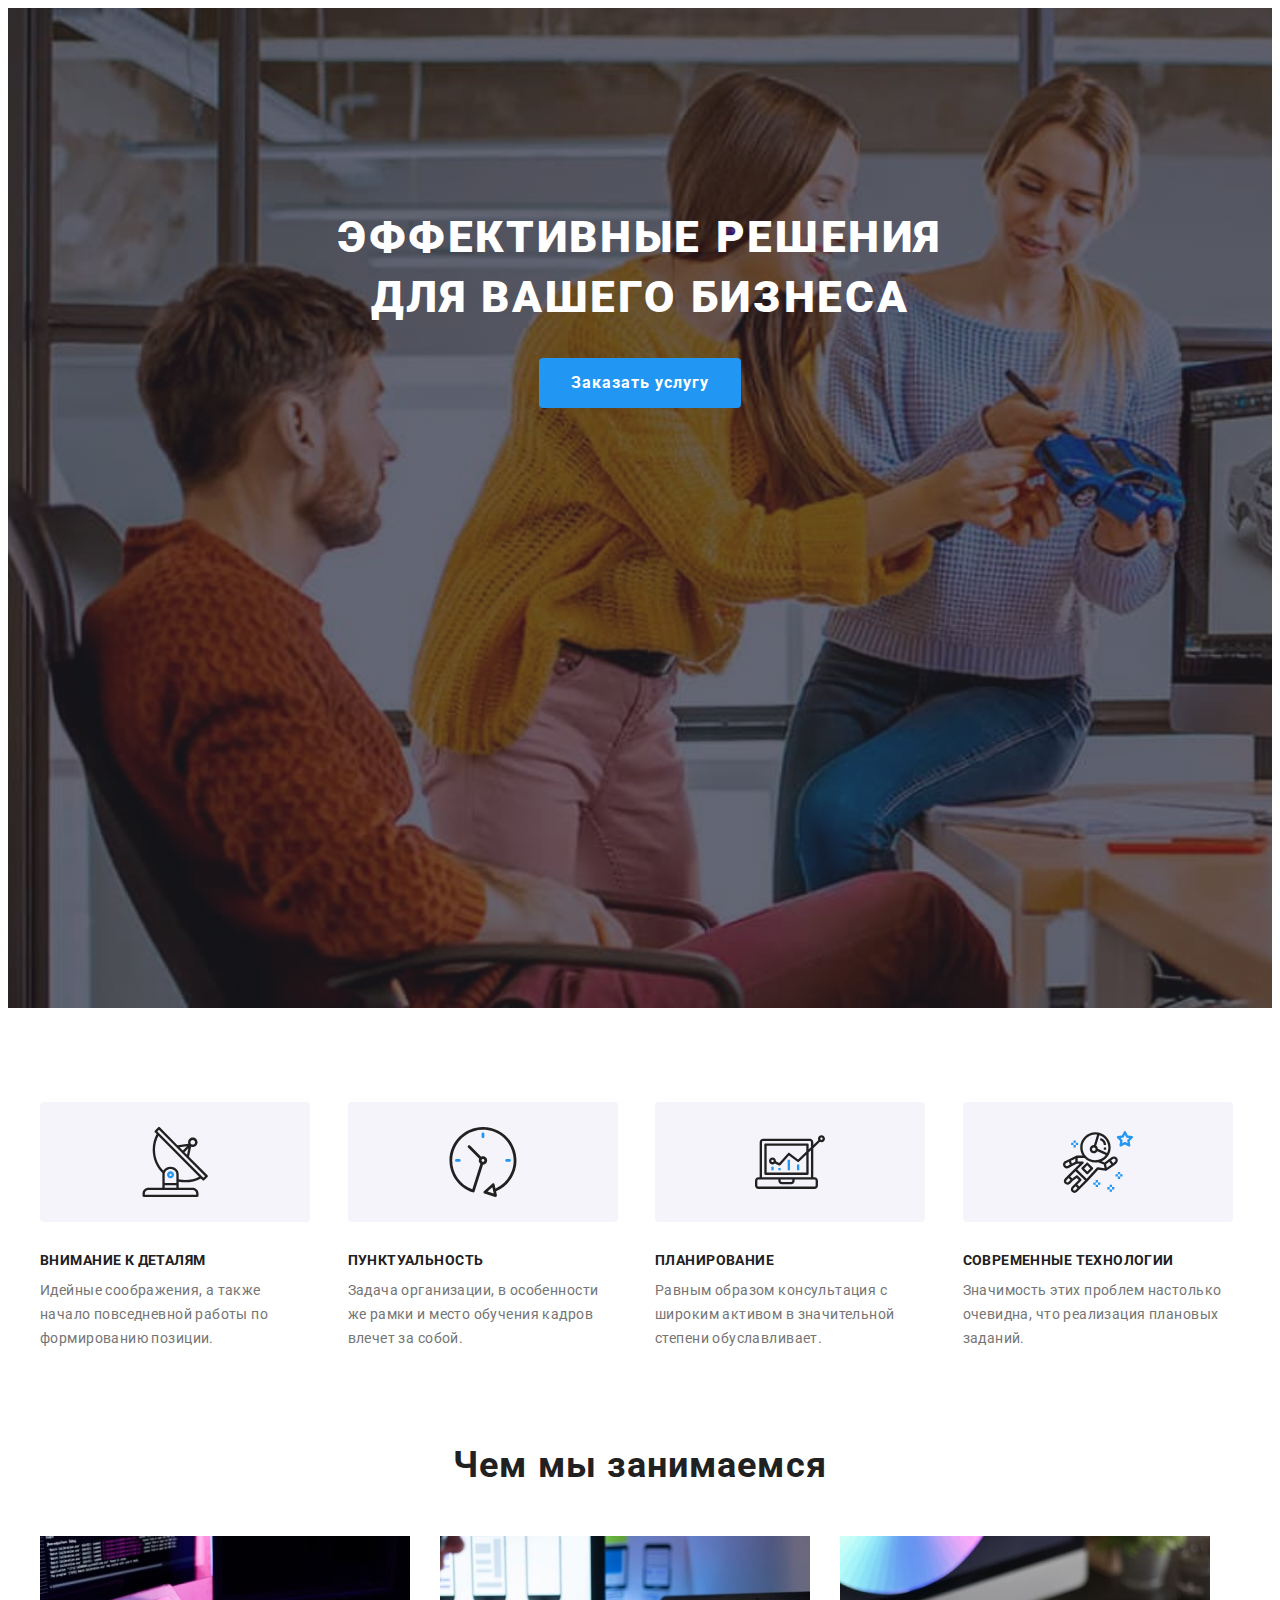
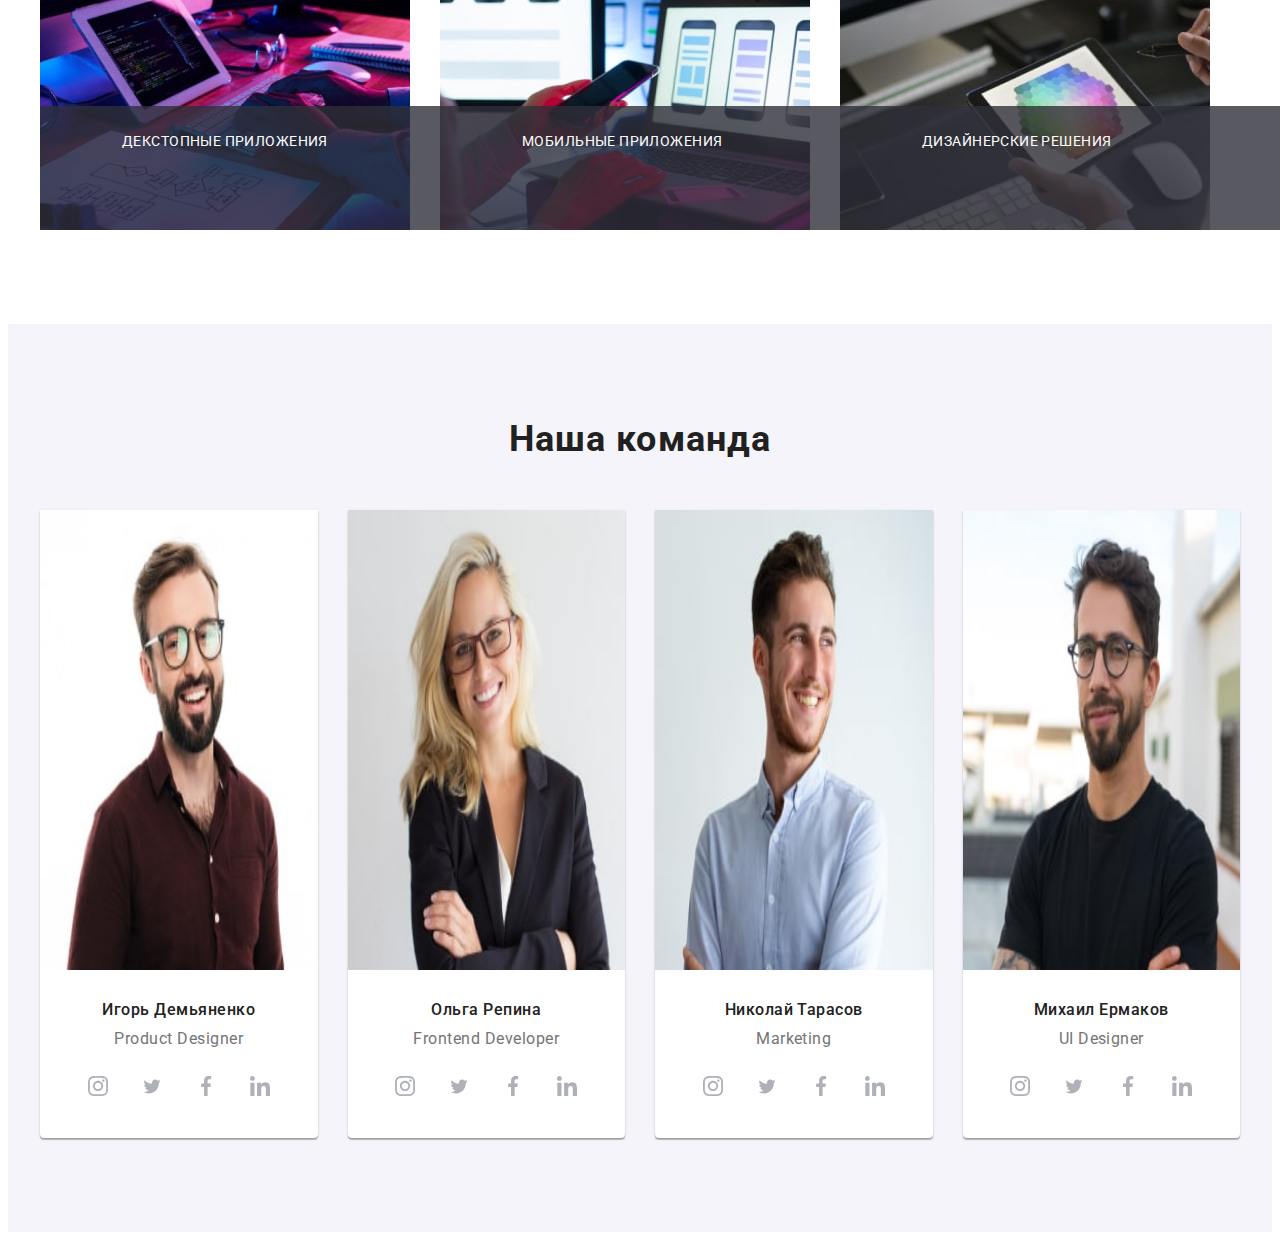
==== index.html @ 29d1fc97 "Адаптивная верстка hero, about, team" ====
<!DOCTYPE html>
<html lang="ru">
  <head>
    <meta charset="UTF-8" />
    <meta http-equiv="X-UA-Compatible" content="IE=edge" />
    <meta name="viewport" content="width=device-width, initial-scale=1.0" />
    <link rel="preconnect" href="https://fonts.googleapis.com" />
    <link rel="preconnect" href="https://fonts.gstatic.com" crossorigin />
    <link
      href="https://fonts.googleapis.com/css2?family=Raleway:wght@700&family=Roboto:wght@400;500;700;900&display=swap"
      rel="stylesheet"
    />
    <title>Студия</title>
    <link
      rel="stylesheet"
      href="https://cdnjs.cloudflare.com/ajax/libs/modern-normalize/1.1.0/modern-normalize.min.css"
      integrity="sha512-wpPYUAdjBVSE4KJnH1VR1HeZfpl1ub8YT/NKx4PuQ5NmX2tKuGu6U/JRp5y+Y8XG2tV+wKQpNHVUX03MfMFn9Q=="
      crossorigin="anonymous"
      referrerpolicy="no-referrer"
    />
    <link rel="stylesheet" href="./css/main.min.css" />
  </head>

  <body>
    <!-- Хедер -->
    <!-- <header class="header">
      <div class="container">
        <a href="" lang="en" class="logo link"
          ><span class="logo__accent">Web</span>Studio</a
        >
        <nav class="nav">
          <ul class="nav__list list">
            <li class="nav__item">
              <a href="./index.html" class="nav__link link current">Студия</a>
            </li>
            <li class="nav__item">
              <a href="./portfolio.html" class="nav__link link">Портфолио</a>
            </li>
            <li class="nav__item">
              <a href="" class="nav__link link">Контакты</a>
            </li>
          </ul>
        </nav>
        <div class="connect">
          <a href="mailto:info@devstudio.com" class="connect__mail link"
            ><svg class="connect__mail-icon" width="16" height="12">
              <use href="./images/icons.svg#icon-mail"></use>
            </svg>
            info@devstudio.com</a
          >

          <a href="tel:+380961111111" class="connect__tel link">
            <svg class="connect__tel-icon" width="10" height="16">
              <use href="./images/icons.svg#icon-tel"></use>
            </svg>
            +38 096 111 11 11
          </a>
        </div>
      </div>
    </header> -->

    <!--Мейн контент-->

    <main>
      <!--Герой-->
      <section class="hero">
        <div class="container">
          <h1 class="hero__text">Эффективные решения для вашего бизнеса</h1>
          <button type="button" class="hero__btn btn" data-modal-open>
            Заказать услугу
          </button>
        </div>
      </section>

      <!--Преимущества-->

      <section class="benefits section">
        <div class="container">
          <ul class="benefits__list list">
            <li class="benefits__item">
              <div class="benefits__icon">
                <svg class="" width="66" height="70">
                  <use href="./images/icons.svg#icon-benefits-1"></use>
                </svg>
              </div>
              <h3 class="benefits__top-text">Внимание к деталям</h3>
              <p class="benefits__title">
                Идейные соображения, а также начало повседневной работы по
                формированию позиции.
              </p>
            </li>
            <li class="benefits__item">
              <div class="benefits__icon">
                <svg class="" width="70" height="70">
                  <use href="./images/icons.svg#icon-benefits-2"></use>
                </svg>
              </div>
              <h3 class="benefits__top-text">Пунктуальность</h3>
              <p class="benefits__title">
                Задача организации, в особенности же рамки и место обучения
                кадров влечет за собой.
              </p>
            </li>
            <li class="benefits__item">
              <div class="benefits__icon">
                <svg class="" width="70" height="70">
                  <use href="./images/icons.svg#icon-benefits-3"></use>
                </svg>
              </div>
              <h3 class="benefits__top-text">Планирование</h3>
              <p class="benefits__title">
                Равным образом консультация с широким активом в значительной
                степени обуславливает.
              </p>
            </li>
            <li class="benefits__item">
              <div class="benefits__icon">
                <svg class="" width="70" height="70">
                  <use href="./images/icons.svg#icon-benefits-4"></use>
                </svg>
              </div>
              <h3 class="benefits__top-text">Современные технологии</h3>
              <p class="benefits__title">
                Значимость этих проблем настолько очевидна, что реализация
                плановых заданий.
              </p>
            </li>
          </ul>
        </div>
      </section>

      <!--Чем мы занимаемся-->

      <section class="about">
        <div class="container">
          <h2 class="about__text">Чем мы занимаемся</h2>
          <ul class="about__list list">
            <li class="about__item">
              <picture>
                <source
                  srcset="
                    ./images/what_wi_do_img01.jpg    1x,
                    ./images/what_wi_do_img01-2x.jpg 2x
                  "
                  media="(min-width: 1200px)"
                />
                <img
                  src="./images/what_wi_do_img01.jpg"
                  alt="процес создания веб сайтов"
                  width="370"
                  height="294"
                />
              </picture>

              <p class="about__item-overlay">ДЕКСТОПНЫЕ ПРИЛОЖЕНИЯ</p>
            </li>
            <li class="about__item">
              <picture>
                <source
                  srcset="
                    ./images/what_wi_do_img02.jpg    1x,
                    ./images/what_wi_do_img02-2x.jpg 2x
                  "
                  media="(min-width: 1200px)"
                />
                <img
                  src="./images/what_wi_do_img02.jpg"
                  alt="тест готовых решений для различных устройств"
                  width="370"
                  height="294"
                />
              </picture>
              <p class="about__item-overlay">МОБИЛЬНЫЕ ПРИЛОЖЕНИЯ</p>
            </li>
            <li class="about__item">
              <picture>
                <source
                  srcset="
                    ./images/what_wi_do_img03.jpg    1x,
                    ./images/what_wi_do_img03-2x.jpg 2x
                  "
                  media="(min-width: 1200px)"
                />
                <img
                  src="./images/what_wi_do_img03.jpg"
                  alt="цветовое решение для веб приложений"
                  width="370"
                  height="294"
                />
              </picture>

              <p class="about__item-overlay">ДИЗАЙНЕРСКИЕ РЕШЕНИЯ</p>
            </li>
          </ul>
        </div>
      </section>

      <!--Наша команда-->

      <section class="team section">
        <div class="container">
          <h2 class="team__text">Наша команда</h2>
          <ul class="team__list list">
            <li class="team__item">
              <picture>
                <source
                  srcset="
                    ./images/our_team_img01.jpg    1x,
                    ./images/our_team_img01-2x.jpg 2x
                  "
                  media="(min-width: 1200px)"
                />
                <source
                  srcset="
                    ./images/our_team_img01-tablet.jpg    1x,
                    ./images/our_team_img01-tablet-2x.jpg 2x
                  "
                  media="(min-width: 768px)"
                />

                <source
                  srcset="
                    ./images/our_team_img01-mobile.jpg    1x,
                    ./images/our_team_img01-mobile-2x.jpg 2x
                  "
                  media="(min-width: 320px)"
                />
                <img
                  src="./images/our_team_img01-mobile.jpg"
                  alt="дизайнер"
                  width="450"
                  height="460"
                />
              </picture>

              <div class="team__item-card-text">
                <h3 class="team__top-text">Игорь Демьяненко</h3>
                <p lang="en" class="team__bottom-text">Product Designer</p>

                <!-- Иконки соцсетей -->

                <ul class="soc-team__list list">
                  <li class="soc-team__item">
                    <a href="" class="soc-team__link link"
                      ><svg class="soc-team__icon" width="20" height="20">
                        <use href="./images/icons.svg#icon-instagram"></use>
                      </svg>
                    </a>
                  </li>
                  <li class="soc-team__item">
                    <a href="" class="soc-team__link link"
                      ><svg class="soc-team__icon" width="20" height="17">
                        <use href="./images/icons.svg#icon-twitter"></use>
                      </svg>
                    </a>
                  </li>
                  <li class="soc-team__item">
                    <a href="" class="soc-team__link link"
                      ><svg class="soc-team__icon" width="20" height="20">
                        <use href="./images/icons.svg#icon-facebook"></use>
                      </svg>
                    </a>
                  </li>
                  <li class="soc-team__item">
                    <a href="" class="soc-team__link link"
                      ><svg class="soc-team__icon" width="20" height="20">
                        <use href="./images/icons.svg#icon-linkedin"></use>
                      </svg>
                    </a>
                  </li>
                </ul>
              </div>
            </li>
            <li class="team__item">
              <picture>
                <source
                  srcset="
                    ./images/our_team_img02.jpg    1x,
                    ./images/our_team_img02-2x.jpg 2x
                  "
                  media="(min-width: 1200px)"
                />

                <source
                  srcset="
                    ./images/our_team_img02-tablet.jpg    1x,
                    ./images/our_team_img02-tablet-2x.jpg 2x
                  "
                  media="(min-width: 768px)"
                />

                <source
                  srcset="
                    ./images/our_team_img02-mobile.jpg    1x,
                    ./images/our_team_img02-mobile-2x.jpg 2x
                  "
                  media="(min-width: 320px)"
                />
                <img
                  src="./images/our_team_img02-mobile.jpg"
                  alt="разработчик"
                  width="450"
                  height="460"
                />
              </picture>

              <div class="team__item-card-text">
                <h3 class="team__top-text">Ольга Репина</h3>
                <p lang="en" class="team__bottom-text">Frontend Developer</p>

                <!-- Иконки соцсетей -->

                <ul class="soc-team__list list">
                  <li class="soc-team__item">
                    <a href="" class="soc-team__link link"
                      ><svg class="soc-team__icon" width="20" height="20">
                        <use href="./images/icons.svg#icon-instagram"></use>
                      </svg>
                    </a>
                  </li>
                  <li class="soc-team__item">
                    <a href="" class="soc-team__link link"
                      ><svg class="soc-team__icon" width="20" height="17">
                        <use href="./images/icons.svg#icon-twitter"></use>
                      </svg>
                    </a>
                  </li>
                  <li class="soc-team__item">
                    <a href="" class="soc-team__link link"
                      ><svg class="soc-team__icon" width="20" height="20">
                        <use href="./images/icons.svg#icon-facebook"></use>
                      </svg>
                    </a>
                  </li>
                  <li class="soc-team__item">
                    <a href="" class="soc-team__link link"
                      ><svg class="soc-team__icon" width="20" height="20">
                        <use href="./images/icons.svg#icon-linkedin"></use>
                      </svg>
                    </a>
                  </li>
                </ul>
              </div>
            </li>
            <li class="team__item">
              <picture>
                <source
                  srcset="
                    ./images/our_team_img03.jpg    1x,
                    ./images/our_team_img03-2x.jpg 2x
                  "
                  media="(min-width: 1200px)"
                />

                <source
                  srcset="
                    ./images/our_team_img03-tablet.jpg    1x,
                    ./images/our_team_img03-tablet-2x.jpg 2x
                  "
                  media="(min-width: 768px)"
                />

                <source
                  srcset="
                    ./images/our_team_img03-mobile.jpg    1x,
                    ./images/our_team_img03-mobile-2x.jpg 2x
                  "
                  media="(min-width: 320px)"
                />
                <img
                  src="./images/our_team_img03-mobile.jpg"
                  alt="маркетолог"
                  width="450"
                  height="460"
                />
              </picture>

              <div class="team__item-card-text">
                <h3 class="team__top-text">Николай Тарасов</h3>
                <p lang="en" class="team__bottom-text">Marketing</p>

                <!-- Иконки соцсетей -->

                <ul class="soc-team__list list">
                  <li class="soc-team__item">
                    <a href="" class="soc-team__link link"
                      ><svg class="soc-team__icon" width="20" height="20">
                        <use href="./images/icons.svg#icon-instagram"></use>
                      </svg>
                    </a>
                  </li>
                  <li class="soc-team__item">
                    <a href="" class="soc-team__link link"
                      ><svg class="soc-team__icon" width="20" height="17">
                        <use href="./images/icons.svg#icon-twitter"></use>
                      </svg>
                    </a>
                  </li>
                  <li class="soc-team__item">
                    <a href="" class="soc-team__link link"
                      ><svg class="soc-team__icon" width="20" height="20">
                        <use href="./images/icons.svg#icon-facebook"></use>
                      </svg>
                    </a>
                  </li>
                  <li class="soc-team__item">
                    <a href="" class="soc-team__link link"
                      ><svg class="soc-team__icon" width="20" height="20">
                        <use href="./images/icons.svg#icon-linkedin"></use>
                      </svg>
                    </a>
                  </li>
                </ul>
              </div>
            </li>
            <li class="team__item">
              <picture>
                <source
                  srcset="
                    ./images/our_team_img04.jpg    1x,
                    ./images/our_team_img04-2x.jpg 2x
                  "
                  media="(min-width: 1200px)"
                />

                <source
                  srcset="
                    ./images/our_team_img04-tablet.jpg    1x,
                    ./images/our_team_img04-tablet-2x.jpg 2x
                  "
                  media="(min-width: 768px)"
                />

                <source
                  srcset="
                    ./images/our_team_img04-mobile.jpg    1x,
                    ./images/our_team_img04-mobile-2x.jpg 2x
                  "
                  media="(min-width: 320px)"
                />
                <img
                  src="./images/our_team_img04-mobile.jpg"
                  alt="креативный специалист"
                  width="450"
                  height="460"
                />
              </picture>

              <div class="team__item-card-text">
                <h3 class="team__top-text">Михаил Ермаков</h3>
                <p lang="en" class="team__bottom-text">UI Designer</p>

                <!-- Иконки соцсетей -->

                <ul class="soc-team__list list">
                  <li class="soc-team__item">
                    <a href="" class="soc-team__link link"
                      ><svg class="soc-team__icon" width="20" height="20">
                        <use href="./images/icons.svg#icon-instagram"></use>
                      </svg>
                    </a>
                  </li>
                  <li class="soc-team__item">
                    <a href="" class="soc-team__link link"
                      ><svg class="soc-team__icon" width="20" height="17">
                        <use href="./images/icons.svg#icon-twitter"></use>
                      </svg>
                    </a>
                  </li>
                  <li class="soc-team__item">
                    <a href="" class="soc-team__link link"
                      ><svg class="soc-team__icon" width="20" height="20">
                        <use href="./images/icons.svg#icon-facebook"></use>
                      </svg>
                    </a>
                  </li>
                  <li class="soc-team__item">
                    <a href="" class="soc-team__link link"
                      ><svg class="soc-team__icon" width="20" height="20">
                        <use href="./images/icons.svg#icon-linkedin"></use>
                      </svg>
                    </a>
                  </li>
                </ul>
              </div>
            </li>
          </ul>
        </div>
      </section>

      <!--Постоянные клиенты-->

      <!-- <section class="regular-customers section">
        <div class="container">
          <h2 class="regular-customers__text">Постоянные клиенты</h2>
          <ul class="regular-customers__list list">
            <li class="regular-customers__item">
              <a href="" class="regular-customers__link link">
                <svg class="regular-customers__icon" width="41" height="47">
                  <use href="./images/icons.svg#icon-company-1"></use>
                </svg>
              </a>
            </li>
            <li class="regular-customers__item">
              <a href="" class="regular-customers__link link">
                <svg class="regular-customers__icon" width="40" height="52">
                  <use href="./images/icons.svg#icon-company-2"></use>
                </svg>
              </a>
            </li>
            <li class="regular-customers__item">
              <a href="" class="regular-customers__link link">
                <svg class="regular-customers__icon" width="44" height="42">
                  <use href="./images/icons.svg#icon-company-3"></use>
                </svg>
              </a>
            </li>
            <li class="regular-customers__item">
              <a href="" class="regular-customers__link link">
                <svg class="regular-customers__icon" width="85" height="41">
                  <use href="./images/icons.svg#icon-company-4"></use>
                </svg>
              </a>
            </li>
            <li class="regular-customers__item">
              <a href="" class="regular-customers__link link">
                <svg class="regular-customers__icon" width="63" height="46">
                  <use href="./images/icons.svg#icon-company-5"></use>
                </svg>
              </a>
            </li>
            <li class="regular-customers__item">
              <a href="" class="regular-customers__link link">
                <svg class="regular-customers__icon" width="94" height="44">
                  <use href="./images/icons.svg#icon-company-6"></use>
                </svg>
              </a>
            </li>
          </ul>
        </div>
      </section> -->
    </main>

    <!--Футер-->

    <!-- <footer class="footer">
      <div class="container">
        <div class="contact">
          <a href="" lang="en" class="footer__logo link"
            ><span class="logo__accent">Web</span>Studio</a
          >
          <address class="contact__addres">
            <ul class="contact__addres-list list">
              <li class="contact__addres-item">
                <a
                  href="https://goo.gl/maps/uhnhzUBweCyb7eqA9"
                  target="_blank"
                  rel="noopener nofollow noreferrer"
                  class="contact__addres-link link"
                  >г. Киев, пр-т Леси Украинки, 26</a
                >
              </li>
              <li class="contact__item">
                <a
                  href="mailto:info@devstudio.com"
                  class="contact__addres-mail link"
                  >info@devstudio.com</a
                >
              </li>
              <li class="contact__item">
                <a href="tel:+380961111111" class="contact__addres-tel link"
                  >+38 096 111 11 11</a
                >
              </li>
            </ul>
          </address>
        </div>

        Иконки соцсетей

        <div class="soc">
          <h3 class="soc__text">ПРИСОЕДИНЯЙТЕСЬ</h3>
          <ul class="soc__list list">
            <li class="soc__item">
              <a href="" class="soc__link link"
                ><svg class="soc__icon" width="20" height="20">
                  <use href="./images/icons.svg#icon-instagram"></use>
                </svg>
              </a>
            </li>
            <li class="soc__item">
              <a href="" class="soc__link link"
                ><svg class="soc__icon" width="20" height="17">
                  <use href="./images/icons.svg#icon-twitter"></use>
                </svg>
              </a>
            </li>
            <li class="soc__item">
              <a href="" class="soc__link link"
                ><svg class="soc__icon" width="20" height="20">
                  <use href="./images/icons.svg#icon-facebook"></use>
                </svg>
              </a>
            </li>
            <li class="soc__item">
              <a href="" class="soc__link link"
                ><svg class="soc__icon" width="20" height="20">
                  <use href="./images/icons.svg#icon-linkedin"></use>
                </svg>
              </a>
            </li>
          </ul>
        </div>

        Форма подпишись

        <div class="subscribe">
          <h3 class="subscribe__title">ПОДПИШИТЕСЬ НА РАССЫЛКУ</h3>
          <form>
            <div class="subscribe__wrap">
              <input
                type="email"
                class="subscribe__input"
                name="subscribe-email"
                placeholder="E-mail"
                required
              />
              <button type="submit" class="subscribe__btn">
                Подписаться<svg class="subscribe__icon" width="24" height="24">
                  <use href="./images/icons.svg#icon-send"></use>
                </svg>
              </button>
            </div>
          </form>
        </div>
      </div>
    </footer> -->

    <!--Модальное окно-->

    <div class="backdrop is-hidden" data-modal>
      <div class="modal">
        <button type="button" class="modal-close-btn" data-modal-close>
          <svg class="modal-close-icon" width="18" height="18">
            <use href="./images/icons.svg#icon-close-black"></use>
          </svg>
        </button>

        <p class="modal-title">Оставьте свои данные, мы вам перезвоним</p>
        <form>
          <div class="modal-field">
            <label for="user-name" class="modal-label">Имя</label>
            <div class="input-wrap">
              <input
                type="text"
                class="modal-input"
                name="user-name"
                id="user-name"
                required
              />
              <svg class="user-icon" width="18" height="18">
                <use href="./images/icons.svg#icon-user"></use>
              </svg>
            </div>
          </div>

          <div class="modal-field">
            <label for="user-tel" class="modal-label">Телефон</label>
            <div class="input-wrap">
              <input
                type="tel"
                class="modal-input"
                name="user-tel"
                id="user-tel"
                required
              />
              <svg class="user-icon" width="18" height="18">
                <use href="./images/icons.svg#icon-phone"></use>
              </svg>
            </div>
          </div>

          <div class="modal-field">
            <label for="user-email" class="modal-label">Почта</label>
            <div class="input-wrap">
              <input
                type="email"
                class="modal-input"
                name="user-email"
                id="user-email"
                required
              />
              <svg class="user-icon" width="18" height="18">
                <use href="./images/icons.svg#icon-email"></use>
              </svg>
            </div>
          </div>

          <div class="modal-field">
            <label for="user-text" class="modal-label">Комментарий</label>
            <textarea
              name="user-text"
              id="user-text"
              class="modal-text"
              placeholder="Введите текст"
            ></textarea>
          </div>

          <div class="check-field">
            <input
              type="checkbox"
              name="privacy"
              id="privacy"
              value="true"
              class="modal-check visually-hidden"
            />
            <label for="privacy" class="check-text"
              >Соглашаюсь с рассылкой и принимаю<a href="" class="check-link"
                >Условия договора</a
              ></label
            >
          </div>

          <button type="submit" class="submit-btn">Отправить</button>
        </form>
      </div>
    </div>

    <script src="./js/modal.js"></script>
    <script src="./js/menu.js"></script>
  </body>
</html>
---- css/main.min.css ----
:root{--main-btn-color: #2196f3;--second-btn-color: #ffffff;--main-title-color: #ffffff;--second-title-color: #2f303a;--accent-blu-color: #2196f3;--accent-white-color: #ffffff}.visually-hidden{position:absolute;white-space:nowrap;width:1px;height:1px;overflow:hidden;border:0;padding:0;clip:rect(0 0 0 0);clip-path:inset(50%);margin:-1px}.container{width:100%;margin:0 auto;padding-left:15px;padding-right:15px}@media screen and (min-width: 480px){.container{width:480px}}@media screen and (min-width: 768px){.container{width:768px}}@media screen and (min-width: 1200px){.container{width:1200px;max-width:1600px}}.btn{font-family:inherit;background-color:var(--main-btn-color);border:none;cursor:pointer;border-radius:4px}.section{padding-top:94px;padding-bottom:94px}.backdrop{width:100%;height:100%;background-color:rgba(0,0,0,.2);position:fixed;top:0;transition:opacity 250ms,visibility 250ms}.is-hidden{visibility:hidden;opacity:0;pointer-events:none}.no-scroll{overflow:hidden}.modal{width:528px;height:581px;background-color:#fff;box-shadow:0px 1px 3px rgba(0,0,0,.12),0px 1px 1px rgba(0,0,0,.14),0px 2px 1px rgba(0,0,0,.2);border-radius:4px;position:absolute;top:50%;left:50%;transform:translate(-50%, -50%) scale(1) rotate(0);transition:transform 250ms cubic-bezier(0.4, 0, 0.2, 1);padding:40px}.backdrop.is-hidden .modal{transform:translate(-50%, -50%) scale(0) rotate(90deg)}.modal-close-btn{display:flex;justify-content:center;align-items:center;width:30px;height:30px;border:1px solid rgba(0,0,0,.1);border-radius:50%;background:rgba(0,0,0,0);position:absolute;top:8px;right:8px}.modal-close-icon{transition:transform 250ms cubic-bezier(0.4, 0, 0.2, 1)}.modal-close-icon:focus,.modal-close-icon:hover{fill:var(--accent-blu-color)}.modal-title{font-family:"Roboto";font-style:normal;font-weight:700;font-size:20px;line-height:1.15;text-align:center;letter-spacing:.03em;color:#212121;margin-bottom:12px}.modal-field:not(:first-child){margin-top:10px}.input-wrap{position:relative}.user-icon{position:absolute;left:15px;top:50%;transform:translateY(-50%);transition:transform 250ms cubic-bezier(0.4, 0, 0.2, 1)}.modal-label{font-family:"Roboto";font-style:normal;font-weight:400;font-size:12px;line-height:1.1666666667;letter-spacing:.01em;color:#757575;margin-left:auto;margin-bottom:4px;display:block}.modal-input{width:100%;height:40px;border:1px solid rgba(33,33,33,.2);border-radius:4px;outline:none;padding-left:42px;transition:transform 250ms cubic-bezier(0.4, 0, 0.2, 1)}.modal-input:focus{border-color:var(--accent-blu-color)}.modal-input:focus+.user-icon{fill:var(--accent-blu-color)}.modal-text{width:100%;height:120px;font-size:14px;border:1px solid rgba(33,33,33,.2);border-radius:4px;resize:none;outline:none;padding:12px 16px;transition:transform 250ms cubic-bezier(0.4, 0, 0.2, 1)}.modal-text::placeholder{font-family:"Roboto";font-style:normal;font-weight:400;font-size:14px;line-height:1.1428571429;letter-spacing:.01em;color:rgba(117,117,117,.5)}.modal-text:focus{border-color:var(--accent-blu-color)}.check-field{margin-top:20px}.check-text{font-family:"Roboto";font-style:normal;font-weight:400;font-size:14px;line-height:1.7142857143;letter-spacing:.03em;color:#757575;display:flex;align-items:center}.check-text::before{content:"";width:16px;height:15px;border:2px solid #212121;border-radius:2px;margin-right:9px;margin-left:12px;transition:transform 250ms cubic-bezier(0.4, 0, 0.2, 1)}.modal-check:checked+.check-text::before{background-color:var(--accent-blu-color);background-image:url(../images/check.svg);border:none;background-repeat:no-repeat;background-position:center}.modal-check:focus+.check-text::before{border-color:var(--accent-blu-color)}.check-link{font-family:"Roboto";font-style:normal;font-weight:400;font-size:14px;line-height:1.7142857143;letter-spacing:.03em;color:var(--accent-blu-color);align-items:center;display:flex;margin-left:4px}.submit-btn{display:flex;margin:0 auto;padding:10px 55px;width:200px;height:50px;align-items:center;text-align:center;margin-top:30px;background:var(--main-btn-color);box-shadow:0px 4px 4px rgba(0,0,0,.15);border-radius:4px;border:1px solid var(--main-btn-color);font-family:"Roboto";font-style:normal;font-weight:700;font-size:16px;line-height:1.875;letter-spacing:.06em;color:var(--second-btn-color);outline:none}.submit-btn:focus{background-color:#188ce8;box-shadow:0px 4px 4px rgba(0,0,0,.15);transition:transform 250ms cubic-bezier(0.4, 0, 0.2, 1)}.logo{font-family:"Raleway";font-weight:700;font-size:26px;line-height:1.1923076923;letter-spacing:.03em;color:#212121}.logo__accent{font-family:"Raleway";font-weight:700;font-size:26px;line-height:1.1923076923;letter-spacing:.03em;color:var(--accent-blu-color)}p,h1,h2,h3,h4,h5,h6{margin:0}ol,ul{margin:0;padding-left:0}img{display:block;max-width:100%;width:auto}button{cursor:pointer}body{font-family:"Roboto","Open Sans",sans-serif;color:#212121}.list{list-style-type:none}.link{text-decoration:none}.header{background-color:#fff;padding-top:24px;padding-bottom:25px;border-bottom:1px solid #ececec}.header .container{display:flex;align-items:center}.nav__list{display:flex;align-items:center;margin-left:93px}.nav__item:not(:last-child){margin-right:50px}.nav__link{position:relative;font-weight:500;font-size:14px;line-height:1.1428571429;letter-spacing:.02em;color:#212121;transition:color 250ms cubic-bezier(0.4, 0, 0.2, 1)}.nav__link.current::after{content:"";position:absolute;width:100%;height:4px;border-radius:2px;background-color:var(--accent-blu-color);left:0;bottom:-33px;transition:color 250ms cubic-bezier(0.4, 0, 0.2, 1)}.nav__link:hover,.nav__link:focus{color:var(--accent-blu-color)}.connect{display:flex;align-items:center;margin-left:auto}.connect__mail{display:flex;align-items:center;font-weight:500;font-size:14px;line-height:1.1428571429;letter-spacing:.02em;color:#757575;margin-right:50px;transition:color 250ms cubic-bezier(0.4, 0, 0.2, 1)}.connect__mail:hover,.connect__mail:focus{color:var(--accent-blu-color)}.connect__mail-icon{fill:currentColor;margin-right:10px;align-self:center}.connect__tel{display:flex;align-items:center;font-weight:500;font-size:14px;line-height:1.1428571429;letter-spacing:.02em;color:#757575;transition:color 250ms cubic-bezier(0.4, 0, 0.2, 1)}.connect__tel:hover,.connect__tel:focus{color:var(--accent-blu-color)}.connect__tel-icon{fill:currentColor;margin-right:10px;align-self:center}.hero{background-color:#c4c4c4;background-image:linear-gradient(rgba(47, 48, 58, 0.4), rgba(47, 48, 58, 0.4)),url(../images/hero-bg-mobile.jpg);background-repeat:no-repeat;background-size:calc(100% - 30px);max-width:480px;flex-grow:1;background-size:cover;margin:0 auto;padding-top:118px;padding-bottom:118px}@media(min-device-pixel-ratio: 2),(min-resolution: 192dpi),(min-resolution: 2dppx){.hero{background-image:linear-gradient(rgba(47, 48, 58, 0.4), rgba(47, 48, 58, 0.4)),url(../images/hero-bg-mobile-2x.jpg)}}@media screen and (min-width: 768px){.hero{background-image:linear-gradient(rgba(47, 48, 58, 0.4), rgba(47, 48, 58, 0.4)),url(../images/hero-bg-tablet.jpg);height:400px;max-width:768px}}@media screen and (min-width: 768px)and (min-device-pixel-ratio: 2),screen and (min-width: 768px)and (min-resolution: 192dpi),screen and (min-width: 768px)and (min-resolution: 2dppx){.hero{background-image:linear-gradient(rgba(47, 48, 58, 0.4), rgba(47, 48, 58, 0.4)),url(../images/hero-bg-tablet-2x.jpg)}}@media screen and (min-width: 1200px){.hero{background-image:linear-gradient(rgba(47, 48, 58, 0.4), rgba(47, 48, 58, 0.4)),url(../images/hero-bg.jpg);height:600px;max-width:1600px;padding-top:200px;padding-bottom:200px}}@media screen and (min-width: 1200px)and (min-device-pixel-ratio: 2),screen and (min-width: 1200px)and (min-resolution: 192dpi),screen and (min-width: 1200px)and (min-resolution: 2dppx){.hero{background-image:linear-gradient(rgba(47, 48, 58, 0.4), rgba(47, 48, 58, 0.4)),url(../images/hero-bg-2x.jpg)}}.hero .container{width:100%;padding:0;padding-left:15px;padding-right:15px}@media screen and (min-width: 768px){.hero .container{width:768px}}@media screen and (min-width: 1200px){.hero .container{width:1200px}}.hero__text{font-weight:900;font-size:26px;line-height:1.62;text-align:center;letter-spacing:.06em;text-transform:uppercase;color:var(--accent-white-color);max-width:360px;margin:0 auto;margin-bottom:30px}@media screen and (min-width: 1200px){.hero__text{font-size:44px;line-height:1.36;max-width:696px}}.hero__btn{font-weight:700;font-size:16px;line-height:1.88;display:flex;align-items:center;text-align:center;letter-spacing:.06em;color:var(--second-btn-color);margin:0 auto;padding:10px 32px 10px 32px}.benefits{background-color:#fff}.benefits__list{width:100%;display:flex;flex-wrap:wrap;gap:30px}.benefits__item{width:100%}@media screen and (min-width: 768px){.benefits__item{width:calc((100% - 30px)/2)}}@media screen and (min-width: 1200px){.benefits__item{width:calc((100% - 90px)/4)}}.benefits__icon{display:flex;max-width:450px;height:120px;margin-bottom:30px;background-color:#f5f4fa;border-radius:4px;justify-content:center;align-items:center}@media screen and (min-width: 768px){.benefits__icon{max-width:354px}}@media screen and (min-width: 1200px){.benefits__icon{max-width:270px}}.benefits__top-text{font-weight:700;font-size:14px;line-height:1.1428571429;letter-spacing:.03em;text-transform:uppercase;color:#212121;margin-bottom:10px}@media screen and (min-width: 480px){.benefits__top-text{text-align:center}}@media screen and (min-width: 768px){.benefits__top-text{text-align:start}}@media screen and (min-width: 1200px){.benefits__top-text{text-align:start}}.benefits__title{font-size:14px;line-height:1.7142857143;letter-spacing:.03em;color:#757575;max-width:450px}@media screen and (min-width: 768px){.benefits__title{max-width:354px}}@media screen and (min-width: 1200px){.benefits__title{max-width:270px}}@media screen and (min-width: 480px){.about{display:none}}@media screen and (min-width: 768px){.about{display:none}}@media screen and (min-width: 1200px){.about{display:block;background-color:#fff;padding-bottom:94px}}.about__text{font-weight:700;font-size:36px;line-height:1.1666666667;text-align:center;letter-spacing:.03em;color:#212121;margin-bottom:50px}.about__list{display:flex;flex-direction:row}.about__item{position:relative;overflow:visible}.about__item:not(:last-child){margin-right:30px}.about__item-overlay{position:absolute;display:flex;flex-wrap:wrap;bottom:0;width:100%;height:70px;padding:27px 82px;font-size:14px;line-height:1.1428571429;text-align:center;letter-spacing:.03em;text-transform:uppercase;color:#fff;background-color:rgba(47,48,58,.8)}.team{width:100%;background-color:#f5f4fa}.team__text{font-weight:700;font-size:36px;line-height:1.1666666667;text-align:center;letter-spacing:.03em;color:#212121;margin-bottom:30px}@media screen and (min-width: 1200px){.team__text{margin-bottom:50px}}.team__list{width:100%;display:flex;flex-wrap:wrap;gap:30px}.team__item{background-color:#fff;box-shadow:0px 1px 3px rgba(0,0,0,.12),0px 1px 1px rgba(0,0,0,.14),0px 2px 1px rgba(0,0,0,.2);border-radius:0px 0px 4px 4px;width:100%}@media screen and (min-width: 768px){.team__item{width:calc((100% - 30px)/2)}}@media screen and (min-width: 1200px){.team__item{width:calc((100% - 90px)/4)}}.team__item-card-text{padding-top:30px;padding-bottom:24px}@media screen and (min-width: 1200px){.team__item-card-text{padding-bottom:30px}}.team__top-text{font-weight:500;font-size:16px;line-height:1.1875;text-align:center;letter-spacing:.03em;color:#212121;margin-bottom:10px}.team__bottom-text{font-size:16px;line-height:1.1875;text-align:center;letter-spacing:.03em;color:#757575}.soc-team__list{display:flex;justify-content:center;margin-top:16px;margin-left:0 auto}.soc-team__item{width:44px;height:44px}.soc-team__item:not(:last-child){margin-right:10px}.soc-team__link{width:100%;height:100%;border-radius:50%;background-color:#fff;display:flex;justify-content:center;align-items:center;transition:background-color 250ms cubic-bezier(0.4, 0, 0.2, 1)}.soc-team__link:hover,.soc-team__link:focus{background-color:var(--accent-blu-color)}.soc-team__icon{fill:#afb1b8;transition:fill 250ms cubic-bezier(0.4, 0, 0.2, 1)}.soc-team__link:hover .soc-team__icon,.soc-team__link:focus .soc-team__icon{fill:#fff}.regular-customers{background-color:#fff;padding-bottom:94px;padding-top:94px}.regular-customers__text{font-weight:700;font-size:36px;line-height:1.1666666667;text-align:center;letter-spacing:.03em;color:#212121;margin-bottom:50px}.regular-customers__list{display:flex;flex-direction:row;margin-left:0 auto}.regular-customers__item{width:170px;height:92px;background-color:#fff}.regular-customers__item:not(:last-child){margin-right:30px}.regular-customers__link{width:100%;height:100%;background-color:#fff;border:1px solid #afb1b8;border-radius:4px;display:flex;justify-content:center;align-items:center;transition:border 250ms cubic-bezier(0.4, 0, 0.2, 1)}.regular-customers__link:hover,.regular-customers__link:focus{border:1px solid var(--accent-blu-color)}.regular-customers__icon{fill:#afb1b8;transition:fill 250ms cubic-bezier(0.4, 0, 0.2, 1)}.regular-customers__link:hover .regular-customers__icon,.regular-customers__link:focus .regular-customers__icon{fill:var(--accent-blu-color)}.footer{background-color:#2f303a;padding-top:60px;padding-bottom:60px}.footer .container{display:flex;align-items:baseline}.footer__logo{font-family:"Raleway";font-weight:700;font-size:26px;line-height:1.1923076923;letter-spacing:.03em;color:var(--accent-white-color)}.contact__addres-item{margin-top:20px;margin-bottom:9px}.contact__addres-link{font-style:normal;font-weight:400;font-size:14px;line-height:1.7142857143;letter-spacing:.03em;color:#fff;transition:color 250ms cubic-bezier(0.4, 0, 0.2, 1)}.contact__addres-link:hover,.contact__addres-link:focus{color:var(--accent-blu-color)}.contact__addres-mail{font-style:normal;font-size:14px;line-height:1.7142857143;letter-spacing:.03em;color:rgba(255,255,255,.6);transition:color 250ms cubic-bezier(0.4, 0, 0.2, 1)}.contact__addres-mail:hover,.contact__addres-mail:focus{color:var(--accent-blu-color)}.contact__addres-tel{font-style:normal;font-size:14px;line-height:1.7142857143;letter-spacing:.03em;color:rgba(255,255,255,.6);display:block;margin-top:9px;transition:color 250ms cubic-bezier(0.4, 0, 0.2, 1)}.contact__addres-tel:hover,.contact__addres-tel:focus{color:var(--accent-blu-color)}.soc{margin-left:70px}.soc__text{font-family:"Roboto";font-style:normal;font-weight:700;font-size:14px;line-height:1.1428571429;letter-spacing:.03em;text-transform:uppercase;color:#fff;justify-content:center}.soc__list{display:flex;margin-top:20px}.soc__item{width:44px;height:44px}.soc__item:not(:last-child){margin-right:10px}.soc__link{width:100%;height:100%;border-radius:50%;background-color:rgba(255,255,255,.1);display:flex;justify-content:center;align-items:center;transition:background-color 250ms cubic-bezier(0.4, 0, 0.2, 1)}.soc__link:hover,.soc__link:focus{background-color:var(--accent-blu-color)}.soc__icon{fill:#fff}.subscribe{margin-left:93px}.subscribe__wrap{display:flex}.subscribe__title{font-family:"Roboto";font-style:normal;font-weight:700;font-size:14px;line-height:1.1428571429;letter-spacing:.03em;text-transform:uppercase;color:#fff;justify-content:center;margin-bottom:20px}.subscribe__input{width:358px;height:50px;border:1px solid rgba(255,255,255,.3);filter:drop-shadow(0px 4px 4px rgba(0, 0, 0, 0.15));border-radius:4px;outline:none;background-color:rgba(0,0,0,0);padding-left:16px;align-items:center;color:rgba(255,255,255,.6);margin-right:12px}.subscribe__input::placeholder{font-family:"Roboto";font-style:normal;font-weight:400;font-size:16px;line-height:1.25;display:flex;align-items:center;letter-spacing:.03em;color:rgba(255,255,255,.6)}.subscribe__btn{display:flex;align-items:center;position:relative;padding:10px 62px 10px 29px;width:200px;height:50px;background:var(--main-btn-color);box-shadow:0px 4px 4px rgba(0,0,0,.15);border-radius:4px;border:1px solid var(--main-btn-color);font-family:"Roboto";font-style:normal;font-weight:700;font-size:16px;line-height:1.875;letter-spacing:.06em;color:var(--second-btn-color);outline:none}.subscribe__icon{fill:#fff;position:absolute;right:28px;top:13px}.button__list{margin-bottom:50px;display:flex;flex-direction:row;justify-content:center}.button__item:not(:last-child){margin-right:8px}.button__btn{font-family:inherit;font-weight:500;font-size:16px;line-height:1.625;text-align:center;letter-spacing:.03em;color:#212121;border:none;border-radius:4px;padding:6px 22px 6px 22px;transition:background-color 250ms cubic-bezier(0.4, 0, 0.2, 1),color 250ms cubic-bezier(0.4, 0, 0.2, 1),box-shadow 250ms cubic-bezier(0.4, 0, 0.2, 1)}.button__btn:hover,.button__btn:focus{background-color:var(--accent-blu-color);color:var(--accent-white-color);box-shadow:0px 3px 1px rgba(0,0,0,.1),0px 1px 2px rgba(0,0,0,.08),0px 2px 2px rgba(0,0,0,.12);border-radius:4px}.card-set__list{display:flex;flex-wrap:wrap;flex-basis:calc(33.3333333333% - 30px);margin-bottom:-30px;margin-right:-30px}.card-set__list:nth-child(3n){margin-right:0}.card-set__item{min-width:370px;margin-bottom:30px;margin-right:30px;transition:box-shadow 250ms cubic-bezier(0.4, 0, 0.2, 1)}.card-set__item:hover,.card-set__item:focus{box-shadow:0px 1px 1px rgba(0,0,0,.12),0px 4px 4px rgba(0,0,0,.06),1px 4px 6px rgba(0,0,0,.16)}.card-set__item:nth-child(3n){margin-right:0}.card-set__item-wrap{position:relative;overflow:hidden}.card-set__item-text{position:absolute;top:0;height:100%;padding:63px 24px;color:var(--main-title-color);background:rgba(33,150,243,.9);font-size:18px;line-height:1.5555555556;letter-spacing:.03em;transform:translateY(100%);transition:transform 250ms cubic-bezier(0.4, 0, 0.2, 1)}.card-set__item:hover .card-set__item-text{transform:translateY(0%)}.card-set__item-description{padding-top:20px;padding-bottom:20px;border-left:1px solid #eee;border-right:1px solid #eee;border-bottom:1px solid #eee}.card-set__top-text{font-weight:700;font-size:18px;line-height:2;letter-spacing:.06em;color:#212121;padding-left:24px;padding-right:24px}.card-set__title{font-size:16px;line-height:1.875;letter-spacing:.03em;color:#757575;margin-top:4px;padding-left:24px;padding-right:24px}/*# sourceMappingURL=main.min.css.map */
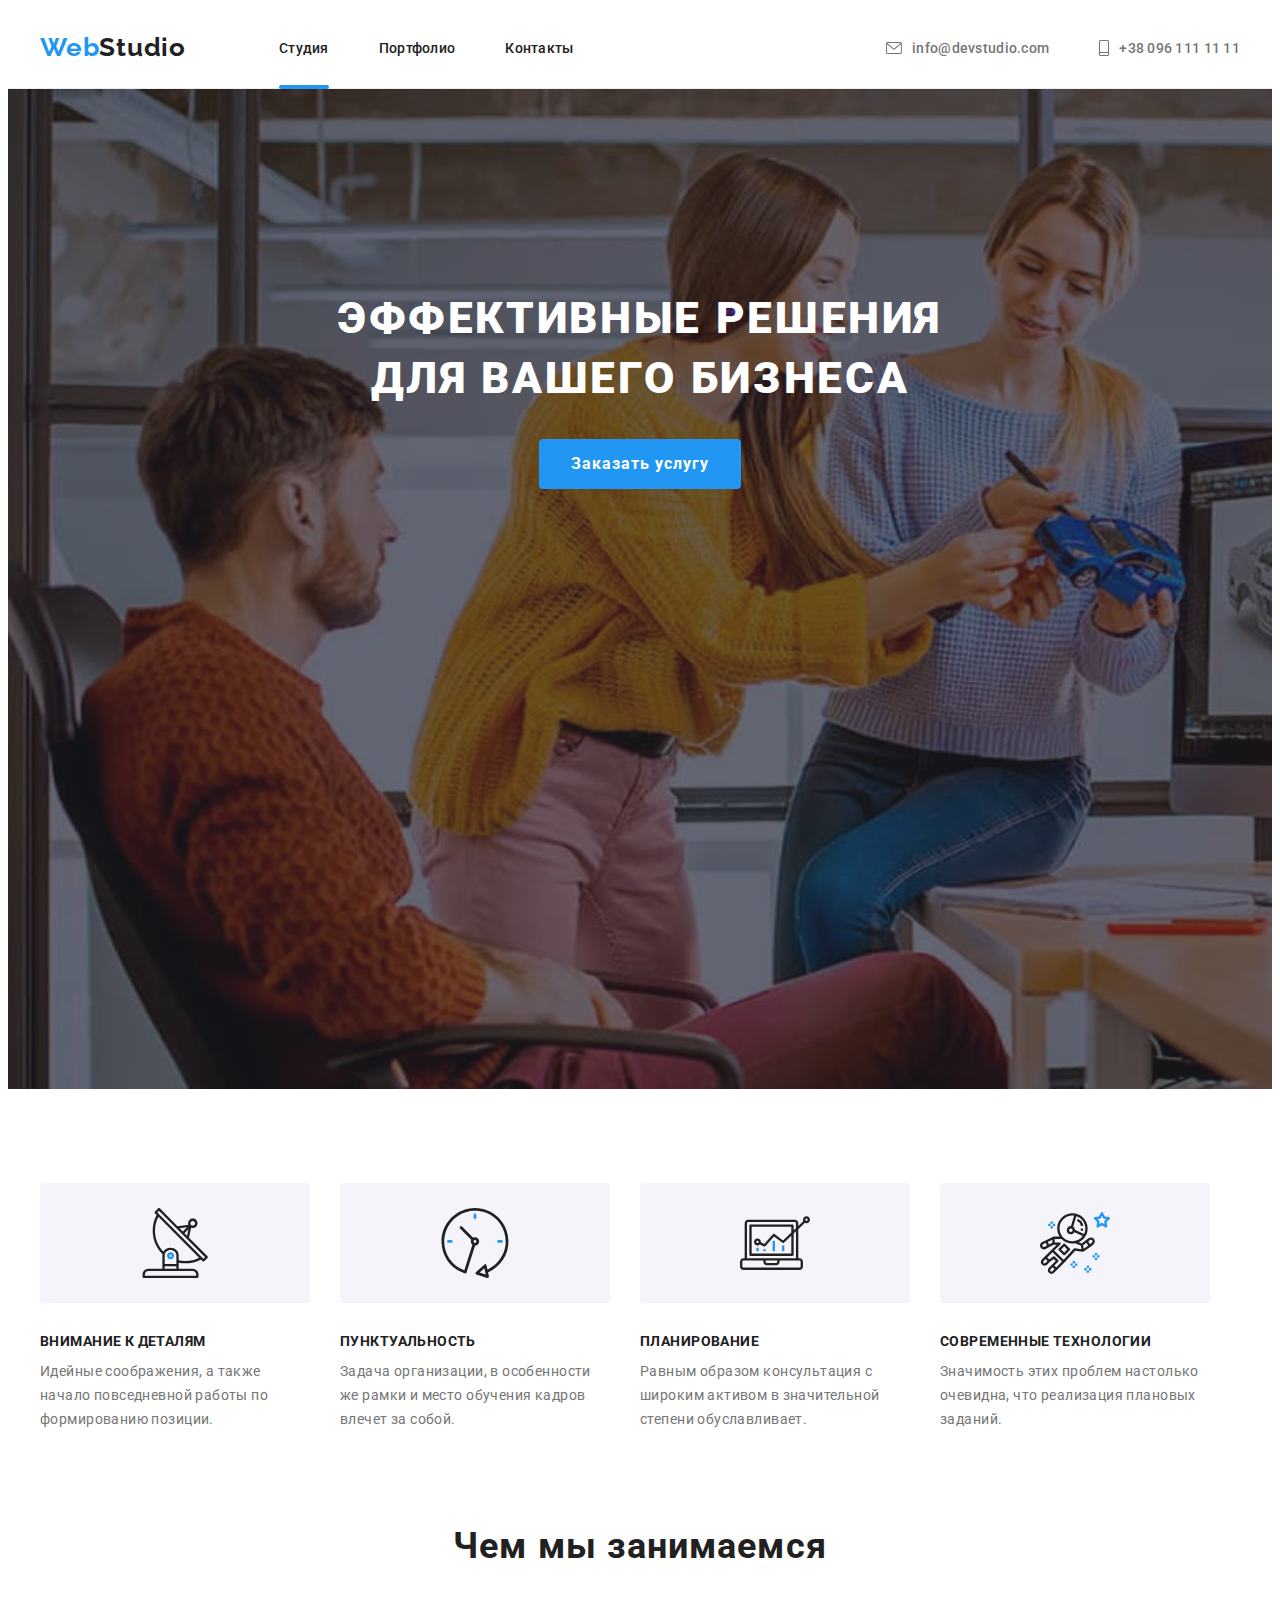
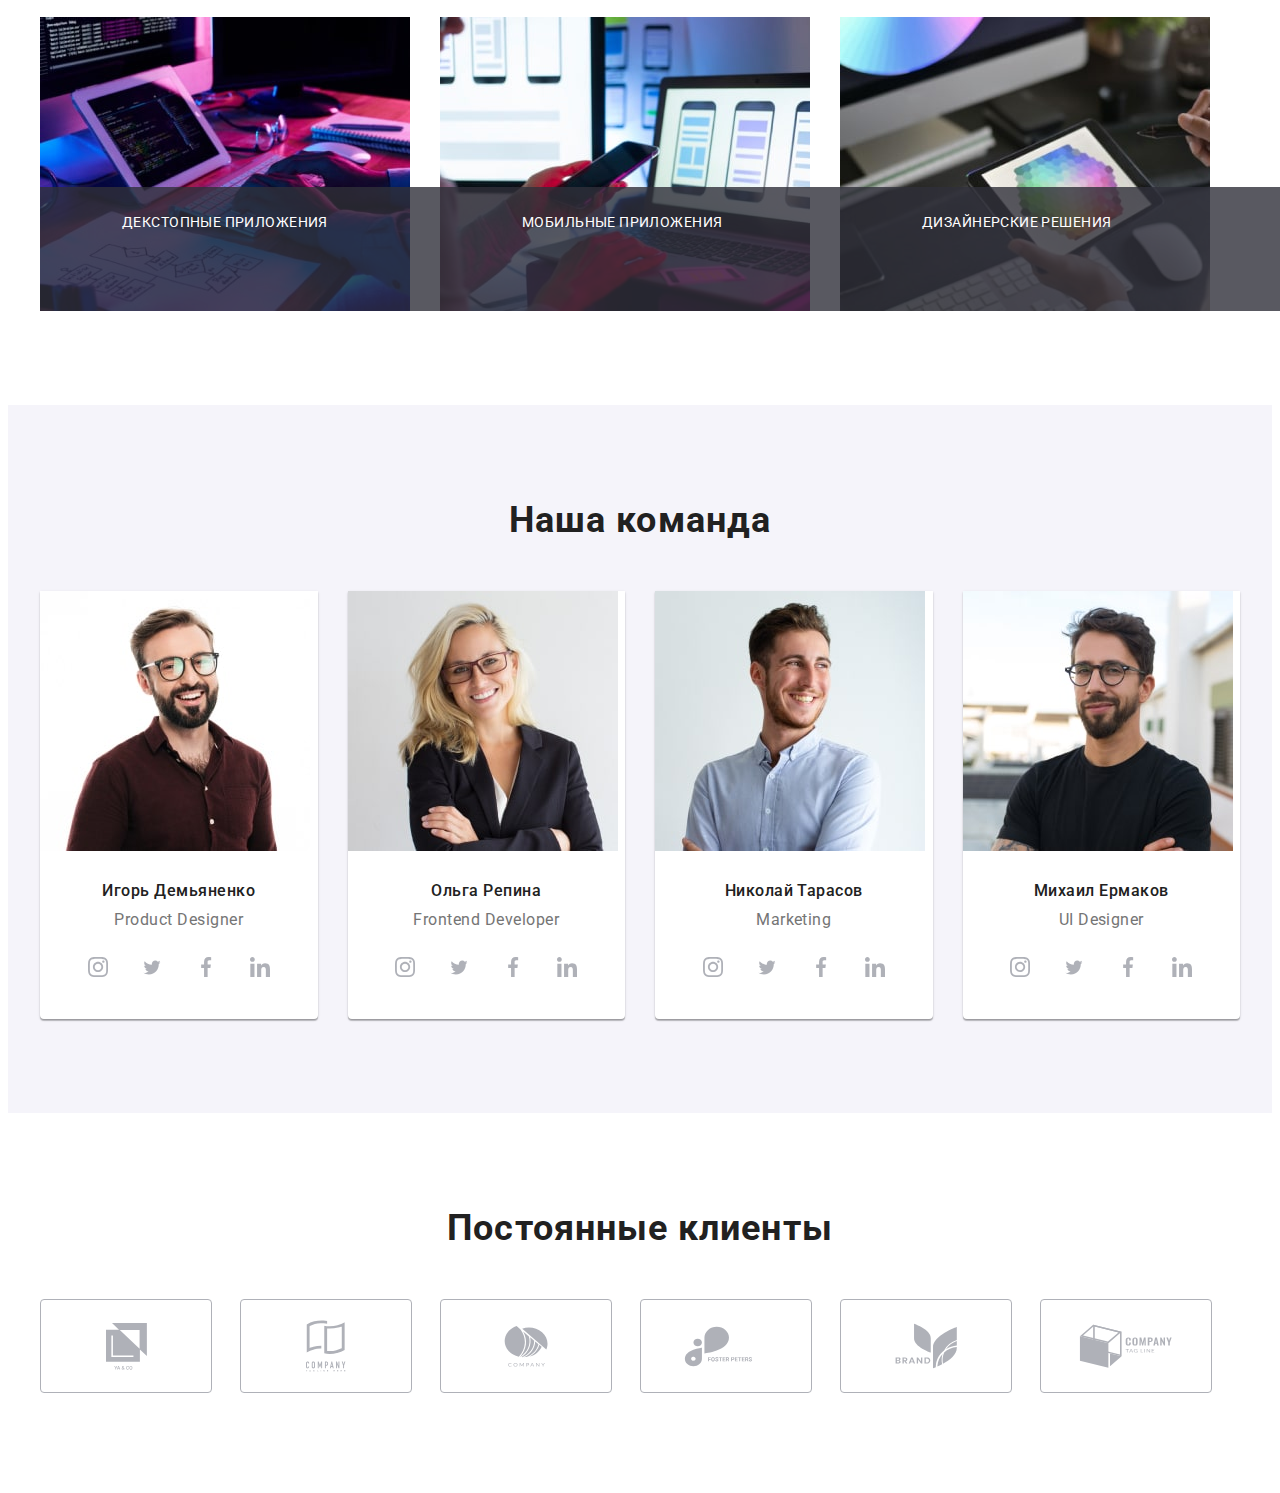
==== commit d443ad05: "Адаптив для regular-customers, portfolio" ====
--- a/index.html
+++ b/index.html
@@ -23,7 +23,7 @@
 
   <body>
     <!-- Хедер -->
-    <!-- <header class="header">
+    <header class="header">
       <div class="container">
         <a href="" lang="en" class="logo link"
           ><span class="logo__accent">Web</span>Studio</a
@@ -57,7 +57,7 @@
           </a>
         </div>
       </div>
-    </header> -->
+    </header>
 
     <!--Мейн контент-->
 
@@ -490,7 +490,7 @@
 
       <!--Постоянные клиенты-->
 
-      <!-- <section class="regular-customers section">
+      <section class="regular-customers section">
         <div class="container">
           <h2 class="regular-customers__text">Постоянные клиенты</h2>
           <ul class="regular-customers__list list">
@@ -538,7 +538,7 @@
             </li>
           </ul>
         </div>
-      </section> -->
+      </section>
     </main>
 
     <!--Футер-->
--- a/css/main.min.css
+++ b/css/main.min.css
@@ -1 +1 @@
-:root{--main-btn-color: #2196f3;--second-btn-color: #ffffff;--main-title-color: #ffffff;--second-title-color: #2f303a;--accent-blu-color: #2196f3;--accent-white-color: #ffffff}.visually-hidden{position:absolute;white-space:nowrap;width:1px;height:1px;overflow:hidden;border:0;padding:0;clip:rect(0 0 0 0);clip-path:inset(50%);margin:-1px}.container{width:100%;margin:0 auto;padding-left:15px;padding-right:15px}@media screen and (min-width: 480px){.container{width:480px}}@media screen and (min-width: 768px){.container{width:768px}}@media screen and (min-width: 1200px){.container{width:1200px;max-width:1600px}}.btn{font-family:inherit;background-color:var(--main-btn-color);border:none;cursor:pointer;border-radius:4px}.section{padding-top:94px;padding-bottom:94px}.backdrop{width:100%;height:100%;background-color:rgba(0,0,0,.2);position:fixed;top:0;transition:opacity 250ms,visibility 250ms}.is-hidden{visibility:hidden;opacity:0;pointer-events:none}.no-scroll{overflow:hidden}.modal{width:528px;height:581px;background-color:#fff;box-shadow:0px 1px 3px rgba(0,0,0,.12),0px 1px 1px rgba(0,0,0,.14),0px 2px 1px rgba(0,0,0,.2);border-radius:4px;position:absolute;top:50%;left:50%;transform:translate(-50%, -50%) scale(1) rotate(0);transition:transform 250ms cubic-bezier(0.4, 0, 0.2, 1);padding:40px}.backdrop.is-hidden .modal{transform:translate(-50%, -50%) scale(0) rotate(90deg)}.modal-close-btn{display:flex;justify-content:center;align-items:center;width:30px;height:30px;border:1px solid rgba(0,0,0,.1);border-radius:50%;background:rgba(0,0,0,0);position:absolute;top:8px;right:8px}.modal-close-icon{transition:transform 250ms cubic-bezier(0.4, 0, 0.2, 1)}.modal-close-icon:focus,.modal-close-icon:hover{fill:var(--accent-blu-color)}.modal-title{font-family:"Roboto";font-style:normal;font-weight:700;font-size:20px;line-height:1.15;text-align:center;letter-spacing:.03em;color:#212121;margin-bottom:12px}.modal-field:not(:first-child){margin-top:10px}.input-wrap{position:relative}.user-icon{position:absolute;left:15px;top:50%;transform:translateY(-50%);transition:transform 250ms cubic-bezier(0.4, 0, 0.2, 1)}.modal-label{font-family:"Roboto";font-style:normal;font-weight:400;font-size:12px;line-height:1.1666666667;letter-spacing:.01em;color:#757575;margin-left:auto;margin-bottom:4px;display:block}.modal-input{width:100%;height:40px;border:1px solid rgba(33,33,33,.2);border-radius:4px;outline:none;padding-left:42px;transition:transform 250ms cubic-bezier(0.4, 0, 0.2, 1)}.modal-input:focus{border-color:var(--accent-blu-color)}.modal-input:focus+.user-icon{fill:var(--accent-blu-color)}.modal-text{width:100%;height:120px;font-size:14px;border:1px solid rgba(33,33,33,.2);border-radius:4px;resize:none;outline:none;padding:12px 16px;transition:transform 250ms cubic-bezier(0.4, 0, 0.2, 1)}.modal-text::placeholder{font-family:"Roboto";font-style:normal;font-weight:400;font-size:14px;line-height:1.1428571429;letter-spacing:.01em;color:rgba(117,117,117,.5)}.modal-text:focus{border-color:var(--accent-blu-color)}.check-field{margin-top:20px}.check-text{font-family:"Roboto";font-style:normal;font-weight:400;font-size:14px;line-height:1.7142857143;letter-spacing:.03em;color:#757575;display:flex;align-items:center}.check-text::before{content:"";width:16px;height:15px;border:2px solid #212121;border-radius:2px;margin-right:9px;margin-left:12px;transition:transform 250ms cubic-bezier(0.4, 0, 0.2, 1)}.modal-check:checked+.check-text::before{background-color:var(--accent-blu-color);background-image:url(../images/check.svg);border:none;background-repeat:no-repeat;background-position:center}.modal-check:focus+.check-text::before{border-color:var(--accent-blu-color)}.check-link{font-family:"Roboto";font-style:normal;font-weight:400;font-size:14px;line-height:1.7142857143;letter-spacing:.03em;color:var(--accent-blu-color);align-items:center;display:flex;margin-left:4px}.submit-btn{display:flex;margin:0 auto;padding:10px 55px;width:200px;height:50px;align-items:center;text-align:center;margin-top:30px;background:var(--main-btn-color);box-shadow:0px 4px 4px rgba(0,0,0,.15);border-radius:4px;border:1px solid var(--main-btn-color);font-family:"Roboto";font-style:normal;font-weight:700;font-size:16px;line-height:1.875;letter-spacing:.06em;color:var(--second-btn-color);outline:none}.submit-btn:focus{background-color:#188ce8;box-shadow:0px 4px 4px rgba(0,0,0,.15);transition:transform 250ms cubic-bezier(0.4, 0, 0.2, 1)}.logo{font-family:"Raleway";font-weight:700;font-size:26px;line-height:1.1923076923;letter-spacing:.03em;color:#212121}.logo__accent{font-family:"Raleway";font-weight:700;font-size:26px;line-height:1.1923076923;letter-spacing:.03em;color:var(--accent-blu-color)}p,h1,h2,h3,h4,h5,h6{margin:0}ol,ul{margin:0;padding-left:0}img{display:block;max-width:100%;width:auto}button{cursor:pointer}body{font-family:"Roboto","Open Sans",sans-serif;color:#212121}.list{list-style-type:none}.link{text-decoration:none}.header{background-color:#fff;padding-top:24px;padding-bottom:25px;border-bottom:1px solid #ececec}.header .container{display:flex;align-items:center}.nav__list{display:flex;align-items:center;margin-left:93px}.nav__item:not(:last-child){margin-right:50px}.nav__link{position:relative;font-weight:500;font-size:14px;line-height:1.1428571429;letter-spacing:.02em;color:#212121;transition:color 250ms cubic-bezier(0.4, 0, 0.2, 1)}.nav__link.current::after{content:"";position:absolute;width:100%;height:4px;border-radius:2px;background-color:var(--accent-blu-color);left:0;bottom:-33px;transition:color 250ms cubic-bezier(0.4, 0, 0.2, 1)}.nav__link:hover,.nav__link:focus{color:var(--accent-blu-color)}.connect{display:flex;align-items:center;margin-left:auto}.connect__mail{display:flex;align-items:center;font-weight:500;font-size:14px;line-height:1.1428571429;letter-spacing:.02em;color:#757575;margin-right:50px;transition:color 250ms cubic-bezier(0.4, 0, 0.2, 1)}.connect__mail:hover,.connect__mail:focus{color:var(--accent-blu-color)}.connect__mail-icon{fill:currentColor;margin-right:10px;align-self:center}.connect__tel{display:flex;align-items:center;font-weight:500;font-size:14px;line-height:1.1428571429;letter-spacing:.02em;color:#757575;transition:color 250ms cubic-bezier(0.4, 0, 0.2, 1)}.connect__tel:hover,.connect__tel:focus{color:var(--accent-blu-color)}.connect__tel-icon{fill:currentColor;margin-right:10px;align-self:center}.hero{background-color:#c4c4c4;background-image:linear-gradient(rgba(47, 48, 58, 0.4), rgba(47, 48, 58, 0.4)),url(../images/hero-bg-mobile.jpg);background-repeat:no-repeat;background-size:calc(100% - 30px);max-width:480px;flex-grow:1;background-size:cover;margin:0 auto;padding-top:118px;padding-bottom:118px}@media(min-device-pixel-ratio: 2),(min-resolution: 192dpi),(min-resolution: 2dppx){.hero{background-image:linear-gradient(rgba(47, 48, 58, 0.4), rgba(47, 48, 58, 0.4)),url(../images/hero-bg-mobile-2x.jpg)}}@media screen and (min-width: 768px){.hero{background-image:linear-gradient(rgba(47, 48, 58, 0.4), rgba(47, 48, 58, 0.4)),url(../images/hero-bg-tablet.jpg);height:400px;max-width:768px}}@media screen and (min-width: 768px)and (min-device-pixel-ratio: 2),screen and (min-width: 768px)and (min-resolution: 192dpi),screen and (min-width: 768px)and (min-resolution: 2dppx){.hero{background-image:linear-gradient(rgba(47, 48, 58, 0.4), rgba(47, 48, 58, 0.4)),url(../images/hero-bg-tablet-2x.jpg)}}@media screen and (min-width: 1200px){.hero{background-image:linear-gradient(rgba(47, 48, 58, 0.4), rgba(47, 48, 58, 0.4)),url(../images/hero-bg.jpg);height:600px;max-width:1600px;padding-top:200px;padding-bottom:200px}}@media screen and (min-width: 1200px)and (min-device-pixel-ratio: 2),screen and (min-width: 1200px)and (min-resolution: 192dpi),screen and (min-width: 1200px)and (min-resolution: 2dppx){.hero{background-image:linear-gradient(rgba(47, 48, 58, 0.4), rgba(47, 48, 58, 0.4)),url(../images/hero-bg-2x.jpg)}}.hero .container{width:100%;padding:0;padding-left:15px;padding-right:15px}@media screen and (min-width: 768px){.hero .container{width:768px}}@media screen and (min-width: 1200px){.hero .container{width:1200px}}.hero__text{font-weight:900;font-size:26px;line-height:1.62;text-align:center;letter-spacing:.06em;text-transform:uppercase;color:var(--accent-white-color);max-width:360px;margin:0 auto;margin-bottom:30px}@media screen and (min-width: 1200px){.hero__text{font-size:44px;line-height:1.36;max-width:696px}}.hero__btn{font-weight:700;font-size:16px;line-height:1.88;display:flex;align-items:center;text-align:center;letter-spacing:.06em;color:var(--second-btn-color);margin:0 auto;padding:10px 32px 10px 32px}.benefits{background-color:#fff}.benefits__list{width:100%;display:flex;flex-wrap:wrap;gap:30px}.benefits__item{width:100%}@media screen and (min-width: 768px){.benefits__item{width:calc((100% - 30px)/2)}}@media screen and (min-width: 1200px){.benefits__item{width:calc((100% - 90px)/4)}}.benefits__icon{display:flex;max-width:450px;height:120px;margin-bottom:30px;background-color:#f5f4fa;border-radius:4px;justify-content:center;align-items:center}@media screen and (min-width: 768px){.benefits__icon{max-width:354px}}@media screen and (min-width: 1200px){.benefits__icon{max-width:270px}}.benefits__top-text{font-weight:700;font-size:14px;line-height:1.1428571429;letter-spacing:.03em;text-transform:uppercase;color:#212121;margin-bottom:10px}@media screen and (min-width: 480px){.benefits__top-text{text-align:center}}@media screen and (min-width: 768px){.benefits__top-text{text-align:start}}@media screen and (min-width: 1200px){.benefits__top-text{text-align:start}}.benefits__title{font-size:14px;line-height:1.7142857143;letter-spacing:.03em;color:#757575;max-width:450px}@media screen and (min-width: 768px){.benefits__title{max-width:354px}}@media screen and (min-width: 1200px){.benefits__title{max-width:270px}}@media screen and (min-width: 480px){.about{display:none}}@media screen and (min-width: 768px){.about{display:none}}@media screen and (min-width: 1200px){.about{display:block;background-color:#fff;padding-bottom:94px}}.about__text{font-weight:700;font-size:36px;line-height:1.1666666667;text-align:center;letter-spacing:.03em;color:#212121;margin-bottom:50px}.about__list{display:flex;flex-direction:row}.about__item{position:relative;overflow:visible}.about__item:not(:last-child){margin-right:30px}.about__item-overlay{position:absolute;display:flex;flex-wrap:wrap;bottom:0;width:100%;height:70px;padding:27px 82px;font-size:14px;line-height:1.1428571429;text-align:center;letter-spacing:.03em;text-transform:uppercase;color:#fff;background-color:rgba(47,48,58,.8)}.team{width:100%;background-color:#f5f4fa}.team__text{font-weight:700;font-size:36px;line-height:1.1666666667;text-align:center;letter-spacing:.03em;color:#212121;margin-bottom:30px}@media screen and (min-width: 1200px){.team__text{margin-bottom:50px}}.team__list{width:100%;display:flex;flex-wrap:wrap;gap:30px}.team__item{background-color:#fff;box-shadow:0px 1px 3px rgba(0,0,0,.12),0px 1px 1px rgba(0,0,0,.14),0px 2px 1px rgba(0,0,0,.2);border-radius:0px 0px 4px 4px;width:100%}@media screen and (min-width: 768px){.team__item{width:calc((100% - 30px)/2)}}@media screen and (min-width: 1200px){.team__item{width:calc((100% - 90px)/4)}}.team__item-card-text{padding-top:30px;padding-bottom:24px}@media screen and (min-width: 1200px){.team__item-card-text{padding-bottom:30px}}.team__top-text{font-weight:500;font-size:16px;line-height:1.1875;text-align:center;letter-spacing:.03em;color:#212121;margin-bottom:10px}.team__bottom-text{font-size:16px;line-height:1.1875;text-align:center;letter-spacing:.03em;color:#757575}.soc-team__list{display:flex;justify-content:center;margin-top:16px;margin-left:0 auto}.soc-team__item{width:44px;height:44px}.soc-team__item:not(:last-child){margin-right:10px}.soc-team__link{width:100%;height:100%;border-radius:50%;background-color:#fff;display:flex;justify-content:center;align-items:center;transition:background-color 250ms cubic-bezier(0.4, 0, 0.2, 1)}.soc-team__link:hover,.soc-team__link:focus{background-color:var(--accent-blu-color)}.soc-team__icon{fill:#afb1b8;transition:fill 250ms cubic-bezier(0.4, 0, 0.2, 1)}.soc-team__link:hover .soc-team__icon,.soc-team__link:focus .soc-team__icon{fill:#fff}.regular-customers{background-color:#fff;padding-bottom:94px;padding-top:94px}.regular-customers__text{font-weight:700;font-size:36px;line-height:1.1666666667;text-align:center;letter-spacing:.03em;color:#212121;margin-bottom:50px}.regular-customers__list{display:flex;flex-direction:row;margin-left:0 auto}.regular-customers__item{width:170px;height:92px;background-color:#fff}.regular-customers__item:not(:last-child){margin-right:30px}.regular-customers__link{width:100%;height:100%;background-color:#fff;border:1px solid #afb1b8;border-radius:4px;display:flex;justify-content:center;align-items:center;transition:border 250ms cubic-bezier(0.4, 0, 0.2, 1)}.regular-customers__link:hover,.regular-customers__link:focus{border:1px solid var(--accent-blu-color)}.regular-customers__icon{fill:#afb1b8;transition:fill 250ms cubic-bezier(0.4, 0, 0.2, 1)}.regular-customers__link:hover .regular-customers__icon,.regular-customers__link:focus .regular-customers__icon{fill:var(--accent-blu-color)}.footer{background-color:#2f303a;padding-top:60px;padding-bottom:60px}.footer .container{display:flex;align-items:baseline}.footer__logo{font-family:"Raleway";font-weight:700;font-size:26px;line-height:1.1923076923;letter-spacing:.03em;color:var(--accent-white-color)}.contact__addres-item{margin-top:20px;margin-bottom:9px}.contact__addres-link{font-style:normal;font-weight:400;font-size:14px;line-height:1.7142857143;letter-spacing:.03em;color:#fff;transition:color 250ms cubic-bezier(0.4, 0, 0.2, 1)}.contact__addres-link:hover,.contact__addres-link:focus{color:var(--accent-blu-color)}.contact__addres-mail{font-style:normal;font-size:14px;line-height:1.7142857143;letter-spacing:.03em;color:rgba(255,255,255,.6);transition:color 250ms cubic-bezier(0.4, 0, 0.2, 1)}.contact__addres-mail:hover,.contact__addres-mail:focus{color:var(--accent-blu-color)}.contact__addres-tel{font-style:normal;font-size:14px;line-height:1.7142857143;letter-spacing:.03em;color:rgba(255,255,255,.6);display:block;margin-top:9px;transition:color 250ms cubic-bezier(0.4, 0, 0.2, 1)}.contact__addres-tel:hover,.contact__addres-tel:focus{color:var(--accent-blu-color)}.soc{margin-left:70px}.soc__text{font-family:"Roboto";font-style:normal;font-weight:700;font-size:14px;line-height:1.1428571429;letter-spacing:.03em;text-transform:uppercase;color:#fff;justify-content:center}.soc__list{display:flex;margin-top:20px}.soc__item{width:44px;height:44px}.soc__item:not(:last-child){margin-right:10px}.soc__link{width:100%;height:100%;border-radius:50%;background-color:rgba(255,255,255,.1);display:flex;justify-content:center;align-items:center;transition:background-color 250ms cubic-bezier(0.4, 0, 0.2, 1)}.soc__link:hover,.soc__link:focus{background-color:var(--accent-blu-color)}.soc__icon{fill:#fff}.subscribe{margin-left:93px}.subscribe__wrap{display:flex}.subscribe__title{font-family:"Roboto";font-style:normal;font-weight:700;font-size:14px;line-height:1.1428571429;letter-spacing:.03em;text-transform:uppercase;color:#fff;justify-content:center;margin-bottom:20px}.subscribe__input{width:358px;height:50px;border:1px solid rgba(255,255,255,.3);filter:drop-shadow(0px 4px 4px rgba(0, 0, 0, 0.15));border-radius:4px;outline:none;background-color:rgba(0,0,0,0);padding-left:16px;align-items:center;color:rgba(255,255,255,.6);margin-right:12px}.subscribe__input::placeholder{font-family:"Roboto";font-style:normal;font-weight:400;font-size:16px;line-height:1.25;display:flex;align-items:center;letter-spacing:.03em;color:rgba(255,255,255,.6)}.subscribe__btn{display:flex;align-items:center;position:relative;padding:10px 62px 10px 29px;width:200px;height:50px;background:var(--main-btn-color);box-shadow:0px 4px 4px rgba(0,0,0,.15);border-radius:4px;border:1px solid var(--main-btn-color);font-family:"Roboto";font-style:normal;font-weight:700;font-size:16px;line-height:1.875;letter-spacing:.06em;color:var(--second-btn-color);outline:none}.subscribe__icon{fill:#fff;position:absolute;right:28px;top:13px}.button__list{margin-bottom:50px;display:flex;flex-direction:row;justify-content:center}.button__item:not(:last-child){margin-right:8px}.button__btn{font-family:inherit;font-weight:500;font-size:16px;line-height:1.625;text-align:center;letter-spacing:.03em;color:#212121;border:none;border-radius:4px;padding:6px 22px 6px 22px;transition:background-color 250ms cubic-bezier(0.4, 0, 0.2, 1),color 250ms cubic-bezier(0.4, 0, 0.2, 1),box-shadow 250ms cubic-bezier(0.4, 0, 0.2, 1)}.button__btn:hover,.button__btn:focus{background-color:var(--accent-blu-color);color:var(--accent-white-color);box-shadow:0px 3px 1px rgba(0,0,0,.1),0px 1px 2px rgba(0,0,0,.08),0px 2px 2px rgba(0,0,0,.12);border-radius:4px}.card-set__list{display:flex;flex-wrap:wrap;flex-basis:calc(33.3333333333% - 30px);margin-bottom:-30px;margin-right:-30px}.card-set__list:nth-child(3n){margin-right:0}.card-set__item{min-width:370px;margin-bottom:30px;margin-right:30px;transition:box-shadow 250ms cubic-bezier(0.4, 0, 0.2, 1)}.card-set__item:hover,.card-set__item:focus{box-shadow:0px 1px 1px rgba(0,0,0,.12),0px 4px 4px rgba(0,0,0,.06),1px 4px 6px rgba(0,0,0,.16)}.card-set__item:nth-child(3n){margin-right:0}.card-set__item-wrap{position:relative;overflow:hidden}.card-set__item-text{position:absolute;top:0;height:100%;padding:63px 24px;color:var(--main-title-color);background:rgba(33,150,243,.9);font-size:18px;line-height:1.5555555556;letter-spacing:.03em;transform:translateY(100%);transition:transform 250ms cubic-bezier(0.4, 0, 0.2, 1)}.card-set__item:hover .card-set__item-text{transform:translateY(0%)}.card-set__item-description{padding-top:20px;padding-bottom:20px;border-left:1px solid #eee;border-right:1px solid #eee;border-bottom:1px solid #eee}.card-set__top-text{font-weight:700;font-size:18px;line-height:2;letter-spacing:.06em;color:#212121;padding-left:24px;padding-right:24px}.card-set__title{font-size:16px;line-height:1.875;letter-spacing:.03em;color:#757575;margin-top:4px;padding-left:24px;padding-right:24px}/*# sourceMappingURL=main.min.css.map */+:root{--main-btn-color: #2196f3;--second-btn-color: #ffffff;--main-title-color: #ffffff;--second-title-color: #2f303a;--accent-blu-color: #2196f3;--accent-white-color: #ffffff}.visually-hidden{position:absolute;white-space:nowrap;width:1px;height:1px;overflow:hidden;border:0;padding:0;clip:rect(0 0 0 0);clip-path:inset(50%);margin:-1px}.container{width:100%;margin:0 auto;padding-left:15px;padding-right:15px}@media screen and (min-width: 480px){.container{width:480px}}@media screen and (min-width: 768px){.container{width:768px}}@media screen and (min-width: 1200px){.container{width:1200px;max-width:1600px}}.btn{font-family:inherit;background-color:var(--main-btn-color);border:none;cursor:pointer;border-radius:4px}.section{padding-top:60px;padding-bottom:60px}@media screen and (min-width: 1200px){.section{padding-top:94px;padding-bottom:94px}}.backdrop{width:100%;height:100%;background-color:rgba(0,0,0,.2);position:fixed;top:0;transition:opacity 250ms,visibility 250ms}.is-hidden{visibility:hidden;opacity:0;pointer-events:none}.no-scroll{overflow:hidden}.modal{width:528px;height:581px;background-color:#fff;box-shadow:0px 1px 3px rgba(0,0,0,.12),0px 1px 1px rgba(0,0,0,.14),0px 2px 1px rgba(0,0,0,.2);border-radius:4px;position:absolute;top:50%;left:50%;transform:translate(-50%, -50%) scale(1) rotate(0);transition:transform 250ms cubic-bezier(0.4, 0, 0.2, 1);padding:40px}.backdrop.is-hidden .modal{transform:translate(-50%, -50%) scale(0) rotate(90deg)}.modal-close-btn{display:flex;justify-content:center;align-items:center;width:30px;height:30px;border:1px solid rgba(0,0,0,.1);border-radius:50%;background:rgba(0,0,0,0);position:absolute;top:8px;right:8px}.modal-close-icon{transition:transform 250ms cubic-bezier(0.4, 0, 0.2, 1)}.modal-close-icon:focus,.modal-close-icon:hover{fill:var(--accent-blu-color)}.modal-title{font-family:"Roboto";font-style:normal;font-weight:700;font-size:20px;line-height:1.15;text-align:center;letter-spacing:.03em;color:#212121;margin-bottom:12px}.modal-field:not(:first-child){margin-top:10px}.input-wrap{position:relative}.user-icon{position:absolute;left:15px;top:50%;transform:translateY(-50%);transition:transform 250ms cubic-bezier(0.4, 0, 0.2, 1)}.modal-label{font-family:"Roboto";font-style:normal;font-weight:400;font-size:12px;line-height:1.1666666667;letter-spacing:.01em;color:#757575;margin-left:auto;margin-bottom:4px;display:block}.modal-input{width:100%;height:40px;border:1px solid rgba(33,33,33,.2);border-radius:4px;outline:none;padding-left:42px;transition:transform 250ms cubic-bezier(0.4, 0, 0.2, 1)}.modal-input:focus{border-color:var(--accent-blu-color)}.modal-input:focus+.user-icon{fill:var(--accent-blu-color)}.modal-text{width:100%;height:120px;font-size:14px;border:1px solid rgba(33,33,33,.2);border-radius:4px;resize:none;outline:none;padding:12px 16px;transition:transform 250ms cubic-bezier(0.4, 0, 0.2, 1)}.modal-text::placeholder{font-family:"Roboto";font-style:normal;font-weight:400;font-size:14px;line-height:1.1428571429;letter-spacing:.01em;color:rgba(117,117,117,.5)}.modal-text:focus{border-color:var(--accent-blu-color)}.check-field{margin-top:20px}.check-text{font-family:"Roboto";font-style:normal;font-weight:400;font-size:14px;line-height:1.7142857143;letter-spacing:.03em;color:#757575;display:flex;align-items:center}.check-text::before{content:"";width:16px;height:15px;border:2px solid #212121;border-radius:2px;margin-right:9px;margin-left:12px;transition:transform 250ms cubic-bezier(0.4, 0, 0.2, 1)}.modal-check:checked+.check-text::before{background-color:var(--accent-blu-color);background-image:url(../images/check.svg);border:none;background-repeat:no-repeat;background-position:center}.modal-check:focus+.check-text::before{border-color:var(--accent-blu-color)}.check-link{font-family:"Roboto";font-style:normal;font-weight:400;font-size:14px;line-height:1.7142857143;letter-spacing:.03em;color:var(--accent-blu-color);align-items:center;display:flex;margin-left:4px}.submit-btn{display:flex;margin:0 auto;padding:10px 55px;width:200px;height:50px;align-items:center;text-align:center;margin-top:30px;background:var(--main-btn-color);box-shadow:0px 4px 4px rgba(0,0,0,.15);border-radius:4px;border:1px solid var(--main-btn-color);font-family:"Roboto";font-style:normal;font-weight:700;font-size:16px;line-height:1.875;letter-spacing:.06em;color:var(--second-btn-color);outline:none}.submit-btn:focus{background-color:#188ce8;box-shadow:0px 4px 4px rgba(0,0,0,.15);transition:transform 250ms cubic-bezier(0.4, 0, 0.2, 1)}.logo{font-family:"Raleway";font-weight:700;font-size:26px;line-height:1.1923076923;letter-spacing:.03em;color:#212121}.logo__accent{font-family:"Raleway";font-weight:700;font-size:26px;line-height:1.1923076923;letter-spacing:.03em;color:var(--accent-blu-color)}p,h1,h2,h3,h4,h5,h6{margin:0}ol,ul{margin:0;padding-left:0}img{display:block;max-width:100%;width:auto;height:auto}button{cursor:pointer}body{font-family:"Roboto","Open Sans",sans-serif;color:#212121}.list{list-style-type:none}.link{text-decoration:none}.header{background-color:#fff;padding-top:24px;padding-bottom:25px;border-bottom:1px solid #ececec}.header .container{display:flex;align-items:center}.nav__list{display:flex;align-items:center;margin-left:93px}.nav__item:not(:last-child){margin-right:50px}.nav__link{position:relative;font-weight:500;font-size:14px;line-height:1.1428571429;letter-spacing:.02em;color:#212121;transition:color 250ms cubic-bezier(0.4, 0, 0.2, 1)}.nav__link.current::after{content:"";position:absolute;width:100%;height:4px;border-radius:2px;background-color:var(--accent-blu-color);left:0;bottom:-33px;transition:color 250ms cubic-bezier(0.4, 0, 0.2, 1)}.nav__link:hover,.nav__link:focus{color:var(--accent-blu-color)}.connect{display:flex;align-items:center;margin-left:auto}.connect__mail{display:flex;align-items:center;font-weight:500;font-size:14px;line-height:1.1428571429;letter-spacing:.02em;color:#757575;margin-right:50px;transition:color 250ms cubic-bezier(0.4, 0, 0.2, 1)}.connect__mail:hover,.connect__mail:focus{color:var(--accent-blu-color)}.connect__mail-icon{fill:currentColor;margin-right:10px;align-self:center}.connect__tel{display:flex;align-items:center;font-weight:500;font-size:14px;line-height:1.1428571429;letter-spacing:.02em;color:#757575;transition:color 250ms cubic-bezier(0.4, 0, 0.2, 1)}.connect__tel:hover,.connect__tel:focus{color:var(--accent-blu-color)}.connect__tel-icon{fill:currentColor;margin-right:10px;align-self:center}.hero{background-color:#c4c4c4;background-image:linear-gradient(rgba(47, 48, 58, 0.4), rgba(47, 48, 58, 0.4)),url(../images/hero-bg-mobile.jpg);background-repeat:no-repeat;background-size:calc(100% - 30px);max-width:480px;flex-grow:1;background-size:cover;margin:0 auto;padding-top:118px;padding-bottom:118px}@media(min-device-pixel-ratio: 2),(min-resolution: 192dpi),(min-resolution: 2dppx){.hero{background-image:linear-gradient(rgba(47, 48, 58, 0.4), rgba(47, 48, 58, 0.4)),url(../images/hero-bg-mobile-2x.jpg)}}@media screen and (min-width: 768px){.hero{background-image:linear-gradient(rgba(47, 48, 58, 0.4), rgba(47, 48, 58, 0.4)),url(../images/hero-bg-tablet.jpg);height:400px;max-width:768px}}@media screen and (min-width: 768px)and (min-device-pixel-ratio: 2),screen and (min-width: 768px)and (min-resolution: 192dpi),screen and (min-width: 768px)and (min-resolution: 2dppx){.hero{background-image:linear-gradient(rgba(47, 48, 58, 0.4), rgba(47, 48, 58, 0.4)),url(../images/hero-bg-tablet-2x.jpg)}}@media screen and (min-width: 1200px){.hero{background-image:linear-gradient(rgba(47, 48, 58, 0.4), rgba(47, 48, 58, 0.4)),url(../images/hero-bg.jpg);height:600px;max-width:1600px;padding-top:200px;padding-bottom:200px}}@media screen and (min-width: 1200px)and (min-device-pixel-ratio: 2),screen and (min-width: 1200px)and (min-resolution: 192dpi),screen and (min-width: 1200px)and (min-resolution: 2dppx){.hero{background-image:linear-gradient(rgba(47, 48, 58, 0.4), rgba(47, 48, 58, 0.4)),url(../images/hero-bg-2x.jpg)}}.hero .container{width:100%;padding:0;padding-left:15px;padding-right:15px}@media screen and (min-width: 768px){.hero .container{width:768px}}@media screen and (min-width: 1200px){.hero .container{width:1200px}}.hero__text{font-weight:900;font-size:26px;line-height:1.62;text-align:center;letter-spacing:.06em;text-transform:uppercase;color:var(--accent-white-color);max-width:360px;margin:0 auto;margin-bottom:30px}@media screen and (min-width: 1200px){.hero__text{font-size:44px;line-height:1.36;max-width:696px}}.hero__btn{font-weight:700;font-size:16px;line-height:1.88;display:flex;align-items:center;text-align:center;letter-spacing:.06em;color:var(--second-btn-color);margin:0 auto;padding:10px 32px 10px 32px}.benefits{background-color:#fff}.benefits__list{width:100%;display:flex;flex-wrap:wrap;gap:30px}.benefits__item{width:100%;max-width:450px}@media screen and (min-width: 768px){.benefits__item{width:calc((100% - 30px)/2);max-width:354px}}@media screen and (min-width: 1200px){.benefits__item{width:calc((100% - 90px)/4);max-width:270px}}.benefits__icon{display:flex;height:120px;margin-bottom:30px;background-color:#f5f4fa;border-radius:4px;justify-content:center;align-items:center}.benefits__top-text{font-weight:700;font-size:14px;line-height:1.1428571429;letter-spacing:.03em;text-transform:uppercase;color:#212121;margin-bottom:10px}@media screen and (min-width: 480px){.benefits__top-text{text-align:center}}@media screen and (min-width: 768px){.benefits__top-text{text-align:start}}@media screen and (min-width: 1200px){.benefits__top-text{text-align:start}}.benefits__title{font-size:14px;line-height:1.7142857143;letter-spacing:.03em;color:#757575}@media screen and (max-width: 480px){.about{display:none}}@media screen and (min-width: 480px){.about{display:none}}@media screen and (min-width: 1200px){.about{display:block;background-color:#fff;padding-bottom:94px}}.about__text{font-weight:700;font-size:36px;line-height:1.1666666667;text-align:center;letter-spacing:.03em;color:#212121;margin-bottom:50px}.about__list{display:flex;flex-direction:row}.about__item{position:relative;overflow:visible}.about__item:not(:last-child){margin-right:30px}.about__item-overlay{position:absolute;display:flex;flex-wrap:wrap;bottom:0;width:100%;height:70px;padding:27px 82px;font-size:14px;line-height:1.1428571429;text-align:center;letter-spacing:.03em;text-transform:uppercase;color:#fff;background-color:rgba(47,48,58,.8)}.team{width:100%;background-color:#f5f4fa}.team__text{font-weight:700;font-size:36px;line-height:1.1666666667;text-align:center;letter-spacing:.03em;color:#212121;margin-bottom:30px}@media screen and (min-width: 1200px){.team__text{margin-bottom:50px}}.team__list{width:100%;display:flex;flex-wrap:wrap;gap:30px}.team__item{background-color:#fff;box-shadow:0px 1px 3px rgba(0,0,0,.12),0px 1px 1px rgba(0,0,0,.14),0px 2px 1px rgba(0,0,0,.2);border-radius:0px 0px 4px 4px;width:100%}@media screen and (min-width: 768px){.team__item{width:calc((100% - 30px)/2)}}@media screen and (min-width: 1200px){.team__item{width:calc((100% - 90px)/4)}}.team__item-card-text{padding-top:30px;padding-bottom:24px}@media screen and (min-width: 1200px){.team__item-card-text{padding-bottom:30px}}.team__top-text{font-weight:500;font-size:16px;line-height:1.1875;text-align:center;letter-spacing:.03em;color:#212121;margin-bottom:10px}.team__bottom-text{font-size:16px;line-height:1.1875;text-align:center;letter-spacing:.03em;color:#757575}.soc-team__list{display:flex;justify-content:center;margin-top:16px;margin-left:0 auto}.soc-team__item{width:44px;height:44px}.soc-team__item:not(:last-child){margin-right:10px}.soc-team__link{width:100%;height:100%;border-radius:50%;background-color:#fff;display:flex;justify-content:center;align-items:center;transition:background-color 250ms cubic-bezier(0.4, 0, 0.2, 1)}.soc-team__link:hover,.soc-team__link:focus{background-color:var(--accent-blu-color)}.soc-team__icon{fill:#afb1b8;transition:fill 250ms cubic-bezier(0.4, 0, 0.2, 1)}.soc-team__link:hover .soc-team__icon,.soc-team__link:focus .soc-team__icon{fill:#fff}.regular-customers{background-color:#fff}.regular-customers__text{font-weight:700;font-size:36px;line-height:1.1666666667;text-align:center;letter-spacing:.03em;color:#212121;margin-bottom:50px}.regular-customers__list{margin-left:0 auto;width:100%;display:flex;flex-wrap:wrap;gap:30px}.regular-customers__item{width:170px;height:92px;background-color:#fff;width:100%;max-width:210px}@media screen and (min-width: 768px){.regular-customers__item{width:calc((100% - 30px)/2);max-width:226px}}@media screen and (min-width: 1200px){.regular-customers__item{width:calc((100% - 90px)/4);max-width:170px}}.regular-customers__link{width:100%;height:100%;background-color:#fff;border:1px solid #afb1b8;border-radius:4px;display:flex;justify-content:center;align-items:center;transition:border 250ms cubic-bezier(0.4, 0, 0.2, 1)}.regular-customers__link:hover,.regular-customers__link:focus{border:1px solid var(--accent-blu-color)}.regular-customers__icon{fill:#afb1b8;transition:fill 250ms cubic-bezier(0.4, 0, 0.2, 1)}.regular-customers__link:hover .regular-customers__icon,.regular-customers__link:focus .regular-customers__icon{fill:var(--accent-blu-color)}.footer{background-color:#2f303a;padding-top:60px;padding-bottom:60px}.footer .container{display:flex;flex-wrap:wrap}@media screen and (min-width: 1200px){.footer .container{align-items:baseline}}.footer__logo{font-family:"Raleway";font-weight:700;font-size:26px;line-height:1.1923076923;letter-spacing:.03em;color:var(--accent-white-color)}.contact__addres-item{margin-top:20px;margin-bottom:9px}.contact__addres-link{font-style:normal;font-weight:400;font-size:14px;line-height:1.7142857143;letter-spacing:.03em;color:#fff;transition:color 250ms cubic-bezier(0.4, 0, 0.2, 1)}.contact__addres-link:hover,.contact__addres-link:focus{color:var(--accent-blu-color)}.contact__addres-mail{font-style:normal;font-size:14px;line-height:1.7142857143;letter-spacing:.03em;color:rgba(255,255,255,.6);transition:color 250ms cubic-bezier(0.4, 0, 0.2, 1)}.contact__addres-mail:hover,.contact__addres-mail:focus{color:var(--accent-blu-color)}.contact__addres-tel{font-style:normal;font-size:14px;line-height:1.7142857143;letter-spacing:.03em;color:rgba(255,255,255,.6);display:block;margin-top:9px;transition:color 250ms cubic-bezier(0.4, 0, 0.2, 1)}.contact__addres-tel:hover,.contact__addres-tel:focus{color:var(--accent-blu-color)}.soc{margin-left:70px}.soc__text{font-family:"Roboto";font-style:normal;font-weight:700;font-size:14px;line-height:1.1428571429;letter-spacing:.03em;text-transform:uppercase;color:#fff;justify-content:center}.soc__list{display:flex;margin-top:20px}.soc__item{width:44px;height:44px}.soc__item:not(:last-child){margin-right:10px}.soc__link{width:100%;height:100%;border-radius:50%;background-color:rgba(255,255,255,.1);display:flex;justify-content:center;align-items:center;transition:background-color 250ms cubic-bezier(0.4, 0, 0.2, 1)}.soc__link:hover,.soc__link:focus{background-color:var(--accent-blu-color)}.soc__icon{fill:#fff}.subscribe{margin:0 auto;justify-content:center}@media screen and (min-width: 1200px){.subscribe{margin-left:93px}}.subscribe .container{flex-direction:column}.subscribe__wrap{display:flex;flex-direction:column;align-content:center}@media screen and (min-width: 1200px){.subscribe__wrap{flex-direction:row}}.subscribe__title{font-family:"Roboto";font-style:normal;font-weight:700;font-size:14px;line-height:1.1428571429;letter-spacing:.03em;text-transform:uppercase;color:#fff;justify-content:center;margin-bottom:20px}.subscribe__input{width:450px;height:50px;border:1px solid rgba(255,255,255,.3);filter:drop-shadow(0px 4px 4px rgba(0, 0, 0, 0.15));border-radius:4px;outline:none;background-color:rgba(0,0,0,0);padding-left:16px;align-items:center;color:rgba(255,255,255,.6);margin-right:12px}@media screen and (min-width: 1200px){.subscribe__input{width:358px}}.subscribe__input::placeholder{font-family:"Roboto";font-style:normal;font-weight:400;font-size:16px;line-height:1.25;display:flex;align-items:center;letter-spacing:.03em;color:rgba(255,255,255,.6)}.subscribe__btn{display:flex;align-items:center;position:relative;padding:10px 62px 10px 29px;margin-top:20px;width:200px;height:50px;background:var(--main-btn-color);box-shadow:0px 4px 4px rgba(0,0,0,.15);border-radius:4px;border:1px solid var(--main-btn-color);font-family:"Roboto";font-style:normal;font-weight:700;font-size:16px;line-height:1.875;letter-spacing:.06em;color:var(--second-btn-color);outline:none}@media screen and (min-width: 1200px){.subscribe__btn{margin-top:0px}}.subscribe__icon{fill:#fff;position:absolute;right:28px;top:13px}.button__list{margin-bottom:40px;width:100%;display:flex;flex-wrap:wrap;justify-content:start}@media screen and (min-width: 768px){.button__list{flex-direction:row;justify-content:center;margin-bottom:30px}}@media screen and (min-width: 1200px){.button__list{flex-direction:row;justify-content:center;margin-bottom:50px}}.button__item{margin-bottom:15px}.button__item:not(:last-child){margin-right:8px}.button__btn{font-family:inherit;font-weight:500;font-size:16px;line-height:1.625;text-align:center;letter-spacing:.03em;color:#212121;border:none;border-radius:4px;padding:6px 22px 6px 22px;transition:background-color 250ms cubic-bezier(0.4, 0, 0.2, 1),color 250ms cubic-bezier(0.4, 0, 0.2, 1),box-shadow 250ms cubic-bezier(0.4, 0, 0.2, 1)}.button__btn:hover,.button__btn:focus{background-color:var(--accent-blu-color);color:var(--accent-white-color);box-shadow:0px 3px 1px rgba(0,0,0,.1),0px 1px 2px rgba(0,0,0,.08),0px 2px 2px rgba(0,0,0,.12);border-radius:4px}.card-set__list{width:100%;display:flex;flex-wrap:wrap;gap:30px}.card-set__item{transition:box-shadow 250ms cubic-bezier(0.4, 0, 0.2, 1);width:100%}.card-set__item:hover,.card-set__item:focus{box-shadow:0px 1px 1px rgba(0,0,0,.12),0px 4px 4px rgba(0,0,0,.06),1px 4px 6px rgba(0,0,0,.16)}@media screen and (min-width: 768px){.card-set__item{width:calc((100% - 30px)/2);display:flex;flex-direction:column}}@media screen and (min-width: 1200px){.card-set__item{width:calc((100% - 60px)/3)}}@media screen and (min-width: 768px){.card-set__item .card-set__item-description{flex-grow:1}}.card-set__item-wrap{position:relative;overflow:hidden}.card-set__item-text{position:absolute;top:0;height:100%;padding:63px 24px;color:var(--main-title-color);background:rgba(33,150,243,.9);font-size:18px;line-height:1.5555555556;letter-spacing:.03em;transform:translateY(100%);transition:transform 250ms cubic-bezier(0.4, 0, 0.2, 1)}.card-set__item:hover .card-set__item-text{transform:translateY(0%)}.card-set__item-description{padding-top:20px;padding-bottom:20px;border-left:1px solid #eee;border-right:1px solid #eee;border-bottom:1px solid #eee}.card-set__top-text{font-weight:700;font-size:18px;line-height:2;letter-spacing:.06em;color:#212121;padding-left:24px;padding-right:24px}.card-set__title{font-size:16px;line-height:1.875;letter-spacing:.03em;color:#757575;margin-top:4px;padding-left:24px;padding-right:24px}/*# sourceMappingURL=main.min.css.map */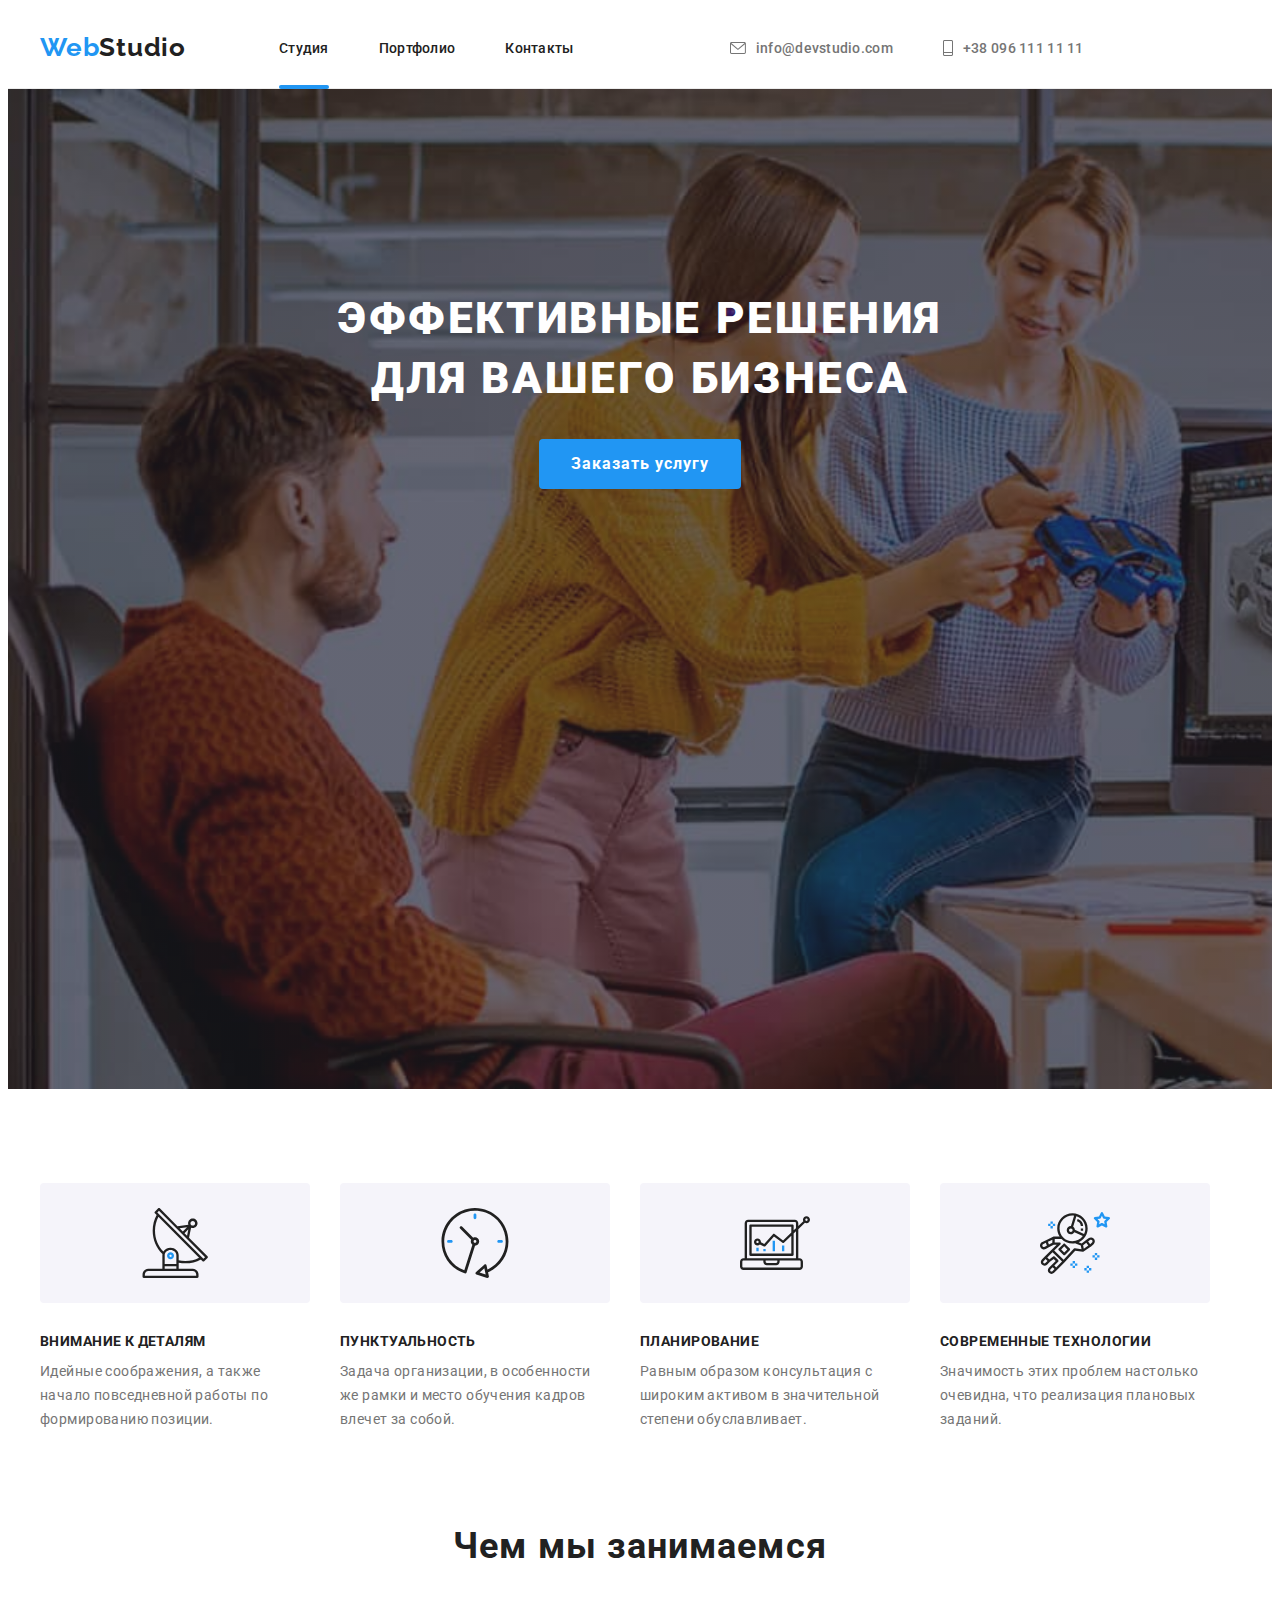
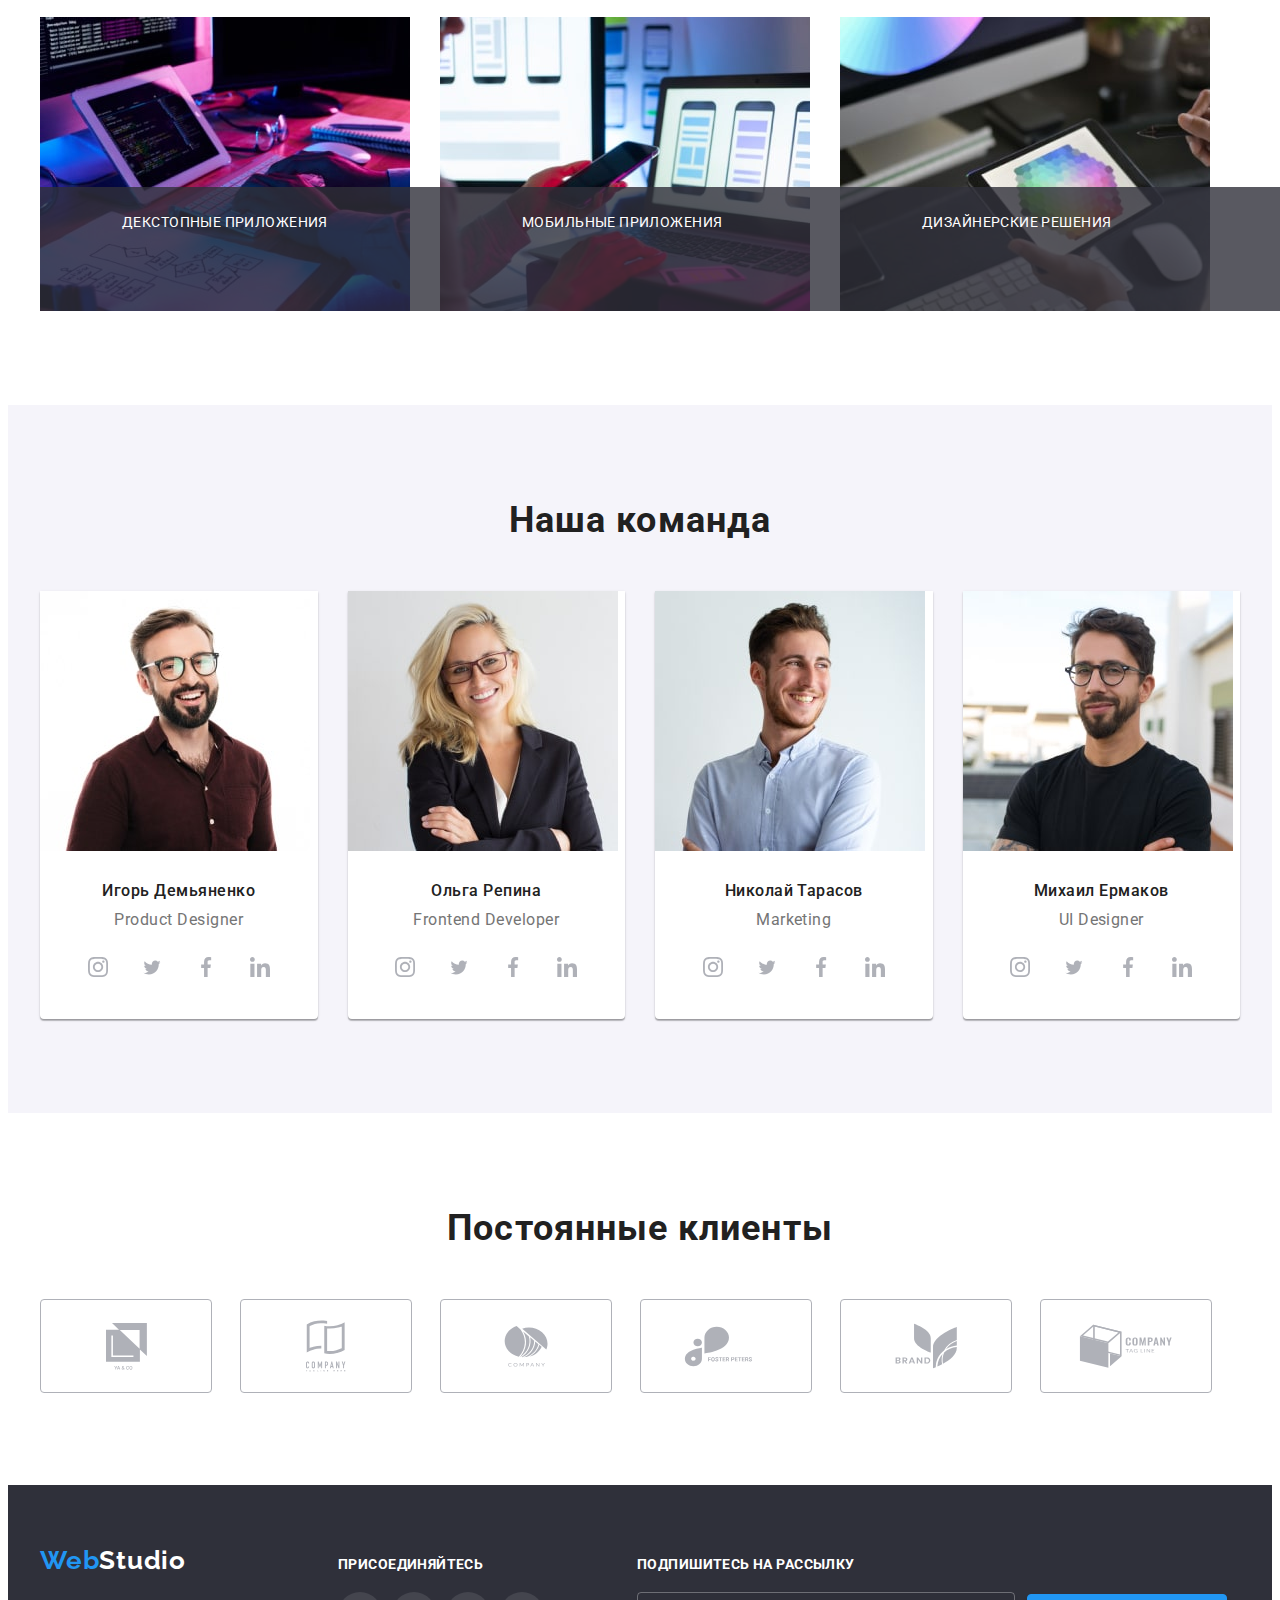
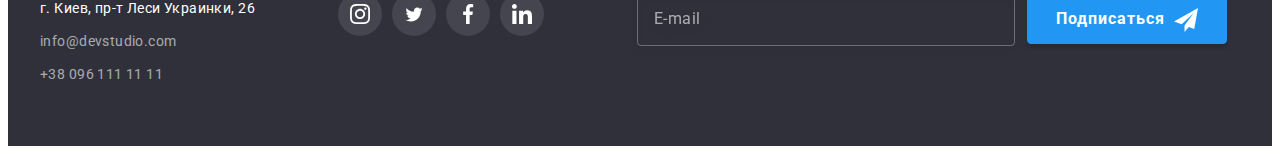
==== commit 15a92213: "Header адаптив" ====
--- a/index.html
+++ b/index.html
@@ -543,7 +543,7 @@
 
     <!--Футер-->
 
-    <!-- <footer class="footer">
+    <footer class="footer">
       <div class="container">
         <div class="contact">
           <a href="" lang="en" class="footer__logo link"
@@ -576,7 +576,7 @@
           </address>
         </div>
 
-        Иконки соцсетей
+        <!-- Иконки соцсетей -->
 
         <div class="soc">
           <h3 class="soc__text">ПРИСОЕДИНЯЙТЕСЬ</h3>
@@ -612,7 +612,7 @@
           </ul>
         </div>
 
-        Форма подпишись
+        <!-- Форма подпишись -->
 
         <div class="subscribe">
           <h3 class="subscribe__title">ПОДПИШИТЕСЬ НА РАССЫЛКУ</h3>
@@ -634,7 +634,7 @@
           </form>
         </div>
       </div>
-    </footer> -->
+    </footer>
 
     <!--Модальное окно-->
 
--- a/css/main.min.css
+++ b/css/main.min.css
@@ -1 +1 @@
-:root{--main-btn-color: #2196f3;--second-btn-color: #ffffff;--main-title-color: #ffffff;--second-title-color: #2f303a;--accent-blu-color: #2196f3;--accent-white-color: #ffffff}.visually-hidden{position:absolute;white-space:nowrap;width:1px;height:1px;overflow:hidden;border:0;padding:0;clip:rect(0 0 0 0);clip-path:inset(50%);margin:-1px}.container{width:100%;margin:0 auto;padding-left:15px;padding-right:15px}@media screen and (min-width: 480px){.container{width:480px}}@media screen and (min-width: 768px){.container{width:768px}}@media screen and (min-width: 1200px){.container{width:1200px;max-width:1600px}}.btn{font-family:inherit;background-color:var(--main-btn-color);border:none;cursor:pointer;border-radius:4px}.section{padding-top:60px;padding-bottom:60px}@media screen and (min-width: 1200px){.section{padding-top:94px;padding-bottom:94px}}.backdrop{width:100%;height:100%;background-color:rgba(0,0,0,.2);position:fixed;top:0;transition:opacity 250ms,visibility 250ms}.is-hidden{visibility:hidden;opacity:0;pointer-events:none}.no-scroll{overflow:hidden}.modal{width:528px;height:581px;background-color:#fff;box-shadow:0px 1px 3px rgba(0,0,0,.12),0px 1px 1px rgba(0,0,0,.14),0px 2px 1px rgba(0,0,0,.2);border-radius:4px;position:absolute;top:50%;left:50%;transform:translate(-50%, -50%) scale(1) rotate(0);transition:transform 250ms cubic-bezier(0.4, 0, 0.2, 1);padding:40px}.backdrop.is-hidden .modal{transform:translate(-50%, -50%) scale(0) rotate(90deg)}.modal-close-btn{display:flex;justify-content:center;align-items:center;width:30px;height:30px;border:1px solid rgba(0,0,0,.1);border-radius:50%;background:rgba(0,0,0,0);position:absolute;top:8px;right:8px}.modal-close-icon{transition:transform 250ms cubic-bezier(0.4, 0, 0.2, 1)}.modal-close-icon:focus,.modal-close-icon:hover{fill:var(--accent-blu-color)}.modal-title{font-family:"Roboto";font-style:normal;font-weight:700;font-size:20px;line-height:1.15;text-align:center;letter-spacing:.03em;color:#212121;margin-bottom:12px}.modal-field:not(:first-child){margin-top:10px}.input-wrap{position:relative}.user-icon{position:absolute;left:15px;top:50%;transform:translateY(-50%);transition:transform 250ms cubic-bezier(0.4, 0, 0.2, 1)}.modal-label{font-family:"Roboto";font-style:normal;font-weight:400;font-size:12px;line-height:1.1666666667;letter-spacing:.01em;color:#757575;margin-left:auto;margin-bottom:4px;display:block}.modal-input{width:100%;height:40px;border:1px solid rgba(33,33,33,.2);border-radius:4px;outline:none;padding-left:42px;transition:transform 250ms cubic-bezier(0.4, 0, 0.2, 1)}.modal-input:focus{border-color:var(--accent-blu-color)}.modal-input:focus+.user-icon{fill:var(--accent-blu-color)}.modal-text{width:100%;height:120px;font-size:14px;border:1px solid rgba(33,33,33,.2);border-radius:4px;resize:none;outline:none;padding:12px 16px;transition:transform 250ms cubic-bezier(0.4, 0, 0.2, 1)}.modal-text::placeholder{font-family:"Roboto";font-style:normal;font-weight:400;font-size:14px;line-height:1.1428571429;letter-spacing:.01em;color:rgba(117,117,117,.5)}.modal-text:focus{border-color:var(--accent-blu-color)}.check-field{margin-top:20px}.check-text{font-family:"Roboto";font-style:normal;font-weight:400;font-size:14px;line-height:1.7142857143;letter-spacing:.03em;color:#757575;display:flex;align-items:center}.check-text::before{content:"";width:16px;height:15px;border:2px solid #212121;border-radius:2px;margin-right:9px;margin-left:12px;transition:transform 250ms cubic-bezier(0.4, 0, 0.2, 1)}.modal-check:checked+.check-text::before{background-color:var(--accent-blu-color);background-image:url(../images/check.svg);border:none;background-repeat:no-repeat;background-position:center}.modal-check:focus+.check-text::before{border-color:var(--accent-blu-color)}.check-link{font-family:"Roboto";font-style:normal;font-weight:400;font-size:14px;line-height:1.7142857143;letter-spacing:.03em;color:var(--accent-blu-color);align-items:center;display:flex;margin-left:4px}.submit-btn{display:flex;margin:0 auto;padding:10px 55px;width:200px;height:50px;align-items:center;text-align:center;margin-top:30px;background:var(--main-btn-color);box-shadow:0px 4px 4px rgba(0,0,0,.15);border-radius:4px;border:1px solid var(--main-btn-color);font-family:"Roboto";font-style:normal;font-weight:700;font-size:16px;line-height:1.875;letter-spacing:.06em;color:var(--second-btn-color);outline:none}.submit-btn:focus{background-color:#188ce8;box-shadow:0px 4px 4px rgba(0,0,0,.15);transition:transform 250ms cubic-bezier(0.4, 0, 0.2, 1)}.logo{font-family:"Raleway";font-weight:700;font-size:26px;line-height:1.1923076923;letter-spacing:.03em;color:#212121}.logo__accent{font-family:"Raleway";font-weight:700;font-size:26px;line-height:1.1923076923;letter-spacing:.03em;color:var(--accent-blu-color)}p,h1,h2,h3,h4,h5,h6{margin:0}ol,ul{margin:0;padding-left:0}img{display:block;max-width:100%;width:auto;height:auto}button{cursor:pointer}body{font-family:"Roboto","Open Sans",sans-serif;color:#212121}.list{list-style-type:none}.link{text-decoration:none}.header{background-color:#fff;padding-top:24px;padding-bottom:25px;border-bottom:1px solid #ececec}.header .container{display:flex;align-items:center}.nav__list{display:flex;align-items:center;margin-left:93px}.nav__item:not(:last-child){margin-right:50px}.nav__link{position:relative;font-weight:500;font-size:14px;line-height:1.1428571429;letter-spacing:.02em;color:#212121;transition:color 250ms cubic-bezier(0.4, 0, 0.2, 1)}.nav__link.current::after{content:"";position:absolute;width:100%;height:4px;border-radius:2px;background-color:var(--accent-blu-color);left:0;bottom:-33px;transition:color 250ms cubic-bezier(0.4, 0, 0.2, 1)}.nav__link:hover,.nav__link:focus{color:var(--accent-blu-color)}.connect{display:flex;align-items:center;margin-left:auto}.connect__mail{display:flex;align-items:center;font-weight:500;font-size:14px;line-height:1.1428571429;letter-spacing:.02em;color:#757575;margin-right:50px;transition:color 250ms cubic-bezier(0.4, 0, 0.2, 1)}.connect__mail:hover,.connect__mail:focus{color:var(--accent-blu-color)}.connect__mail-icon{fill:currentColor;margin-right:10px;align-self:center}.connect__tel{display:flex;align-items:center;font-weight:500;font-size:14px;line-height:1.1428571429;letter-spacing:.02em;color:#757575;transition:color 250ms cubic-bezier(0.4, 0, 0.2, 1)}.connect__tel:hover,.connect__tel:focus{color:var(--accent-blu-color)}.connect__tel-icon{fill:currentColor;margin-right:10px;align-self:center}.hero{background-color:#c4c4c4;background-image:linear-gradient(rgba(47, 48, 58, 0.4), rgba(47, 48, 58, 0.4)),url(../images/hero-bg-mobile.jpg);background-repeat:no-repeat;background-size:calc(100% - 30px);max-width:480px;flex-grow:1;background-size:cover;margin:0 auto;padding-top:118px;padding-bottom:118px}@media(min-device-pixel-ratio: 2),(min-resolution: 192dpi),(min-resolution: 2dppx){.hero{background-image:linear-gradient(rgba(47, 48, 58, 0.4), rgba(47, 48, 58, 0.4)),url(../images/hero-bg-mobile-2x.jpg)}}@media screen and (min-width: 768px){.hero{background-image:linear-gradient(rgba(47, 48, 58, 0.4), rgba(47, 48, 58, 0.4)),url(../images/hero-bg-tablet.jpg);height:400px;max-width:768px}}@media screen and (min-width: 768px)and (min-device-pixel-ratio: 2),screen and (min-width: 768px)and (min-resolution: 192dpi),screen and (min-width: 768px)and (min-resolution: 2dppx){.hero{background-image:linear-gradient(rgba(47, 48, 58, 0.4), rgba(47, 48, 58, 0.4)),url(../images/hero-bg-tablet-2x.jpg)}}@media screen and (min-width: 1200px){.hero{background-image:linear-gradient(rgba(47, 48, 58, 0.4), rgba(47, 48, 58, 0.4)),url(../images/hero-bg.jpg);height:600px;max-width:1600px;padding-top:200px;padding-bottom:200px}}@media screen and (min-width: 1200px)and (min-device-pixel-ratio: 2),screen and (min-width: 1200px)and (min-resolution: 192dpi),screen and (min-width: 1200px)and (min-resolution: 2dppx){.hero{background-image:linear-gradient(rgba(47, 48, 58, 0.4), rgba(47, 48, 58, 0.4)),url(../images/hero-bg-2x.jpg)}}.hero .container{width:100%;padding:0;padding-left:15px;padding-right:15px}@media screen and (min-width: 768px){.hero .container{width:768px}}@media screen and (min-width: 1200px){.hero .container{width:1200px}}.hero__text{font-weight:900;font-size:26px;line-height:1.62;text-align:center;letter-spacing:.06em;text-transform:uppercase;color:var(--accent-white-color);max-width:360px;margin:0 auto;margin-bottom:30px}@media screen and (min-width: 1200px){.hero__text{font-size:44px;line-height:1.36;max-width:696px}}.hero__btn{font-weight:700;font-size:16px;line-height:1.88;display:flex;align-items:center;text-align:center;letter-spacing:.06em;color:var(--second-btn-color);margin:0 auto;padding:10px 32px 10px 32px}.benefits{background-color:#fff}.benefits__list{width:100%;display:flex;flex-wrap:wrap;gap:30px}.benefits__item{width:100%;max-width:450px}@media screen and (min-width: 768px){.benefits__item{width:calc((100% - 30px)/2);max-width:354px}}@media screen and (min-width: 1200px){.benefits__item{width:calc((100% - 90px)/4);max-width:270px}}.benefits__icon{display:flex;height:120px;margin-bottom:30px;background-color:#f5f4fa;border-radius:4px;justify-content:center;align-items:center}.benefits__top-text{font-weight:700;font-size:14px;line-height:1.1428571429;letter-spacing:.03em;text-transform:uppercase;color:#212121;margin-bottom:10px}@media screen and (min-width: 480px){.benefits__top-text{text-align:center}}@media screen and (min-width: 768px){.benefits__top-text{text-align:start}}@media screen and (min-width: 1200px){.benefits__top-text{text-align:start}}.benefits__title{font-size:14px;line-height:1.7142857143;letter-spacing:.03em;color:#757575}@media screen and (max-width: 480px){.about{display:none}}@media screen and (min-width: 480px){.about{display:none}}@media screen and (min-width: 1200px){.about{display:block;background-color:#fff;padding-bottom:94px}}.about__text{font-weight:700;font-size:36px;line-height:1.1666666667;text-align:center;letter-spacing:.03em;color:#212121;margin-bottom:50px}.about__list{display:flex;flex-direction:row}.about__item{position:relative;overflow:visible}.about__item:not(:last-child){margin-right:30px}.about__item-overlay{position:absolute;display:flex;flex-wrap:wrap;bottom:0;width:100%;height:70px;padding:27px 82px;font-size:14px;line-height:1.1428571429;text-align:center;letter-spacing:.03em;text-transform:uppercase;color:#fff;background-color:rgba(47,48,58,.8)}.team{width:100%;background-color:#f5f4fa}.team__text{font-weight:700;font-size:36px;line-height:1.1666666667;text-align:center;letter-spacing:.03em;color:#212121;margin-bottom:30px}@media screen and (min-width: 1200px){.team__text{margin-bottom:50px}}.team__list{width:100%;display:flex;flex-wrap:wrap;gap:30px}.team__item{background-color:#fff;box-shadow:0px 1px 3px rgba(0,0,0,.12),0px 1px 1px rgba(0,0,0,.14),0px 2px 1px rgba(0,0,0,.2);border-radius:0px 0px 4px 4px;width:100%}@media screen and (min-width: 768px){.team__item{width:calc((100% - 30px)/2)}}@media screen and (min-width: 1200px){.team__item{width:calc((100% - 90px)/4)}}.team__item-card-text{padding-top:30px;padding-bottom:24px}@media screen and (min-width: 1200px){.team__item-card-text{padding-bottom:30px}}.team__top-text{font-weight:500;font-size:16px;line-height:1.1875;text-align:center;letter-spacing:.03em;color:#212121;margin-bottom:10px}.team__bottom-text{font-size:16px;line-height:1.1875;text-align:center;letter-spacing:.03em;color:#757575}.soc-team__list{display:flex;justify-content:center;margin-top:16px;margin-left:0 auto}.soc-team__item{width:44px;height:44px}.soc-team__item:not(:last-child){margin-right:10px}.soc-team__link{width:100%;height:100%;border-radius:50%;background-color:#fff;display:flex;justify-content:center;align-items:center;transition:background-color 250ms cubic-bezier(0.4, 0, 0.2, 1)}.soc-team__link:hover,.soc-team__link:focus{background-color:var(--accent-blu-color)}.soc-team__icon{fill:#afb1b8;transition:fill 250ms cubic-bezier(0.4, 0, 0.2, 1)}.soc-team__link:hover .soc-team__icon,.soc-team__link:focus .soc-team__icon{fill:#fff}.regular-customers{background-color:#fff}.regular-customers__text{font-weight:700;font-size:36px;line-height:1.1666666667;text-align:center;letter-spacing:.03em;color:#212121;margin-bottom:50px}.regular-customers__list{margin-left:0 auto;width:100%;display:flex;flex-wrap:wrap;gap:30px}.regular-customers__item{width:170px;height:92px;background-color:#fff;width:100%;max-width:210px}@media screen and (min-width: 768px){.regular-customers__item{width:calc((100% - 30px)/2);max-width:226px}}@media screen and (min-width: 1200px){.regular-customers__item{width:calc((100% - 90px)/4);max-width:170px}}.regular-customers__link{width:100%;height:100%;background-color:#fff;border:1px solid #afb1b8;border-radius:4px;display:flex;justify-content:center;align-items:center;transition:border 250ms cubic-bezier(0.4, 0, 0.2, 1)}.regular-customers__link:hover,.regular-customers__link:focus{border:1px solid var(--accent-blu-color)}.regular-customers__icon{fill:#afb1b8;transition:fill 250ms cubic-bezier(0.4, 0, 0.2, 1)}.regular-customers__link:hover .regular-customers__icon,.regular-customers__link:focus .regular-customers__icon{fill:var(--accent-blu-color)}.footer{background-color:#2f303a;padding-top:60px;padding-bottom:60px}.footer .container{display:flex;flex-wrap:wrap}@media screen and (min-width: 1200px){.footer .container{align-items:baseline}}.footer__logo{font-family:"Raleway";font-weight:700;font-size:26px;line-height:1.1923076923;letter-spacing:.03em;color:var(--accent-white-color)}.contact__addres-item{margin-top:20px;margin-bottom:9px}.contact__addres-link{font-style:normal;font-weight:400;font-size:14px;line-height:1.7142857143;letter-spacing:.03em;color:#fff;transition:color 250ms cubic-bezier(0.4, 0, 0.2, 1)}.contact__addres-link:hover,.contact__addres-link:focus{color:var(--accent-blu-color)}.contact__addres-mail{font-style:normal;font-size:14px;line-height:1.7142857143;letter-spacing:.03em;color:rgba(255,255,255,.6);transition:color 250ms cubic-bezier(0.4, 0, 0.2, 1)}.contact__addres-mail:hover,.contact__addres-mail:focus{color:var(--accent-blu-color)}.contact__addres-tel{font-style:normal;font-size:14px;line-height:1.7142857143;letter-spacing:.03em;color:rgba(255,255,255,.6);display:block;margin-top:9px;transition:color 250ms cubic-bezier(0.4, 0, 0.2, 1)}.contact__addres-tel:hover,.contact__addres-tel:focus{color:var(--accent-blu-color)}.soc{margin-left:70px}.soc__text{font-family:"Roboto";font-style:normal;font-weight:700;font-size:14px;line-height:1.1428571429;letter-spacing:.03em;text-transform:uppercase;color:#fff;justify-content:center}.soc__list{display:flex;margin-top:20px}.soc__item{width:44px;height:44px}.soc__item:not(:last-child){margin-right:10px}.soc__link{width:100%;height:100%;border-radius:50%;background-color:rgba(255,255,255,.1);display:flex;justify-content:center;align-items:center;transition:background-color 250ms cubic-bezier(0.4, 0, 0.2, 1)}.soc__link:hover,.soc__link:focus{background-color:var(--accent-blu-color)}.soc__icon{fill:#fff}.subscribe{margin:0 auto;justify-content:center}@media screen and (min-width: 1200px){.subscribe{margin-left:93px}}.subscribe .container{flex-direction:column}.subscribe__wrap{display:flex;flex-direction:column;align-content:center}@media screen and (min-width: 1200px){.subscribe__wrap{flex-direction:row}}.subscribe__title{font-family:"Roboto";font-style:normal;font-weight:700;font-size:14px;line-height:1.1428571429;letter-spacing:.03em;text-transform:uppercase;color:#fff;justify-content:center;margin-bottom:20px}.subscribe__input{width:450px;height:50px;border:1px solid rgba(255,255,255,.3);filter:drop-shadow(0px 4px 4px rgba(0, 0, 0, 0.15));border-radius:4px;outline:none;background-color:rgba(0,0,0,0);padding-left:16px;align-items:center;color:rgba(255,255,255,.6);margin-right:12px}@media screen and (min-width: 1200px){.subscribe__input{width:358px}}.subscribe__input::placeholder{font-family:"Roboto";font-style:normal;font-weight:400;font-size:16px;line-height:1.25;display:flex;align-items:center;letter-spacing:.03em;color:rgba(255,255,255,.6)}.subscribe__btn{display:flex;align-items:center;position:relative;padding:10px 62px 10px 29px;margin-top:20px;width:200px;height:50px;background:var(--main-btn-color);box-shadow:0px 4px 4px rgba(0,0,0,.15);border-radius:4px;border:1px solid var(--main-btn-color);font-family:"Roboto";font-style:normal;font-weight:700;font-size:16px;line-height:1.875;letter-spacing:.06em;color:var(--second-btn-color);outline:none}@media screen and (min-width: 1200px){.subscribe__btn{margin-top:0px}}.subscribe__icon{fill:#fff;position:absolute;right:28px;top:13px}.button__list{margin-bottom:40px;width:100%;display:flex;flex-wrap:wrap;justify-content:start}@media screen and (min-width: 768px){.button__list{flex-direction:row;justify-content:center;margin-bottom:30px}}@media screen and (min-width: 1200px){.button__list{flex-direction:row;justify-content:center;margin-bottom:50px}}.button__item{margin-bottom:15px}.button__item:not(:last-child){margin-right:8px}.button__btn{font-family:inherit;font-weight:500;font-size:16px;line-height:1.625;text-align:center;letter-spacing:.03em;color:#212121;border:none;border-radius:4px;padding:6px 22px 6px 22px;transition:background-color 250ms cubic-bezier(0.4, 0, 0.2, 1),color 250ms cubic-bezier(0.4, 0, 0.2, 1),box-shadow 250ms cubic-bezier(0.4, 0, 0.2, 1)}.button__btn:hover,.button__btn:focus{background-color:var(--accent-blu-color);color:var(--accent-white-color);box-shadow:0px 3px 1px rgba(0,0,0,.1),0px 1px 2px rgba(0,0,0,.08),0px 2px 2px rgba(0,0,0,.12);border-radius:4px}.card-set__list{width:100%;display:flex;flex-wrap:wrap;gap:30px}.card-set__item{transition:box-shadow 250ms cubic-bezier(0.4, 0, 0.2, 1);width:100%}.card-set__item:hover,.card-set__item:focus{box-shadow:0px 1px 1px rgba(0,0,0,.12),0px 4px 4px rgba(0,0,0,.06),1px 4px 6px rgba(0,0,0,.16)}@media screen and (min-width: 768px){.card-set__item{width:calc((100% - 30px)/2);display:flex;flex-direction:column}}@media screen and (min-width: 1200px){.card-set__item{width:calc((100% - 60px)/3)}}@media screen and (min-width: 768px){.card-set__item .card-set__item-description{flex-grow:1}}.card-set__item-wrap{position:relative;overflow:hidden}.card-set__item-text{position:absolute;top:0;height:100%;padding:63px 24px;color:var(--main-title-color);background:rgba(33,150,243,.9);font-size:18px;line-height:1.5555555556;letter-spacing:.03em;transform:translateY(100%);transition:transform 250ms cubic-bezier(0.4, 0, 0.2, 1)}.card-set__item:hover .card-set__item-text{transform:translateY(0%)}.card-set__item-description{padding-top:20px;padding-bottom:20px;border-left:1px solid #eee;border-right:1px solid #eee;border-bottom:1px solid #eee}.card-set__top-text{font-weight:700;font-size:18px;line-height:2;letter-spacing:.06em;color:#212121;padding-left:24px;padding-right:24px}.card-set__title{font-size:16px;line-height:1.875;letter-spacing:.03em;color:#757575;margin-top:4px;padding-left:24px;padding-right:24px}/*# sourceMappingURL=main.min.css.map */+:root{--main-btn-color: #2196f3;--second-btn-color: #ffffff;--main-title-color: #ffffff;--second-title-color: #2f303a;--accent-blu-color: #2196f3;--accent-white-color: #ffffff}.visually-hidden{position:absolute;white-space:nowrap;width:1px;height:1px;overflow:hidden;border:0;padding:0;clip:rect(0 0 0 0);clip-path:inset(50%);margin:-1px}.container{width:100%;margin:0 auto;padding-left:15px;padding-right:15px}@media screen and (min-width: 480px){.container{width:480px}}@media screen and (min-width: 768px){.container{width:768px}}@media screen and (min-width: 1200px){.container{width:1200px;max-width:1600px}}.btn{font-family:inherit;background-color:var(--main-btn-color);border:none;cursor:pointer;border-radius:4px}.section{padding-top:60px;padding-bottom:60px}@media screen and (min-width: 1200px){.section{padding-top:94px;padding-bottom:94px}}.backdrop{width:100%;height:100%;background-color:rgba(0,0,0,.2);position:fixed;top:0;transition:opacity 250ms,visibility 250ms}.is-hidden{visibility:hidden;opacity:0;pointer-events:none}.no-scroll{overflow:hidden}.modal{width:528px;height:581px;background-color:#fff;box-shadow:0px 1px 3px rgba(0,0,0,.12),0px 1px 1px rgba(0,0,0,.14),0px 2px 1px rgba(0,0,0,.2);border-radius:4px;position:absolute;top:50%;left:50%;transform:translate(-50%, -50%) scale(1) rotate(0);transition:transform 250ms cubic-bezier(0.4, 0, 0.2, 1);padding:40px}.backdrop.is-hidden .modal{transform:translate(-50%, -50%) scale(0) rotate(90deg)}.modal-close-btn{display:flex;justify-content:center;align-items:center;width:30px;height:30px;border:1px solid rgba(0,0,0,.1);border-radius:50%;background:rgba(0,0,0,0);position:absolute;top:8px;right:8px}.modal-close-icon{transition:transform 250ms cubic-bezier(0.4, 0, 0.2, 1)}.modal-close-icon:focus,.modal-close-icon:hover{fill:var(--accent-blu-color)}.modal-title{font-family:"Roboto";font-style:normal;font-weight:700;font-size:20px;line-height:1.15;text-align:center;letter-spacing:.03em;color:#212121;margin-bottom:12px}.modal-field:not(:first-child){margin-top:10px}.input-wrap{position:relative}.user-icon{position:absolute;left:15px;top:50%;transform:translateY(-50%);transition:transform 250ms cubic-bezier(0.4, 0, 0.2, 1)}.modal-label{font-family:"Roboto";font-style:normal;font-weight:400;font-size:12px;line-height:1.1666666667;letter-spacing:.01em;color:#757575;margin-left:auto;margin-bottom:4px;display:block}.modal-input{width:100%;height:40px;border:1px solid rgba(33,33,33,.2);border-radius:4px;outline:none;padding-left:42px;transition:transform 250ms cubic-bezier(0.4, 0, 0.2, 1)}.modal-input:focus{border-color:var(--accent-blu-color)}.modal-input:focus+.user-icon{fill:var(--accent-blu-color)}.modal-text{width:100%;height:120px;font-size:14px;border:1px solid rgba(33,33,33,.2);border-radius:4px;resize:none;outline:none;padding:12px 16px;transition:transform 250ms cubic-bezier(0.4, 0, 0.2, 1)}.modal-text::placeholder{font-family:"Roboto";font-style:normal;font-weight:400;font-size:14px;line-height:1.1428571429;letter-spacing:.01em;color:rgba(117,117,117,.5)}.modal-text:focus{border-color:var(--accent-blu-color)}.check-field{margin-top:20px}.check-text{font-family:"Roboto";font-style:normal;font-weight:400;font-size:14px;line-height:1.7142857143;letter-spacing:.03em;color:#757575;display:flex;align-items:center}.check-text::before{content:"";width:16px;height:15px;border:2px solid #212121;border-radius:2px;margin-right:9px;margin-left:12px;transition:transform 250ms cubic-bezier(0.4, 0, 0.2, 1)}.modal-check:checked+.check-text::before{background-color:var(--accent-blu-color);background-image:url(../images/check.svg);border:none;background-repeat:no-repeat;background-position:center}.modal-check:focus+.check-text::before{border-color:var(--accent-blu-color)}.check-link{font-family:"Roboto";font-style:normal;font-weight:400;font-size:14px;line-height:1.7142857143;letter-spacing:.03em;color:var(--accent-blu-color);align-items:center;display:flex;margin-left:4px}.submit-btn{display:flex;margin:0 auto;padding:10px 55px;width:200px;height:50px;align-items:center;text-align:center;margin-top:30px;background:var(--main-btn-color);box-shadow:0px 4px 4px rgba(0,0,0,.15);border-radius:4px;border:1px solid var(--main-btn-color);font-family:"Roboto";font-style:normal;font-weight:700;font-size:16px;line-height:1.875;letter-spacing:.06em;color:var(--second-btn-color);outline:none}.submit-btn:focus{background-color:#188ce8;box-shadow:0px 4px 4px rgba(0,0,0,.15);transition:transform 250ms cubic-bezier(0.4, 0, 0.2, 1)}.logo{font-family:"Raleway";font-weight:700;font-size:26px;line-height:1.1923076923;letter-spacing:.03em;color:#212121}.logo__accent{font-family:"Raleway";font-weight:700;font-size:26px;line-height:1.1923076923;letter-spacing:.03em;color:var(--accent-blu-color)}p,h1,h2,h3,h4,h5,h6{margin:0}ol,ul{margin:0;padding-left:0}img{display:block;max-width:100%;width:auto;height:auto}button{cursor:pointer}body{font-family:"Roboto","Open Sans",sans-serif;color:#212121}.list{list-style-type:none}.link{text-decoration:none}.header{background-color:#fff;padding-top:24px;padding-bottom:25px;border-bottom:1px solid #ececec}.header .container{display:flex;align-items:center}.nav__list{display:flex;align-items:center;margin-left:93px}.nav__item:not(:last-child){margin-right:50px}.nav__link{position:relative;font-weight:500;font-size:14px;line-height:1.1428571429;letter-spacing:.02em;color:#212121;transition:color 250ms cubic-bezier(0.4, 0, 0.2, 1)}.nav__link.current::after{content:"";position:absolute;width:100%;height:4px;border-radius:2px;background-color:var(--accent-blu-color);left:0;bottom:-33px;transition:color 250ms cubic-bezier(0.4, 0, 0.2, 1)}.nav__link:hover,.nav__link:focus{color:var(--accent-blu-color)}@media screen and (min-width: 768px){.connect{display:block}}@media screen and (min-width: 1200px){.connect{display:flex;margin-left:auto;margin:0 auto}}.connect__mail{display:flex;align-items:center;font-weight:500;font-size:14px;line-height:1.1428571429;letter-spacing:.02em;color:#757575;transition:color 250ms cubic-bezier(0.4, 0, 0.2, 1)}@media screen and (min-width: 768px){.connect__mail{margin-bottom:10px}}@media screen and (min-width: 1200px){.connect__mail{margin-bottom:0px;margin-right:50px}}.connect__mail:hover,.connect__mail:focus{color:var(--accent-blu-color)}.connect__mail-icon{fill:currentColor;margin-right:10px;align-self:center}.connect__tel{display:flex;align-items:center;font-weight:500;font-size:14px;line-height:1.1428571429;letter-spacing:.02em;color:#757575;transition:color 250ms cubic-bezier(0.4, 0, 0.2, 1)}.connect__tel:hover,.connect__tel:focus{color:var(--accent-blu-color)}.connect__tel-icon{fill:currentColor;margin-right:10px;align-self:center}.hero{background-color:#c4c4c4;background-image:linear-gradient(rgba(47, 48, 58, 0.4), rgba(47, 48, 58, 0.4)),url(../images/hero-bg-mobile.jpg);background-repeat:no-repeat;background-size:calc(100% - 30px);max-width:480px;flex-grow:1;background-size:cover;margin:0 auto;padding-top:118px;padding-bottom:118px}@media(min-device-pixel-ratio: 2),(min-resolution: 192dpi),(min-resolution: 2dppx){.hero{background-image:linear-gradient(rgba(47, 48, 58, 0.4), rgba(47, 48, 58, 0.4)),url(../images/hero-bg-mobile-2x.jpg)}}@media screen and (min-width: 768px){.hero{background-image:linear-gradient(rgba(47, 48, 58, 0.4), rgba(47, 48, 58, 0.4)),url(../images/hero-bg-tablet.jpg);height:400px;max-width:768px}}@media screen and (min-width: 768px)and (min-device-pixel-ratio: 2),screen and (min-width: 768px)and (min-resolution: 192dpi),screen and (min-width: 768px)and (min-resolution: 2dppx){.hero{background-image:linear-gradient(rgba(47, 48, 58, 0.4), rgba(47, 48, 58, 0.4)),url(../images/hero-bg-tablet-2x.jpg)}}@media screen and (min-width: 1200px){.hero{background-image:linear-gradient(rgba(47, 48, 58, 0.4), rgba(47, 48, 58, 0.4)),url(../images/hero-bg.jpg);height:600px;max-width:1600px;padding-top:200px;padding-bottom:200px}}@media screen and (min-width: 1200px)and (min-device-pixel-ratio: 2),screen and (min-width: 1200px)and (min-resolution: 192dpi),screen and (min-width: 1200px)and (min-resolution: 2dppx){.hero{background-image:linear-gradient(rgba(47, 48, 58, 0.4), rgba(47, 48, 58, 0.4)),url(../images/hero-bg-2x.jpg)}}.hero .container{width:100%;padding:0;padding-left:15px;padding-right:15px}@media screen and (min-width: 768px){.hero .container{width:768px}}@media screen and (min-width: 1200px){.hero .container{width:1200px}}.hero__text{font-weight:900;font-size:26px;line-height:1.62;text-align:center;letter-spacing:.06em;text-transform:uppercase;color:var(--accent-white-color);max-width:360px;margin:0 auto;margin-bottom:30px}@media screen and (min-width: 1200px){.hero__text{font-size:44px;line-height:1.36;max-width:696px}}.hero__btn{font-weight:700;font-size:16px;line-height:1.88;display:flex;align-items:center;text-align:center;letter-spacing:.06em;color:var(--second-btn-color);margin:0 auto;padding:10px 32px 10px 32px}.benefits{background-color:#fff}.benefits__list{width:100%;display:flex;flex-wrap:wrap;gap:30px}.benefits__item{width:100%;max-width:450px}@media screen and (min-width: 768px){.benefits__item{width:calc((100% - 30px)/2);max-width:354px}}@media screen and (min-width: 1200px){.benefits__item{width:calc((100% - 90px)/4);max-width:270px}}.benefits__icon{display:flex;height:120px;margin-bottom:30px;background-color:#f5f4fa;border-radius:4px;justify-content:center;align-items:center}.benefits__top-text{font-weight:700;font-size:14px;line-height:1.1428571429;letter-spacing:.03em;text-transform:uppercase;color:#212121;margin-bottom:10px}@media screen and (min-width: 480px){.benefits__top-text{text-align:center}}@media screen and (min-width: 768px){.benefits__top-text{text-align:start}}@media screen and (min-width: 1200px){.benefits__top-text{text-align:start}}.benefits__title{font-size:14px;line-height:1.7142857143;letter-spacing:.03em;color:#757575}@media screen and (max-width: 480px){.about{display:none}}@media screen and (min-width: 480px){.about{display:none}}@media screen and (min-width: 1200px){.about{display:block;background-color:#fff;padding-bottom:94px}}.about__text{font-weight:700;font-size:36px;line-height:1.1666666667;text-align:center;letter-spacing:.03em;color:#212121;margin-bottom:50px}.about__list{display:flex;flex-direction:row}.about__item{position:relative;overflow:visible}.about__item:not(:last-child){margin-right:30px}.about__item-overlay{position:absolute;display:flex;flex-wrap:wrap;bottom:0;width:100%;height:70px;padding:27px 82px;font-size:14px;line-height:1.1428571429;text-align:center;letter-spacing:.03em;text-transform:uppercase;color:#fff;background-color:rgba(47,48,58,.8)}.team{width:100%;background-color:#f5f4fa}.team__text{font-weight:700;font-size:36px;line-height:1.1666666667;text-align:center;letter-spacing:.03em;color:#212121;margin-bottom:30px}@media screen and (min-width: 1200px){.team__text{margin-bottom:50px}}.team__list{width:100%;display:flex;flex-wrap:wrap;gap:30px}.team__item{background-color:#fff;box-shadow:0px 1px 3px rgba(0,0,0,.12),0px 1px 1px rgba(0,0,0,.14),0px 2px 1px rgba(0,0,0,.2);border-radius:0px 0px 4px 4px;width:100%}@media screen and (min-width: 768px){.team__item{width:calc((100% - 30px)/2)}}@media screen and (min-width: 1200px){.team__item{width:calc((100% - 90px)/4)}}.team__item-card-text{padding-top:30px;padding-bottom:24px}@media screen and (min-width: 1200px){.team__item-card-text{padding-bottom:30px}}.team__top-text{font-weight:500;font-size:16px;line-height:1.1875;text-align:center;letter-spacing:.03em;color:#212121;margin-bottom:10px}.team__bottom-text{font-size:16px;line-height:1.1875;text-align:center;letter-spacing:.03em;color:#757575}.soc-team__list{display:flex;justify-content:center;margin-top:16px;margin-left:0 auto}.soc-team__item{width:44px;height:44px}.soc-team__item:not(:last-child){margin-right:10px}.soc-team__link{width:100%;height:100%;border-radius:50%;background-color:#fff;display:flex;justify-content:center;align-items:center;transition:background-color 250ms cubic-bezier(0.4, 0, 0.2, 1)}.soc-team__link:hover,.soc-team__link:focus{background-color:var(--accent-blu-color)}.soc-team__icon{fill:#afb1b8;transition:fill 250ms cubic-bezier(0.4, 0, 0.2, 1)}.soc-team__link:hover .soc-team__icon,.soc-team__link:focus .soc-team__icon{fill:#fff}.regular-customers{background-color:#fff}.regular-customers__text{font-weight:700;font-size:36px;line-height:1.1666666667;text-align:center;letter-spacing:.03em;color:#212121;margin-bottom:50px}.regular-customers__list{margin-left:0 auto;width:100%;display:flex;flex-wrap:wrap;gap:30px}.regular-customers__item{width:170px;height:92px;background-color:#fff;width:100%;max-width:210px}@media screen and (min-width: 768px){.regular-customers__item{width:calc((100% - 30px)/2);max-width:226px}}@media screen and (min-width: 1200px){.regular-customers__item{width:calc((100% - 90px)/4);max-width:170px}}.regular-customers__link{width:100%;height:100%;background-color:#fff;border:1px solid #afb1b8;border-radius:4px;display:flex;justify-content:center;align-items:center;transition:border 250ms cubic-bezier(0.4, 0, 0.2, 1)}.regular-customers__link:hover,.regular-customers__link:focus{border:1px solid var(--accent-blu-color)}.regular-customers__icon{fill:#afb1b8;transition:fill 250ms cubic-bezier(0.4, 0, 0.2, 1)}.regular-customers__link:hover .regular-customers__icon,.regular-customers__link:focus .regular-customers__icon{fill:var(--accent-blu-color)}.footer{background-color:#2f303a;padding-top:60px;padding-bottom:60px}.footer .container{display:block}@media screen and (min-width: 768px){.footer .container{display:flex;align-items:baseline;flex-wrap:wrap}}@media screen and (min-width: 1200px){.footer .container{display:flex;align-items:baseline;flex-wrap:wrap}}.contact{display:block;text-align:center;justify-content:center;align-items:center;margin:0 auto}@media screen and (min-width: 768px){.contact{margin-left:76px;margin-bottom:0px}}@media screen and (min-width: 1200px){.contact{display:block;margin-left:0px;margin-bottom:0px;text-align:left}}.footer__logo{font-family:"Raleway";font-weight:700;font-size:26px;line-height:1.1923076923;letter-spacing:.03em;color:var(--accent-white-color)}.contact__addres-item{margin-top:20px;margin-bottom:9px}.contact__addres-link{font-style:normal;font-weight:400;font-size:14px;line-height:1.7142857143;letter-spacing:.03em;color:#fff;transition:color 250ms cubic-bezier(0.4, 0, 0.2, 1)}.contact__addres-link:hover,.contact__addres-link:focus{color:var(--accent-blu-color)}.contact__addres-mail{font-style:normal;font-size:14px;line-height:1.7142857143;letter-spacing:.03em;color:rgba(255,255,255,.6);transition:color 250ms cubic-bezier(0.4, 0, 0.2, 1)}.contact__addres-mail:hover,.contact__addres-mail:focus{color:var(--accent-blu-color)}.contact__addres-tel{font-style:normal;font-size:14px;line-height:1.7142857143;letter-spacing:.03em;color:rgba(255,255,255,.6);display:block;margin-top:9px;transition:color 250ms cubic-bezier(0.4, 0, 0.2, 1)}.contact__addres-tel:hover,.contact__addres-tel:focus{color:var(--accent-blu-color)}.soc{display:block;margin-top:60px;text-align:center}@media screen and (min-width: 768px){.soc{margin:0 auto}}@media screen and (min-width: 1200px){.soc{margin-left:70px;margin-right:0px;text-align:left}}.soc__text{font-family:"Roboto";font-style:normal;font-weight:700;font-size:14px;line-height:1.1428571429;letter-spacing:.03em;text-transform:uppercase;color:#fff}@media screen and (min-width: 1200px){.soc__text{justify-content:start}}.soc__list{display:flex;margin-top:20px;align-items:center;justify-content:center}.soc__item{width:44px;height:44px}.soc__item:not(:last-child){margin-right:10px}.soc__link{width:100%;height:100%;border-radius:50%;background-color:rgba(255,255,255,.1);display:flex;justify-content:center;align-items:center;transition:background-color 250ms cubic-bezier(0.4, 0, 0.2, 1)}.soc__link:hover,.soc__link:focus{background-color:var(--accent-blu-color)}.soc__icon{fill:#fff}.subscribe{margin:0 auto;margin-top:60px;display:flex;flex-direction:column;justify-content:center;align-items:center}@media screen and (min-width: 1200px){.subscribe{margin-left:93px;margin-top:0px;display:block}}.subscribe__wrap{display:flex;flex-direction:column;justify-content:center;align-items:center}@media screen and (min-width: 1200px){.subscribe__wrap{flex-direction:row}}.subscribe__title{font-family:"Roboto";font-style:normal;font-weight:700;font-size:14px;line-height:1.1428571429;letter-spacing:.03em;text-transform:uppercase;color:#fff;margin-bottom:20px}.subscribe__input{width:450px;height:50px;border:1px solid rgba(255,255,255,.3);filter:drop-shadow(0px 4px 4px rgba(0, 0, 0, 0.15));border-radius:4px;outline:none;background-color:rgba(0,0,0,0);padding-left:16px;align-items:center;color:rgba(255,255,255,.6);margin-right:12px}@media screen and (min-width: 1200px){.subscribe__input{width:358px}}.subscribe__input::placeholder{font-family:"Roboto";font-style:normal;font-weight:400;font-size:16px;line-height:1.25;align-items:center;letter-spacing:.03em;color:rgba(255,255,255,.6)}.subscribe__btn{display:flex;align-items:center;justify-content:center;position:relative;padding:10px 62px 10px 29px;margin-top:20px;width:200px;height:50px;background:var(--main-btn-color);box-shadow:0px 4px 4px rgba(0,0,0,.15);border-radius:4px;border:1px solid var(--main-btn-color);font-family:"Roboto";font-style:normal;font-weight:700;font-size:16px;line-height:1.875;letter-spacing:.06em;color:var(--second-btn-color);outline:none}@media screen and (min-width: 1200px){.subscribe__btn{margin-top:0px}}.subscribe__icon{fill:#fff;position:absolute;right:28px;top:13px}.button__list{margin-bottom:40px;width:100%;display:flex;flex-wrap:wrap;justify-content:start}@media screen and (min-width: 768px){.button__list{flex-direction:row;justify-content:center;margin-bottom:30px}}@media screen and (min-width: 1200px){.button__list{flex-direction:row;justify-content:center;margin-bottom:50px}}.button__item{margin-bottom:15px}.button__item:not(:last-child){margin-right:8px}.button__btn{font-family:inherit;font-weight:500;font-size:16px;line-height:1.625;text-align:center;letter-spacing:.03em;color:#212121;border:none;border-radius:4px;padding:6px 22px 6px 22px;transition:background-color 250ms cubic-bezier(0.4, 0, 0.2, 1),color 250ms cubic-bezier(0.4, 0, 0.2, 1),box-shadow 250ms cubic-bezier(0.4, 0, 0.2, 1)}.button__btn:hover,.button__btn:focus{background-color:var(--accent-blu-color);color:var(--accent-white-color);box-shadow:0px 3px 1px rgba(0,0,0,.1),0px 1px 2px rgba(0,0,0,.08),0px 2px 2px rgba(0,0,0,.12);border-radius:4px}.card-set__list{width:100%;display:flex;flex-wrap:wrap;gap:30px}.card-set__item{transition:box-shadow 250ms cubic-bezier(0.4, 0, 0.2, 1);width:100%}.card-set__item:hover,.card-set__item:focus{box-shadow:0px 1px 1px rgba(0,0,0,.12),0px 4px 4px rgba(0,0,0,.06),1px 4px 6px rgba(0,0,0,.16)}@media screen and (min-width: 768px){.card-set__item{width:calc((100% - 30px)/2);display:flex;flex-direction:column}}@media screen and (min-width: 1200px){.card-set__item{width:calc((100% - 60px)/3)}}@media screen and (min-width: 768px){.card-set__item .card-set__item-description{flex-grow:1}}.card-set__item-wrap{position:relative;overflow:hidden}.card-set__item-text{position:absolute;top:0;height:100%;padding:63px 24px;color:var(--main-title-color);background:rgba(33,150,243,.9);font-size:18px;line-height:1.5555555556;letter-spacing:.03em;transform:translateY(100%);transition:transform 250ms cubic-bezier(0.4, 0, 0.2, 1)}.card-set__item:hover .card-set__item-text{transform:translateY(0%)}.card-set__item-description{padding-top:20px;padding-bottom:20px;border-left:1px solid #eee;border-right:1px solid #eee;border-bottom:1px solid #eee}.card-set__top-text{font-weight:700;font-size:18px;line-height:2;letter-spacing:.06em;color:#212121;padding-left:24px;padding-right:24px}.card-set__title{font-size:16px;line-height:1.875;letter-spacing:.03em;color:#757575;margin-top:4px;padding-left:24px;padding-right:24px}/*# sourceMappingURL=main.min.css.map */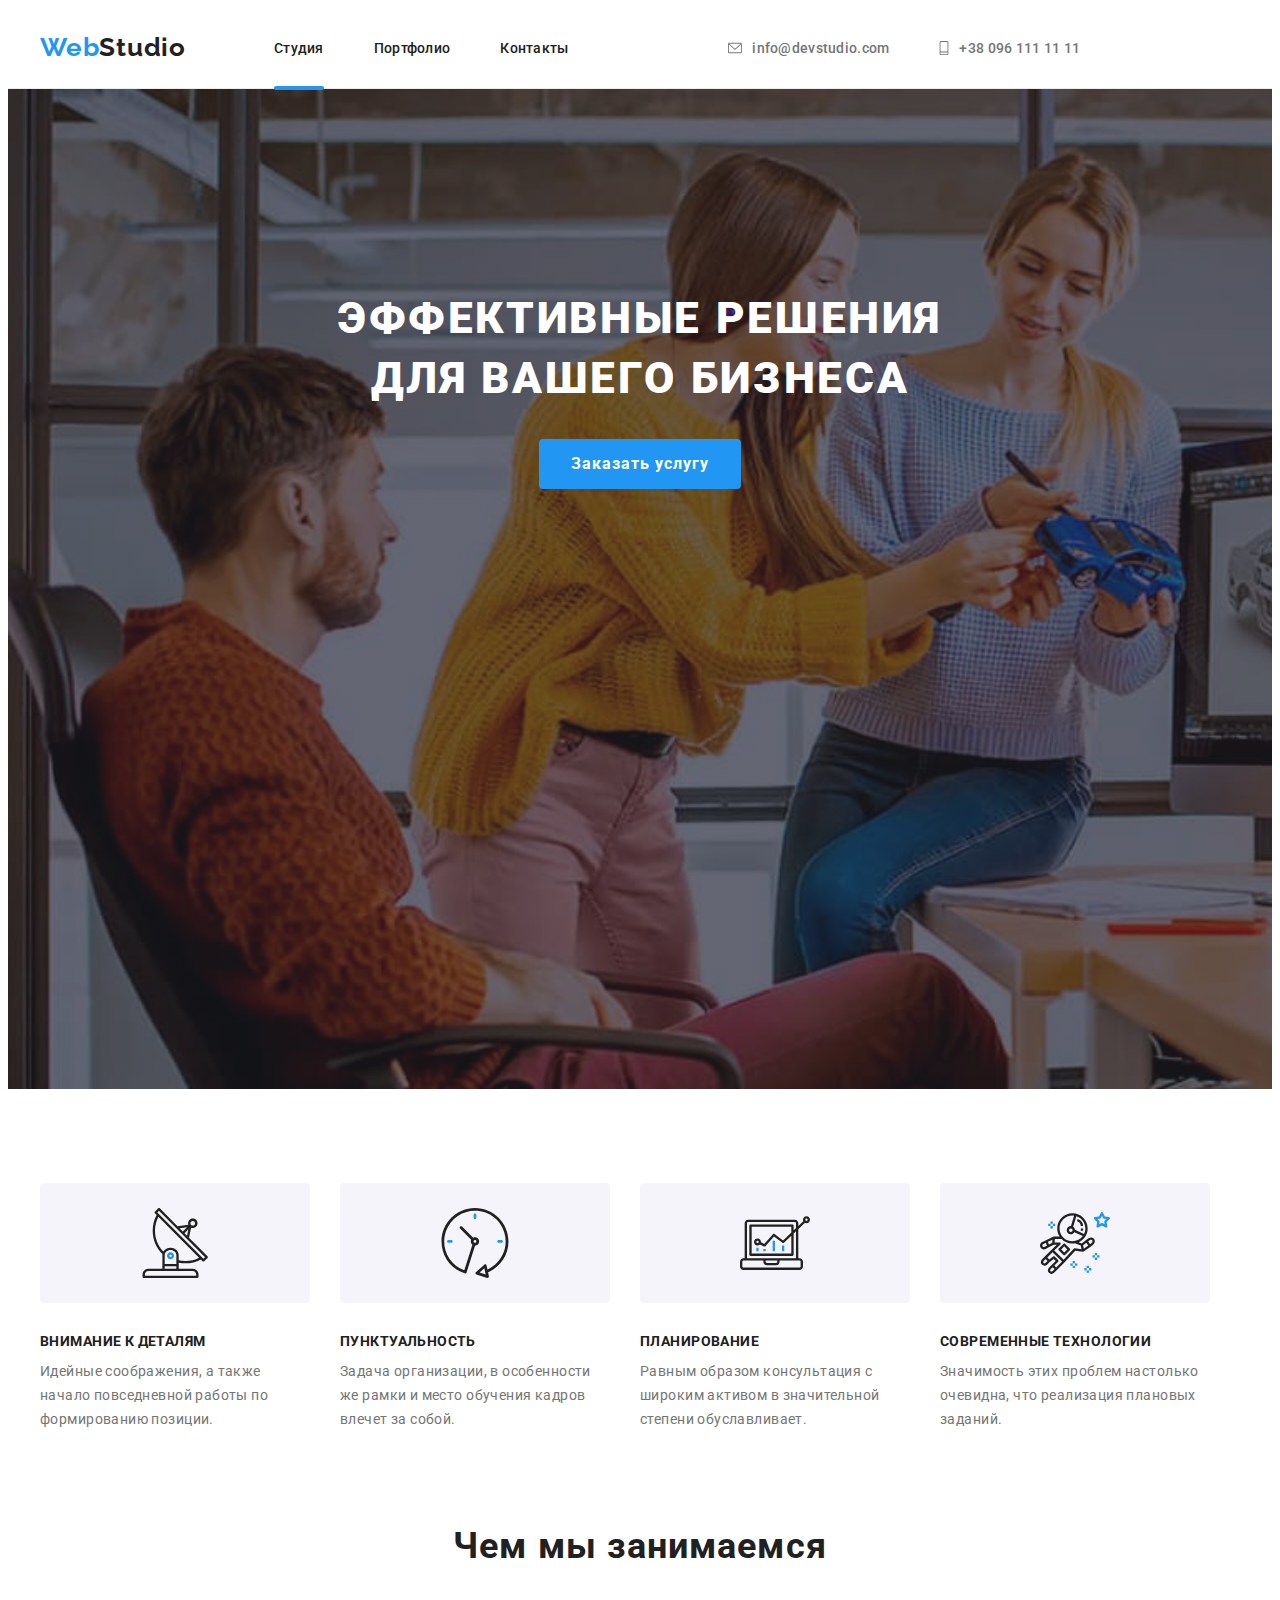
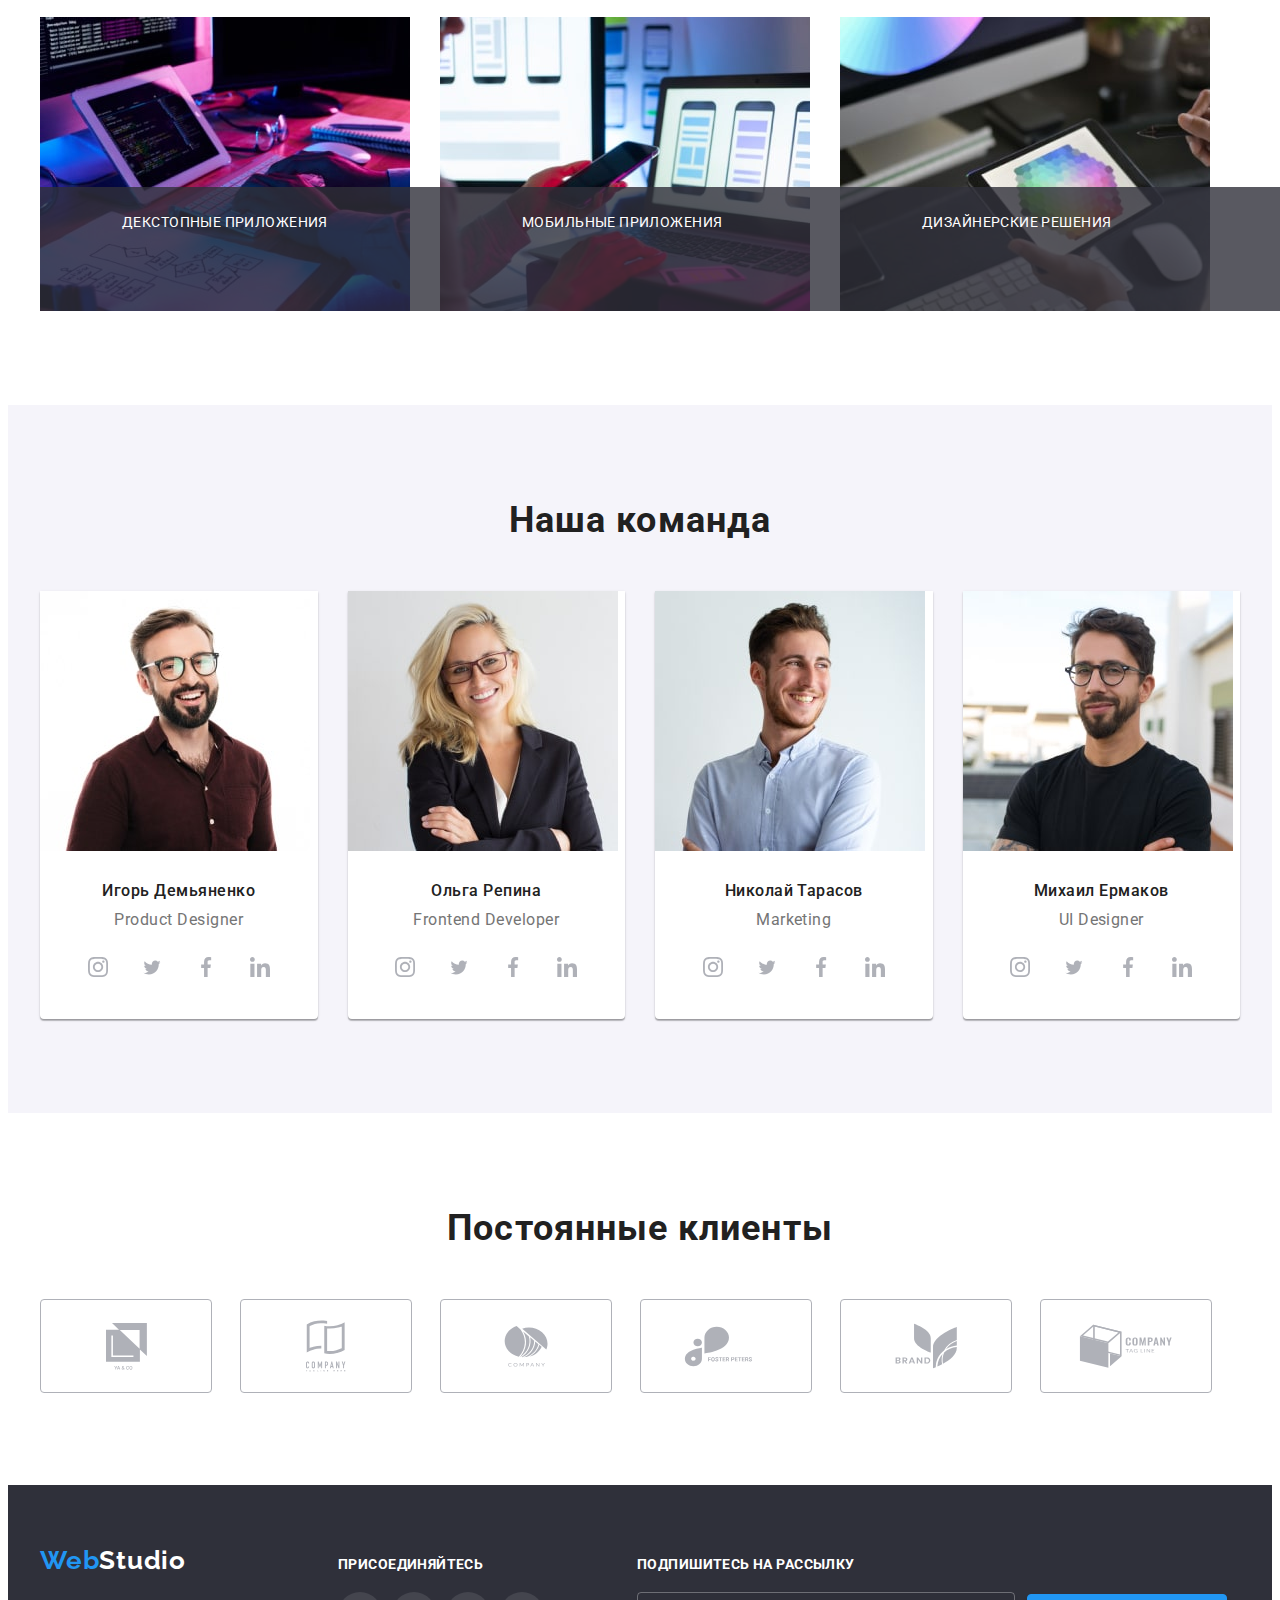
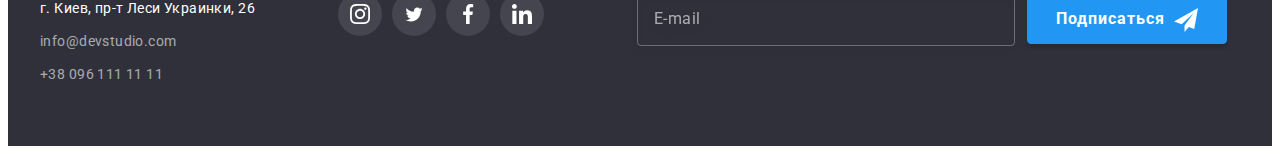
==== commit adcff2c0: "Mob-menu адаптив" ====
--- a/index.html
+++ b/index.html
@@ -43,18 +43,88 @@
         </nav>
         <div class="connect">
           <a href="mailto:info@devstudio.com" class="connect__mail link"
-            ><svg class="connect__mail-icon" width="16" height="12">
+            ><svg class="connect__mail-icon" width="14" height="14">
               <use href="./images/icons.svg#icon-mail"></use>
             </svg>
             info@devstudio.com</a
           >
 
           <a href="tel:+380961111111" class="connect__tel link">
-            <svg class="connect__tel-icon" width="10" height="16">
+            <svg class="connect__tel-icon" width="10" height="14">
               <use href="./images/icons.svg#icon-tel"></use>
             </svg>
             +38 096 111 11 11
           </a>
+        </div>
+        <button type="button" class="mob-menu__open-btn">
+          <svg class="mob-menu__open-btn-icon" width="40" height="40">
+            <use href="./images/icons.svg#icon-mobile-menu"></use>
+          </svg>
+        </button>
+      </div>
+
+      <!--Мобильное меню контент-->
+
+      <div class="mob-menu is-hidden">
+        <div class="container">
+          <div class="mob-menu__top">
+            <button type="button" class="mob-menu__close-btn">
+              <svg class="mob-menu__close-btn-icon" width="40" height="40">
+                <use href="./images/icons.svg#icon-close-mobile-btn"></use>
+              </svg>
+            </button>
+            <ul class="mob-menu__list list">
+              <li class="mob-menu__item">
+                <a href="./index.html" class="mob-menu__link link">Студия</a>
+              </li>
+              <li class="mob-menu__item">
+                <a href="./portfolio.html" class="mob-menu__link link"
+                  >Портфолио</a
+                >
+              </li>
+              <li class="mob-menu__item">
+                <a href="" class="mob-menu__link link">Контакты</a>
+              </li>
+            </ul>
+          </div>
+
+          <div class="mob-menu__bottom">
+            <div class="mob-connect">
+              <a href="tel:+380961111111" class="mob-connect__tel link"
+                >+38 096 111 11 11</a
+              >
+              <a href="mailto:info@devstudio.com" class="mob-connect__mail link"
+                >info@devstudio.com</a
+              >
+            </div>
+
+            <ul class="mob-soc__list list">
+              <li class="mob-soc__item">
+                <a
+                  href=""
+                  class="mob-soc__link link"
+                  target="_blank"
+                  rel="noopener nofollow noreferrer"
+                  >Instagram</a
+                >
+              </li>
+              <li class="mob-soc__item">
+                <a href="" class="mob-soc__link link" target="_blank"
+                  >Twitter</a
+                >
+              </li>
+              <li class="mob-soc__item">
+                <a href="" class="mob-soc__link link" target="_blank"
+                  >Facebook</a
+                >
+              </li>
+              <li class="mob-soc__item">
+                <a href="" class="mob-soc__link link" target="_blank"
+                  >Linkedin</a
+                >
+              </li>
+            </ul>
+          </div>
         </div>
       </div>
     </header>
--- a/css/main.min.css
+++ b/css/main.min.css
@@ -1 +1 @@
-:root{--main-btn-color: #2196f3;--second-btn-color: #ffffff;--main-title-color: #ffffff;--second-title-color: #2f303a;--accent-blu-color: #2196f3;--accent-white-color: #ffffff}.visually-hidden{position:absolute;white-space:nowrap;width:1px;height:1px;overflow:hidden;border:0;padding:0;clip:rect(0 0 0 0);clip-path:inset(50%);margin:-1px}.container{width:100%;margin:0 auto;padding-left:15px;padding-right:15px}@media screen and (min-width: 480px){.container{width:480px}}@media screen and (min-width: 768px){.container{width:768px}}@media screen and (min-width: 1200px){.container{width:1200px;max-width:1600px}}.btn{font-family:inherit;background-color:var(--main-btn-color);border:none;cursor:pointer;border-radius:4px}.section{padding-top:60px;padding-bottom:60px}@media screen and (min-width: 1200px){.section{padding-top:94px;padding-bottom:94px}}.backdrop{width:100%;height:100%;background-color:rgba(0,0,0,.2);position:fixed;top:0;transition:opacity 250ms,visibility 250ms}.is-hidden{visibility:hidden;opacity:0;pointer-events:none}.no-scroll{overflow:hidden}.modal{width:528px;height:581px;background-color:#fff;box-shadow:0px 1px 3px rgba(0,0,0,.12),0px 1px 1px rgba(0,0,0,.14),0px 2px 1px rgba(0,0,0,.2);border-radius:4px;position:absolute;top:50%;left:50%;transform:translate(-50%, -50%) scale(1) rotate(0);transition:transform 250ms cubic-bezier(0.4, 0, 0.2, 1);padding:40px}.backdrop.is-hidden .modal{transform:translate(-50%, -50%) scale(0) rotate(90deg)}.modal-close-btn{display:flex;justify-content:center;align-items:center;width:30px;height:30px;border:1px solid rgba(0,0,0,.1);border-radius:50%;background:rgba(0,0,0,0);position:absolute;top:8px;right:8px}.modal-close-icon{transition:transform 250ms cubic-bezier(0.4, 0, 0.2, 1)}.modal-close-icon:focus,.modal-close-icon:hover{fill:var(--accent-blu-color)}.modal-title{font-family:"Roboto";font-style:normal;font-weight:700;font-size:20px;line-height:1.15;text-align:center;letter-spacing:.03em;color:#212121;margin-bottom:12px}.modal-field:not(:first-child){margin-top:10px}.input-wrap{position:relative}.user-icon{position:absolute;left:15px;top:50%;transform:translateY(-50%);transition:transform 250ms cubic-bezier(0.4, 0, 0.2, 1)}.modal-label{font-family:"Roboto";font-style:normal;font-weight:400;font-size:12px;line-height:1.1666666667;letter-spacing:.01em;color:#757575;margin-left:auto;margin-bottom:4px;display:block}.modal-input{width:100%;height:40px;border:1px solid rgba(33,33,33,.2);border-radius:4px;outline:none;padding-left:42px;transition:transform 250ms cubic-bezier(0.4, 0, 0.2, 1)}.modal-input:focus{border-color:var(--accent-blu-color)}.modal-input:focus+.user-icon{fill:var(--accent-blu-color)}.modal-text{width:100%;height:120px;font-size:14px;border:1px solid rgba(33,33,33,.2);border-radius:4px;resize:none;outline:none;padding:12px 16px;transition:transform 250ms cubic-bezier(0.4, 0, 0.2, 1)}.modal-text::placeholder{font-family:"Roboto";font-style:normal;font-weight:400;font-size:14px;line-height:1.1428571429;letter-spacing:.01em;color:rgba(117,117,117,.5)}.modal-text:focus{border-color:var(--accent-blu-color)}.check-field{margin-top:20px}.check-text{font-family:"Roboto";font-style:normal;font-weight:400;font-size:14px;line-height:1.7142857143;letter-spacing:.03em;color:#757575;display:flex;align-items:center}.check-text::before{content:"";width:16px;height:15px;border:2px solid #212121;border-radius:2px;margin-right:9px;margin-left:12px;transition:transform 250ms cubic-bezier(0.4, 0, 0.2, 1)}.modal-check:checked+.check-text::before{background-color:var(--accent-blu-color);background-image:url(../images/check.svg);border:none;background-repeat:no-repeat;background-position:center}.modal-check:focus+.check-text::before{border-color:var(--accent-blu-color)}.check-link{font-family:"Roboto";font-style:normal;font-weight:400;font-size:14px;line-height:1.7142857143;letter-spacing:.03em;color:var(--accent-blu-color);align-items:center;display:flex;margin-left:4px}.submit-btn{display:flex;margin:0 auto;padding:10px 55px;width:200px;height:50px;align-items:center;text-align:center;margin-top:30px;background:var(--main-btn-color);box-shadow:0px 4px 4px rgba(0,0,0,.15);border-radius:4px;border:1px solid var(--main-btn-color);font-family:"Roboto";font-style:normal;font-weight:700;font-size:16px;line-height:1.875;letter-spacing:.06em;color:var(--second-btn-color);outline:none}.submit-btn:focus{background-color:#188ce8;box-shadow:0px 4px 4px rgba(0,0,0,.15);transition:transform 250ms cubic-bezier(0.4, 0, 0.2, 1)}.logo{font-family:"Raleway";font-weight:700;font-size:26px;line-height:1.1923076923;letter-spacing:.03em;color:#212121}.logo__accent{font-family:"Raleway";font-weight:700;font-size:26px;line-height:1.1923076923;letter-spacing:.03em;color:var(--accent-blu-color)}p,h1,h2,h3,h4,h5,h6{margin:0}ol,ul{margin:0;padding-left:0}img{display:block;max-width:100%;width:auto;height:auto}button{cursor:pointer}body{font-family:"Roboto","Open Sans",sans-serif;color:#212121}.list{list-style-type:none}.link{text-decoration:none}.header{background-color:#fff;padding-top:24px;padding-bottom:25px;border-bottom:1px solid #ececec}.header .container{display:flex;align-items:center}.nav__list{display:flex;align-items:center;margin-left:93px}.nav__item:not(:last-child){margin-right:50px}.nav__link{position:relative;font-weight:500;font-size:14px;line-height:1.1428571429;letter-spacing:.02em;color:#212121;transition:color 250ms cubic-bezier(0.4, 0, 0.2, 1)}.nav__link.current::after{content:"";position:absolute;width:100%;height:4px;border-radius:2px;background-color:var(--accent-blu-color);left:0;bottom:-33px;transition:color 250ms cubic-bezier(0.4, 0, 0.2, 1)}.nav__link:hover,.nav__link:focus{color:var(--accent-blu-color)}@media screen and (min-width: 768px){.connect{display:block}}@media screen and (min-width: 1200px){.connect{display:flex;margin-left:auto;margin:0 auto}}.connect__mail{display:flex;align-items:center;font-weight:500;font-size:14px;line-height:1.1428571429;letter-spacing:.02em;color:#757575;transition:color 250ms cubic-bezier(0.4, 0, 0.2, 1)}@media screen and (min-width: 768px){.connect__mail{margin-bottom:10px}}@media screen and (min-width: 1200px){.connect__mail{margin-bottom:0px;margin-right:50px}}.connect__mail:hover,.connect__mail:focus{color:var(--accent-blu-color)}.connect__mail-icon{fill:currentColor;margin-right:10px;align-self:center}.connect__tel{display:flex;align-items:center;font-weight:500;font-size:14px;line-height:1.1428571429;letter-spacing:.02em;color:#757575;transition:color 250ms cubic-bezier(0.4, 0, 0.2, 1)}.connect__tel:hover,.connect__tel:focus{color:var(--accent-blu-color)}.connect__tel-icon{fill:currentColor;margin-right:10px;align-self:center}.hero{background-color:#c4c4c4;background-image:linear-gradient(rgba(47, 48, 58, 0.4), rgba(47, 48, 58, 0.4)),url(../images/hero-bg-mobile.jpg);background-repeat:no-repeat;background-size:calc(100% - 30px);max-width:480px;flex-grow:1;background-size:cover;margin:0 auto;padding-top:118px;padding-bottom:118px}@media(min-device-pixel-ratio: 2),(min-resolution: 192dpi),(min-resolution: 2dppx){.hero{background-image:linear-gradient(rgba(47, 48, 58, 0.4), rgba(47, 48, 58, 0.4)),url(../images/hero-bg-mobile-2x.jpg)}}@media screen and (min-width: 768px){.hero{background-image:linear-gradient(rgba(47, 48, 58, 0.4), rgba(47, 48, 58, 0.4)),url(../images/hero-bg-tablet.jpg);height:400px;max-width:768px}}@media screen and (min-width: 768px)and (min-device-pixel-ratio: 2),screen and (min-width: 768px)and (min-resolution: 192dpi),screen and (min-width: 768px)and (min-resolution: 2dppx){.hero{background-image:linear-gradient(rgba(47, 48, 58, 0.4), rgba(47, 48, 58, 0.4)),url(../images/hero-bg-tablet-2x.jpg)}}@media screen and (min-width: 1200px){.hero{background-image:linear-gradient(rgba(47, 48, 58, 0.4), rgba(47, 48, 58, 0.4)),url(../images/hero-bg.jpg);height:600px;max-width:1600px;padding-top:200px;padding-bottom:200px}}@media screen and (min-width: 1200px)and (min-device-pixel-ratio: 2),screen and (min-width: 1200px)and (min-resolution: 192dpi),screen and (min-width: 1200px)and (min-resolution: 2dppx){.hero{background-image:linear-gradient(rgba(47, 48, 58, 0.4), rgba(47, 48, 58, 0.4)),url(../images/hero-bg-2x.jpg)}}.hero .container{width:100%;padding:0;padding-left:15px;padding-right:15px}@media screen and (min-width: 768px){.hero .container{width:768px}}@media screen and (min-width: 1200px){.hero .container{width:1200px}}.hero__text{font-weight:900;font-size:26px;line-height:1.62;text-align:center;letter-spacing:.06em;text-transform:uppercase;color:var(--accent-white-color);max-width:360px;margin:0 auto;margin-bottom:30px}@media screen and (min-width: 1200px){.hero__text{font-size:44px;line-height:1.36;max-width:696px}}.hero__btn{font-weight:700;font-size:16px;line-height:1.88;display:flex;align-items:center;text-align:center;letter-spacing:.06em;color:var(--second-btn-color);margin:0 auto;padding:10px 32px 10px 32px}.benefits{background-color:#fff}.benefits__list{width:100%;display:flex;flex-wrap:wrap;gap:30px}.benefits__item{width:100%;max-width:450px}@media screen and (min-width: 768px){.benefits__item{width:calc((100% - 30px)/2);max-width:354px}}@media screen and (min-width: 1200px){.benefits__item{width:calc((100% - 90px)/4);max-width:270px}}.benefits__icon{display:flex;height:120px;margin-bottom:30px;background-color:#f5f4fa;border-radius:4px;justify-content:center;align-items:center}.benefits__top-text{font-weight:700;font-size:14px;line-height:1.1428571429;letter-spacing:.03em;text-transform:uppercase;color:#212121;margin-bottom:10px}@media screen and (min-width: 480px){.benefits__top-text{text-align:center}}@media screen and (min-width: 768px){.benefits__top-text{text-align:start}}@media screen and (min-width: 1200px){.benefits__top-text{text-align:start}}.benefits__title{font-size:14px;line-height:1.7142857143;letter-spacing:.03em;color:#757575}@media screen and (max-width: 480px){.about{display:none}}@media screen and (min-width: 480px){.about{display:none}}@media screen and (min-width: 1200px){.about{display:block;background-color:#fff;padding-bottom:94px}}.about__text{font-weight:700;font-size:36px;line-height:1.1666666667;text-align:center;letter-spacing:.03em;color:#212121;margin-bottom:50px}.about__list{display:flex;flex-direction:row}.about__item{position:relative;overflow:visible}.about__item:not(:last-child){margin-right:30px}.about__item-overlay{position:absolute;display:flex;flex-wrap:wrap;bottom:0;width:100%;height:70px;padding:27px 82px;font-size:14px;line-height:1.1428571429;text-align:center;letter-spacing:.03em;text-transform:uppercase;color:#fff;background-color:rgba(47,48,58,.8)}.team{width:100%;background-color:#f5f4fa}.team__text{font-weight:700;font-size:36px;line-height:1.1666666667;text-align:center;letter-spacing:.03em;color:#212121;margin-bottom:30px}@media screen and (min-width: 1200px){.team__text{margin-bottom:50px}}.team__list{width:100%;display:flex;flex-wrap:wrap;gap:30px}.team__item{background-color:#fff;box-shadow:0px 1px 3px rgba(0,0,0,.12),0px 1px 1px rgba(0,0,0,.14),0px 2px 1px rgba(0,0,0,.2);border-radius:0px 0px 4px 4px;width:100%}@media screen and (min-width: 768px){.team__item{width:calc((100% - 30px)/2)}}@media screen and (min-width: 1200px){.team__item{width:calc((100% - 90px)/4)}}.team__item-card-text{padding-top:30px;padding-bottom:24px}@media screen and (min-width: 1200px){.team__item-card-text{padding-bottom:30px}}.team__top-text{font-weight:500;font-size:16px;line-height:1.1875;text-align:center;letter-spacing:.03em;color:#212121;margin-bottom:10px}.team__bottom-text{font-size:16px;line-height:1.1875;text-align:center;letter-spacing:.03em;color:#757575}.soc-team__list{display:flex;justify-content:center;margin-top:16px;margin-left:0 auto}.soc-team__item{width:44px;height:44px}.soc-team__item:not(:last-child){margin-right:10px}.soc-team__link{width:100%;height:100%;border-radius:50%;background-color:#fff;display:flex;justify-content:center;align-items:center;transition:background-color 250ms cubic-bezier(0.4, 0, 0.2, 1)}.soc-team__link:hover,.soc-team__link:focus{background-color:var(--accent-blu-color)}.soc-team__icon{fill:#afb1b8;transition:fill 250ms cubic-bezier(0.4, 0, 0.2, 1)}.soc-team__link:hover .soc-team__icon,.soc-team__link:focus .soc-team__icon{fill:#fff}.regular-customers{background-color:#fff}.regular-customers__text{font-weight:700;font-size:36px;line-height:1.1666666667;text-align:center;letter-spacing:.03em;color:#212121;margin-bottom:50px}.regular-customers__list{margin-left:0 auto;width:100%;display:flex;flex-wrap:wrap;gap:30px}.regular-customers__item{width:170px;height:92px;background-color:#fff;width:100%;max-width:210px}@media screen and (min-width: 768px){.regular-customers__item{width:calc((100% - 30px)/2);max-width:226px}}@media screen and (min-width: 1200px){.regular-customers__item{width:calc((100% - 90px)/4);max-width:170px}}.regular-customers__link{width:100%;height:100%;background-color:#fff;border:1px solid #afb1b8;border-radius:4px;display:flex;justify-content:center;align-items:center;transition:border 250ms cubic-bezier(0.4, 0, 0.2, 1)}.regular-customers__link:hover,.regular-customers__link:focus{border:1px solid var(--accent-blu-color)}.regular-customers__icon{fill:#afb1b8;transition:fill 250ms cubic-bezier(0.4, 0, 0.2, 1)}.regular-customers__link:hover .regular-customers__icon,.regular-customers__link:focus .regular-customers__icon{fill:var(--accent-blu-color)}.footer{background-color:#2f303a;padding-top:60px;padding-bottom:60px}.footer .container{display:block}@media screen and (min-width: 768px){.footer .container{display:flex;align-items:baseline;flex-wrap:wrap}}@media screen and (min-width: 1200px){.footer .container{display:flex;align-items:baseline;flex-wrap:wrap}}.contact{display:block;text-align:center;justify-content:center;align-items:center;margin:0 auto}@media screen and (min-width: 768px){.contact{margin-left:76px;margin-bottom:0px}}@media screen and (min-width: 1200px){.contact{display:block;margin-left:0px;margin-bottom:0px;text-align:left}}.footer__logo{font-family:"Raleway";font-weight:700;font-size:26px;line-height:1.1923076923;letter-spacing:.03em;color:var(--accent-white-color)}.contact__addres-item{margin-top:20px;margin-bottom:9px}.contact__addres-link{font-style:normal;font-weight:400;font-size:14px;line-height:1.7142857143;letter-spacing:.03em;color:#fff;transition:color 250ms cubic-bezier(0.4, 0, 0.2, 1)}.contact__addres-link:hover,.contact__addres-link:focus{color:var(--accent-blu-color)}.contact__addres-mail{font-style:normal;font-size:14px;line-height:1.7142857143;letter-spacing:.03em;color:rgba(255,255,255,.6);transition:color 250ms cubic-bezier(0.4, 0, 0.2, 1)}.contact__addres-mail:hover,.contact__addres-mail:focus{color:var(--accent-blu-color)}.contact__addres-tel{font-style:normal;font-size:14px;line-height:1.7142857143;letter-spacing:.03em;color:rgba(255,255,255,.6);display:block;margin-top:9px;transition:color 250ms cubic-bezier(0.4, 0, 0.2, 1)}.contact__addres-tel:hover,.contact__addres-tel:focus{color:var(--accent-blu-color)}.soc{display:block;margin-top:60px;text-align:center}@media screen and (min-width: 768px){.soc{margin:0 auto}}@media screen and (min-width: 1200px){.soc{margin-left:70px;margin-right:0px;text-align:left}}.soc__text{font-family:"Roboto";font-style:normal;font-weight:700;font-size:14px;line-height:1.1428571429;letter-spacing:.03em;text-transform:uppercase;color:#fff}@media screen and (min-width: 1200px){.soc__text{justify-content:start}}.soc__list{display:flex;margin-top:20px;align-items:center;justify-content:center}.soc__item{width:44px;height:44px}.soc__item:not(:last-child){margin-right:10px}.soc__link{width:100%;height:100%;border-radius:50%;background-color:rgba(255,255,255,.1);display:flex;justify-content:center;align-items:center;transition:background-color 250ms cubic-bezier(0.4, 0, 0.2, 1)}.soc__link:hover,.soc__link:focus{background-color:var(--accent-blu-color)}.soc__icon{fill:#fff}.subscribe{margin:0 auto;margin-top:60px;display:flex;flex-direction:column;justify-content:center;align-items:center}@media screen and (min-width: 1200px){.subscribe{margin-left:93px;margin-top:0px;display:block}}.subscribe__wrap{display:flex;flex-direction:column;justify-content:center;align-items:center}@media screen and (min-width: 1200px){.subscribe__wrap{flex-direction:row}}.subscribe__title{font-family:"Roboto";font-style:normal;font-weight:700;font-size:14px;line-height:1.1428571429;letter-spacing:.03em;text-transform:uppercase;color:#fff;margin-bottom:20px}.subscribe__input{width:450px;height:50px;border:1px solid rgba(255,255,255,.3);filter:drop-shadow(0px 4px 4px rgba(0, 0, 0, 0.15));border-radius:4px;outline:none;background-color:rgba(0,0,0,0);padding-left:16px;align-items:center;color:rgba(255,255,255,.6);margin-right:12px}@media screen and (min-width: 1200px){.subscribe__input{width:358px}}.subscribe__input::placeholder{font-family:"Roboto";font-style:normal;font-weight:400;font-size:16px;line-height:1.25;align-items:center;letter-spacing:.03em;color:rgba(255,255,255,.6)}.subscribe__btn{display:flex;align-items:center;justify-content:center;position:relative;padding:10px 62px 10px 29px;margin-top:20px;width:200px;height:50px;background:var(--main-btn-color);box-shadow:0px 4px 4px rgba(0,0,0,.15);border-radius:4px;border:1px solid var(--main-btn-color);font-family:"Roboto";font-style:normal;font-weight:700;font-size:16px;line-height:1.875;letter-spacing:.06em;color:var(--second-btn-color);outline:none}@media screen and (min-width: 1200px){.subscribe__btn{margin-top:0px}}.subscribe__icon{fill:#fff;position:absolute;right:28px;top:13px}.button__list{margin-bottom:40px;width:100%;display:flex;flex-wrap:wrap;justify-content:start}@media screen and (min-width: 768px){.button__list{flex-direction:row;justify-content:center;margin-bottom:30px}}@media screen and (min-width: 1200px){.button__list{flex-direction:row;justify-content:center;margin-bottom:50px}}.button__item{margin-bottom:15px}.button__item:not(:last-child){margin-right:8px}.button__btn{font-family:inherit;font-weight:500;font-size:16px;line-height:1.625;text-align:center;letter-spacing:.03em;color:#212121;border:none;border-radius:4px;padding:6px 22px 6px 22px;transition:background-color 250ms cubic-bezier(0.4, 0, 0.2, 1),color 250ms cubic-bezier(0.4, 0, 0.2, 1),box-shadow 250ms cubic-bezier(0.4, 0, 0.2, 1)}.button__btn:hover,.button__btn:focus{background-color:var(--accent-blu-color);color:var(--accent-white-color);box-shadow:0px 3px 1px rgba(0,0,0,.1),0px 1px 2px rgba(0,0,0,.08),0px 2px 2px rgba(0,0,0,.12);border-radius:4px}.card-set__list{width:100%;display:flex;flex-wrap:wrap;gap:30px}.card-set__item{transition:box-shadow 250ms cubic-bezier(0.4, 0, 0.2, 1);width:100%}.card-set__item:hover,.card-set__item:focus{box-shadow:0px 1px 1px rgba(0,0,0,.12),0px 4px 4px rgba(0,0,0,.06),1px 4px 6px rgba(0,0,0,.16)}@media screen and (min-width: 768px){.card-set__item{width:calc((100% - 30px)/2);display:flex;flex-direction:column}}@media screen and (min-width: 1200px){.card-set__item{width:calc((100% - 60px)/3)}}@media screen and (min-width: 768px){.card-set__item .card-set__item-description{flex-grow:1}}.card-set__item-wrap{position:relative;overflow:hidden}.card-set__item-text{position:absolute;top:0;height:100%;padding:63px 24px;color:var(--main-title-color);background:rgba(33,150,243,.9);font-size:18px;line-height:1.5555555556;letter-spacing:.03em;transform:translateY(100%);transition:transform 250ms cubic-bezier(0.4, 0, 0.2, 1)}.card-set__item:hover .card-set__item-text{transform:translateY(0%)}.card-set__item-description{padding-top:20px;padding-bottom:20px;border-left:1px solid #eee;border-right:1px solid #eee;border-bottom:1px solid #eee}.card-set__top-text{font-weight:700;font-size:18px;line-height:2;letter-spacing:.06em;color:#212121;padding-left:24px;padding-right:24px}.card-set__title{font-size:16px;line-height:1.875;letter-spacing:.03em;color:#757575;margin-top:4px;padding-left:24px;padding-right:24px}/*# sourceMappingURL=main.min.css.map */+:root{--main-btn-color: #2196f3;--second-btn-color: #ffffff;--main-title-color: #ffffff;--second-title-color: #2f303a;--accent-blu-color: #2196f3;--accent-white-color: #ffffff}.visually-hidden{position:absolute;white-space:nowrap;width:1px;height:1px;overflow:hidden;border:0;padding:0;clip:rect(0 0 0 0);clip-path:inset(50%);margin:-1px}.container{width:100%;margin:0 auto;padding-left:15px;padding-right:15px}@media screen and (min-width: 480px){.container{width:480px}}@media screen and (min-width: 768px){.container{width:768px}}@media screen and (min-width: 1200px){.container{width:1200px;max-width:1600px}}.btn{font-family:inherit;background-color:var(--main-btn-color);border:none;cursor:pointer;border-radius:4px}.section{padding-top:60px;padding-bottom:60px}@media screen and (min-width: 1200px){.section{padding-top:94px;padding-bottom:94px}}.backdrop{width:100%;height:100%;background-color:rgba(0,0,0,.2);position:fixed;top:0;transition:opacity 250ms,visibility 250ms}.is-hidden{visibility:hidden;opacity:0;pointer-events:none}.no-scroll{overflow:hidden}.modal{width:528px;height:581px;background-color:#fff;box-shadow:0px 1px 3px rgba(0,0,0,.12),0px 1px 1px rgba(0,0,0,.14),0px 2px 1px rgba(0,0,0,.2);border-radius:4px;position:absolute;top:50%;left:50%;transform:translate(-50%, -50%) scale(1) rotate(0);transition:transform 250ms cubic-bezier(0.4, 0, 0.2, 1);padding:40px}.backdrop.is-hidden .modal{transform:translate(-50%, -50%) scale(0) rotate(90deg)}.modal-close-btn{display:flex;justify-content:center;align-items:center;width:30px;height:30px;border:1px solid rgba(0,0,0,.1);border-radius:50%;background:rgba(0,0,0,0);position:absolute;top:8px;right:8px}.modal-close-icon{transition:transform 250ms cubic-bezier(0.4, 0, 0.2, 1)}.modal-close-icon:focus,.modal-close-icon:hover{fill:var(--accent-blu-color)}.modal-title{font-family:"Roboto";font-style:normal;font-weight:700;font-size:20px;line-height:1.15;text-align:center;letter-spacing:.03em;color:#212121;margin-bottom:12px}.modal-field:not(:first-child){margin-top:10px}.input-wrap{position:relative}.user-icon{position:absolute;left:15px;top:50%;transform:translateY(-50%);transition:transform 250ms cubic-bezier(0.4, 0, 0.2, 1)}.modal-label{font-family:"Roboto";font-style:normal;font-weight:400;font-size:12px;line-height:1.1666666667;letter-spacing:.01em;color:#757575;margin-left:auto;margin-bottom:4px;display:block}.modal-input{width:100%;height:40px;border:1px solid rgba(33,33,33,.2);border-radius:4px;outline:none;padding-left:42px;transition:transform 250ms cubic-bezier(0.4, 0, 0.2, 1)}.modal-input:focus{border-color:var(--accent-blu-color)}.modal-input:focus+.user-icon{fill:var(--accent-blu-color)}.modal-text{width:100%;height:120px;font-size:14px;border:1px solid rgba(33,33,33,.2);border-radius:4px;resize:none;outline:none;padding:12px 16px;transition:transform 250ms cubic-bezier(0.4, 0, 0.2, 1)}.modal-text::placeholder{font-family:"Roboto";font-style:normal;font-weight:400;font-size:14px;line-height:1.1428571429;letter-spacing:.01em;color:rgba(117,117,117,.5)}.modal-text:focus{border-color:var(--accent-blu-color)}.check-field{margin-top:20px}.check-text{font-family:"Roboto";font-style:normal;font-weight:400;font-size:14px;line-height:1.7142857143;letter-spacing:.03em;color:#757575;display:flex;align-items:center}.check-text::before{content:"";width:16px;height:15px;border:2px solid #212121;border-radius:2px;margin-right:9px;margin-left:12px;transition:transform 250ms cubic-bezier(0.4, 0, 0.2, 1)}.modal-check:checked+.check-text::before{background-color:var(--accent-blu-color);background-image:url(../images/check.svg);border:none;background-repeat:no-repeat;background-position:center}.modal-check:focus+.check-text::before{border-color:var(--accent-blu-color)}.check-link{font-family:"Roboto";font-style:normal;font-weight:400;font-size:14px;line-height:1.7142857143;letter-spacing:.03em;color:var(--accent-blu-color);align-items:center;display:flex;margin-left:4px}.submit-btn{display:flex;margin:0 auto;padding:10px 55px;width:200px;height:50px;align-items:center;text-align:center;margin-top:30px;background:var(--main-btn-color);box-shadow:0px 4px 4px rgba(0,0,0,.15);border-radius:4px;border:1px solid var(--main-btn-color);font-family:"Roboto";font-style:normal;font-weight:700;font-size:16px;line-height:1.875;letter-spacing:.06em;color:var(--second-btn-color);outline:none}.submit-btn:focus{background-color:#188ce8;box-shadow:0px 4px 4px rgba(0,0,0,.15);transition:transform 250ms cubic-bezier(0.4, 0, 0.2, 1)}.logo{font-family:"Raleway";font-weight:700;font-size:24px;line-height:1.1666666667;letter-spacing:.03em;color:#212121}@media screen and (min-width: 768px){.logo{font-size:24px;line-height:1.1666666667}}@media screen and (min-width: 1200px){.logo{font-size:26px;line-height:1.1923076923}}.logo__accent{font-family:"Raleway";font-weight:700;font-size:24px;line-height:1.1666666667;letter-spacing:.03em;color:var(--accent-blu-color)}@media screen and (min-width: 768px){.logo__accent{font-size:24px;line-height:1.1666666667}}@media screen and (min-width: 1200px){.logo__accent{font-size:26px;line-height:1.1923076923}}p,h1,h2,h3,h4,h5,h6{margin:0}ol,ul{margin:0;padding-left:0}img{display:block;max-width:100%;width:auto;height:auto}button{cursor:pointer}body{font-family:"Roboto","Open Sans",sans-serif;color:#212121}.list{list-style-type:none}.link{text-decoration:none}.header{background-color:#fff;border-bottom:1px solid #ececec;padding-top:16px;padding-bottom:16px}@media screen and (min-width: 768px){.header{padding-top:26px;padding-bottom:26px}}@media screen and (min-width: 1200px){.header{padding-top:24px;padding-bottom:25px}}.header .container{display:flex;align-items:center}.nav{display:none}@media screen and (min-width: 768px){.nav{display:contents}}@media screen and (min-width: 1200px){.nav{display:contents}}.nav__list{display:flex;align-items:center;margin-left:93px}@media screen and (min-width: 768px){.nav__list{margin-left:88px}}.nav__item:not(:last-child){margin-right:50px}.nav__link{position:relative;font-weight:500;font-size:14px;line-height:1.1428571429;letter-spacing:.02em;color:#212121;transition:color 250ms cubic-bezier(0.4, 0, 0.2, 1)}.nav__link.current::after{content:"";position:absolute;width:100%;height:4px;border-radius:2px;background-color:var(--accent-blu-color);left:0;transition:color 250ms cubic-bezier(0.4, 0, 0.2, 1)}@media screen and (min-width: 768px){.nav__link.current::after{bottom:-38px}}@media screen and (min-width: 1200px){.nav__link.current::after{bottom:-34px}}.nav__link:hover,.nav__link:focus{color:var(--accent-blu-color)}.connect{display:none;margin-left:auto}@media screen and (min-width: 768px){.connect{display:block}}@media screen and (min-width: 1200px){.connect{display:flex;margin-left:auto;margin:0 auto}}.connect__mail{display:flex;align-items:center;font-weight:500;font-size:12px;line-height:1.1666666667;letter-spacing:.02em;color:#757575;transition:color 250ms cubic-bezier(0.4, 0, 0.2, 1)}@media screen and (min-width: 768px){.connect__mail{margin-bottom:10px;font-size:12px;line-height:1.1666666667}}@media screen and (min-width: 1200px){.connect__mail{margin-bottom:0px;margin-right:50px;font-size:14px;line-height:1.1428571429}}.connect__mail:hover,.connect__mail:focus{color:var(--accent-blu-color)}.connect__mail-icon{fill:currentColor;margin-right:10px;align-self:center}.connect__tel{display:flex;align-items:center;font-weight:500;font-size:12px;line-height:1.1666666667;letter-spacing:.02em;color:#757575;transition:color 250ms cubic-bezier(0.4, 0, 0.2, 1)}@media screen and (min-width: 768px){.connect__tel{font-size:12px;line-height:1.1666666667}}@media screen and (min-width: 1200px){.connect__tel{font-size:14px;line-height:1.1428571429}}.connect__tel:hover,.connect__tel:focus{color:var(--accent-blu-color)}.connect__tel-icon{fill:currentColor;margin-right:10px;align-self:center}.mob-menu__open-btn{display:block;margin-left:auto;color:#212121;background-color:rgba(0,0,0,0);border:rgba(0,0,0,0);transition:fill 250ms cubic-bezier(0.4, 0, 0.2, 1)}.mob-menu__open-btn:hover,.mob-menu__open-btn:focus{fill:var(--accent-blu-color)}@media screen and (min-width: 768px){.mob-menu__open-btn{display:none}}@media screen and (min-width: 1200px){.mob-menu__open-btn{display:none}}.mob-menu{position:fixed;z-index:1;top:0;left:0;background-color:#fff;width:100vw;height:100vh;padding-top:21px;padding-left:40px;padding-bottom:48px}.mob-menu>.container{display:flex;flex-direction:column;justify-content:space-between;height:100%}.mob-menu__close-btn{display:block;margin-left:auto;margin-bottom:9px;border:rgba(0,0,0,0);background-color:rgba(0,0,0,0);transition:fill 250ms cubic-bezier(0.4, 0, 0.2, 1)}.mob-menu__close-btn:hover,.mob-menu__close-btn:focus{fill:var(--accent-blu-color)}.mob-menu__list{margin-bottom:302px}.mob-menu__item{margin-bottom:35px}.mob-menu__link{font-size:40px;line-height:47px;letter-spacing:.02em;color:#212121;transition:color 250ms cubic-bezier(0.4, 0, 0.2, 1)}.mob-menu__link:hover,.mob-menu__link:focus{color:var(--accent-blu-color)}.mob-connect__tel{font-size:34px;line-height:1.1764705882;letter-spacing:.02em;color:var(--accent-blu-color);margin-bottom:32px}.mob-connect__mail{font-size:24px;line-height:1.1666666667;letter-spacing:.02em;color:#757575}.mob-soc__list{display:flex;margin-top:64px}.mob-soc__item:not(:last-child){margin-right:10px;padding-right:10px;border-right:1px solid rgba(33,33,33,.2)}.mob-soc__link{font-family:"Roboto";font-style:normal;font-weight:500;font-size:18px;line-height:1.2222222222;letter-spacing:.02em;color:var(--accent-blu-color);text-align:center}.hero{background-color:#c4c4c4;background-image:linear-gradient(rgba(47, 48, 58, 0.4), rgba(47, 48, 58, 0.4)),url(../images/hero-bg-mobile.jpg);background-repeat:no-repeat;background-size:calc(100% - 30px);max-width:480px;flex-grow:1;background-size:cover;margin:0 auto;padding-top:118px;padding-bottom:118px}@media(min-device-pixel-ratio: 2),(min-resolution: 192dpi),(min-resolution: 2dppx){.hero{background-image:linear-gradient(rgba(47, 48, 58, 0.4), rgba(47, 48, 58, 0.4)),url(../images/hero-bg-mobile-2x.jpg)}}@media screen and (min-width: 768px){.hero{background-image:linear-gradient(rgba(47, 48, 58, 0.4), rgba(47, 48, 58, 0.4)),url(../images/hero-bg-tablet.jpg);height:400px;max-width:768px}}@media screen and (min-width: 768px)and (min-device-pixel-ratio: 2),screen and (min-width: 768px)and (min-resolution: 192dpi),screen and (min-width: 768px)and (min-resolution: 2dppx){.hero{background-image:linear-gradient(rgba(47, 48, 58, 0.4), rgba(47, 48, 58, 0.4)),url(../images/hero-bg-tablet-2x.jpg)}}@media screen and (min-width: 1200px){.hero{background-image:linear-gradient(rgba(47, 48, 58, 0.4), rgba(47, 48, 58, 0.4)),url(../images/hero-bg.jpg);height:600px;max-width:1600px;padding-top:200px;padding-bottom:200px}}@media screen and (min-width: 1200px)and (min-device-pixel-ratio: 2),screen and (min-width: 1200px)and (min-resolution: 192dpi),screen and (min-width: 1200px)and (min-resolution: 2dppx){.hero{background-image:linear-gradient(rgba(47, 48, 58, 0.4), rgba(47, 48, 58, 0.4)),url(../images/hero-bg-2x.jpg)}}.hero .container{width:100%;padding:0;padding-left:15px;padding-right:15px}@media screen and (min-width: 768px){.hero .container{width:768px}}@media screen and (min-width: 1200px){.hero .container{width:1200px}}.hero__text{font-weight:900;font-size:26px;line-height:1.62;text-align:center;letter-spacing:.06em;text-transform:uppercase;color:var(--accent-white-color);max-width:360px;margin:0 auto;margin-bottom:30px}@media screen and (min-width: 1200px){.hero__text{font-size:44px;line-height:1.36;max-width:696px}}.hero__btn{font-weight:700;font-size:16px;line-height:1.88;display:flex;align-items:center;text-align:center;letter-spacing:.06em;color:var(--second-btn-color);margin:0 auto;padding:10px 32px 10px 32px}.benefits{background-color:#fff}.benefits__list{width:100%;display:flex;flex-wrap:wrap;gap:30px}.benefits__item{width:100%;max-width:450px}@media screen and (min-width: 768px){.benefits__item{width:calc((100% - 30px)/2);max-width:354px}}@media screen and (min-width: 1200px){.benefits__item{width:calc((100% - 90px)/4);max-width:270px}}.benefits__icon{display:flex;height:120px;margin-bottom:30px;background-color:#f5f4fa;border-radius:4px;justify-content:center;align-items:center}.benefits__top-text{font-weight:700;font-size:14px;line-height:1.1428571429;letter-spacing:.03em;text-transform:uppercase;color:#212121;margin-bottom:10px}@media screen and (min-width: 480px){.benefits__top-text{text-align:center}}@media screen and (min-width: 768px){.benefits__top-text{text-align:start}}@media screen and (min-width: 1200px){.benefits__top-text{text-align:start}}.benefits__title{font-size:14px;line-height:1.7142857143;letter-spacing:.03em;color:#757575}@media screen and (max-width: 480px){.about{display:none}}@media screen and (min-width: 480px){.about{display:none}}@media screen and (min-width: 1200px){.about{display:block;background-color:#fff;padding-bottom:94px}}.about__text{font-weight:700;font-size:36px;line-height:1.1666666667;text-align:center;letter-spacing:.03em;color:#212121;margin-bottom:50px}.about__list{display:flex;flex-direction:row}.about__item{position:relative;overflow:visible}.about__item:not(:last-child){margin-right:30px}.about__item-overlay{position:absolute;display:flex;flex-wrap:wrap;bottom:0;width:100%;height:70px;padding:27px 82px;font-size:14px;line-height:1.1428571429;text-align:center;letter-spacing:.03em;text-transform:uppercase;color:#fff;background-color:rgba(47,48,58,.8)}.team{width:100%;background-color:#f5f4fa}.team__text{font-weight:700;font-size:36px;line-height:1.1666666667;text-align:center;letter-spacing:.03em;color:#212121;margin-bottom:30px}@media screen and (min-width: 1200px){.team__text{margin-bottom:50px}}.team__list{width:100%;display:flex;flex-wrap:wrap;gap:30px}.team__item{background-color:#fff;box-shadow:0px 1px 3px rgba(0,0,0,.12),0px 1px 1px rgba(0,0,0,.14),0px 2px 1px rgba(0,0,0,.2);border-radius:0px 0px 4px 4px;width:100%}@media screen and (min-width: 768px){.team__item{width:calc((100% - 30px)/2)}}@media screen and (min-width: 1200px){.team__item{width:calc((100% - 90px)/4)}}.team__item-card-text{padding-top:30px;padding-bottom:24px}@media screen and (min-width: 1200px){.team__item-card-text{padding-bottom:30px}}.team__top-text{font-weight:500;font-size:16px;line-height:1.1875;text-align:center;letter-spacing:.03em;color:#212121;margin-bottom:10px}.team__bottom-text{font-size:16px;line-height:1.1875;text-align:center;letter-spacing:.03em;color:#757575}.soc-team__list{display:flex;justify-content:center;margin-top:16px;margin-left:0 auto}.soc-team__item{width:44px;height:44px}.soc-team__item:not(:last-child){margin-right:10px}.soc-team__link{width:100%;height:100%;border-radius:50%;background-color:#fff;display:flex;justify-content:center;align-items:center;transition:background-color 250ms cubic-bezier(0.4, 0, 0.2, 1)}.soc-team__link:hover,.soc-team__link:focus{background-color:var(--accent-blu-color)}.soc-team__icon{fill:#afb1b8;transition:fill 250ms cubic-bezier(0.4, 0, 0.2, 1)}.soc-team__link:hover .soc-team__icon,.soc-team__link:focus .soc-team__icon{fill:#fff}.regular-customers{background-color:#fff}.regular-customers__text{font-weight:700;font-size:36px;line-height:1.1666666667;text-align:center;letter-spacing:.03em;color:#212121;margin-bottom:50px}.regular-customers__list{margin-left:0 auto;width:100%;display:flex;flex-wrap:wrap;gap:30px}.regular-customers__item{width:170px;height:92px;background-color:#fff;width:100%;max-width:210px}@media screen and (min-width: 768px){.regular-customers__item{width:calc((100% - 30px)/2);max-width:226px}}@media screen and (min-width: 1200px){.regular-customers__item{width:calc((100% - 90px)/4);max-width:170px}}.regular-customers__link{width:100%;height:100%;background-color:#fff;border:1px solid #afb1b8;border-radius:4px;display:flex;justify-content:center;align-items:center;transition:border 250ms cubic-bezier(0.4, 0, 0.2, 1)}.regular-customers__link:hover,.regular-customers__link:focus{border:1px solid var(--accent-blu-color)}.regular-customers__icon{fill:#afb1b8;transition:fill 250ms cubic-bezier(0.4, 0, 0.2, 1)}.regular-customers__link:hover .regular-customers__icon,.regular-customers__link:focus .regular-customers__icon{fill:var(--accent-blu-color)}.footer{background-color:#2f303a;padding-top:60px;padding-bottom:60px}.footer .container{display:block}@media screen and (min-width: 768px){.footer .container{display:flex;align-items:baseline;flex-wrap:wrap}}@media screen and (min-width: 1200px){.footer .container{display:flex;align-items:baseline;flex-wrap:wrap}}.contact{display:block;text-align:center;justify-content:center;align-items:center;margin:0 auto}@media screen and (min-width: 768px){.contact{margin-left:76px;margin-bottom:0px}}@media screen and (min-width: 1200px){.contact{display:block;margin-left:0px;margin-bottom:0px;text-align:left}}.footer__logo{font-family:"Raleway";font-weight:700;font-size:26px;line-height:1.1923076923;letter-spacing:.03em;color:var(--accent-white-color)}.contact__addres-item{margin-top:20px;margin-bottom:9px}.contact__addres-link{font-style:normal;font-weight:400;font-size:14px;line-height:1.7142857143;letter-spacing:.03em;color:#fff;transition:color 250ms cubic-bezier(0.4, 0, 0.2, 1)}.contact__addres-link:hover,.contact__addres-link:focus{color:var(--accent-blu-color)}.contact__addres-mail{font-style:normal;font-size:14px;line-height:1.7142857143;letter-spacing:.03em;color:rgba(255,255,255,.6);transition:color 250ms cubic-bezier(0.4, 0, 0.2, 1)}.contact__addres-mail:hover,.contact__addres-mail:focus{color:var(--accent-blu-color)}.contact__addres-tel{font-style:normal;font-size:14px;line-height:1.7142857143;letter-spacing:.03em;color:rgba(255,255,255,.6);display:block;margin-top:9px;transition:color 250ms cubic-bezier(0.4, 0, 0.2, 1)}.contact__addres-tel:hover,.contact__addres-tel:focus{color:var(--accent-blu-color)}.soc{display:block;margin-top:60px;text-align:center}@media screen and (min-width: 768px){.soc{margin:0 auto}}@media screen and (min-width: 1200px){.soc{margin-left:70px;margin-right:0px;text-align:left}}.soc__text{font-family:"Roboto";font-style:normal;font-weight:700;font-size:14px;line-height:1.1428571429;letter-spacing:.03em;text-transform:uppercase;color:#fff}@media screen and (min-width: 1200px){.soc__text{justify-content:start}}.soc__list{display:flex;margin-top:20px;align-items:center;justify-content:center}.soc__item{width:44px;height:44px}.soc__item:not(:last-child){margin-right:10px}.soc__link{width:100%;height:100%;border-radius:50%;background-color:rgba(255,255,255,.1);display:flex;justify-content:center;align-items:center;transition:background-color 250ms cubic-bezier(0.4, 0, 0.2, 1)}.soc__link:hover,.soc__link:focus{background-color:var(--accent-blu-color)}.soc__icon{fill:#fff}.subscribe{margin:0 auto;margin-top:60px;display:flex;flex-direction:column;justify-content:center;align-items:center}@media screen and (min-width: 1200px){.subscribe{margin-left:93px;margin-top:0px;display:block}}.subscribe__wrap{display:flex;flex-direction:column;justify-content:center;align-items:center}@media screen and (min-width: 1200px){.subscribe__wrap{flex-direction:row}}.subscribe__title{font-family:"Roboto";font-style:normal;font-weight:700;font-size:14px;line-height:1.1428571429;letter-spacing:.03em;text-transform:uppercase;color:#fff;margin-bottom:20px}.subscribe__input{width:450px;height:50px;border:1px solid rgba(255,255,255,.3);filter:drop-shadow(0px 4px 4px rgba(0, 0, 0, 0.15));border-radius:4px;outline:none;background-color:rgba(0,0,0,0);padding-left:16px;align-items:center;color:rgba(255,255,255,.6);margin-right:12px}@media screen and (min-width: 1200px){.subscribe__input{width:358px}}.subscribe__input::placeholder{font-family:"Roboto";font-style:normal;font-weight:400;font-size:16px;line-height:1.25;align-items:center;letter-spacing:.03em;color:rgba(255,255,255,.6)}.subscribe__btn{display:flex;align-items:center;justify-content:center;position:relative;padding:10px 62px 10px 29px;margin-top:20px;width:200px;height:50px;background:var(--main-btn-color);box-shadow:0px 4px 4px rgba(0,0,0,.15);border-radius:4px;border:1px solid var(--main-btn-color);font-family:"Roboto";font-style:normal;font-weight:700;font-size:16px;line-height:1.875;letter-spacing:.06em;color:var(--second-btn-color);outline:none}@media screen and (min-width: 1200px){.subscribe__btn{margin-top:0px}}.subscribe__icon{fill:#fff;position:absolute;right:28px;top:13px}.button__list{margin-bottom:40px;width:100%;display:flex;flex-wrap:wrap;justify-content:start}@media screen and (min-width: 768px){.button__list{flex-direction:row;justify-content:center;margin-bottom:30px}}@media screen and (min-width: 1200px){.button__list{flex-direction:row;justify-content:center;margin-bottom:50px}}.button__item{margin-bottom:15px}.button__item:not(:last-child){margin-right:8px}.button__btn{font-family:inherit;font-weight:500;font-size:16px;line-height:1.625;text-align:center;letter-spacing:.03em;color:#212121;border:none;border-radius:4px;padding:6px 22px 6px 22px;transition:background-color 250ms cubic-bezier(0.4, 0, 0.2, 1),color 250ms cubic-bezier(0.4, 0, 0.2, 1),box-shadow 250ms cubic-bezier(0.4, 0, 0.2, 1)}.button__btn:hover,.button__btn:focus{background-color:var(--accent-blu-color);color:var(--accent-white-color);box-shadow:0px 3px 1px rgba(0,0,0,.1),0px 1px 2px rgba(0,0,0,.08),0px 2px 2px rgba(0,0,0,.12);border-radius:4px}.card-set__list{width:100%;display:flex;flex-wrap:wrap;gap:30px}.card-set__item{transition:box-shadow 250ms cubic-bezier(0.4, 0, 0.2, 1);width:100%}.card-set__item:hover,.card-set__item:focus{box-shadow:0px 1px 1px rgba(0,0,0,.12),0px 4px 4px rgba(0,0,0,.06),1px 4px 6px rgba(0,0,0,.16)}@media screen and (min-width: 768px){.card-set__item{width:calc((100% - 30px)/2);display:flex;flex-direction:column}}@media screen and (min-width: 1200px){.card-set__item{width:calc((100% - 60px)/3)}}@media screen and (min-width: 768px){.card-set__item .card-set__item-description{flex-grow:1}}.card-set__item-wrap{position:relative;overflow:hidden}.card-set__item-text{position:absolute;top:0;height:100%;padding:63px 24px;color:var(--main-title-color);background:rgba(33,150,243,.9);font-size:18px;line-height:1.5555555556;letter-spacing:.03em;transform:translateY(100%);transition:transform 250ms cubic-bezier(0.4, 0, 0.2, 1)}.card-set__item:hover .card-set__item-text{transform:translateY(0%)}.card-set__item-description{padding-top:20px;padding-bottom:20px;border-left:1px solid #eee;border-right:1px solid #eee;border-bottom:1px solid #eee}.card-set__top-text{font-weight:700;font-size:18px;line-height:2;letter-spacing:.06em;color:#212121;padding-left:24px;padding-right:24px}.card-set__title{font-size:16px;line-height:1.875;letter-spacing:.03em;color:#757575;margin-top:4px;padding-left:24px;padding-right:24px}/*# sourceMappingURL=main.min.css.map */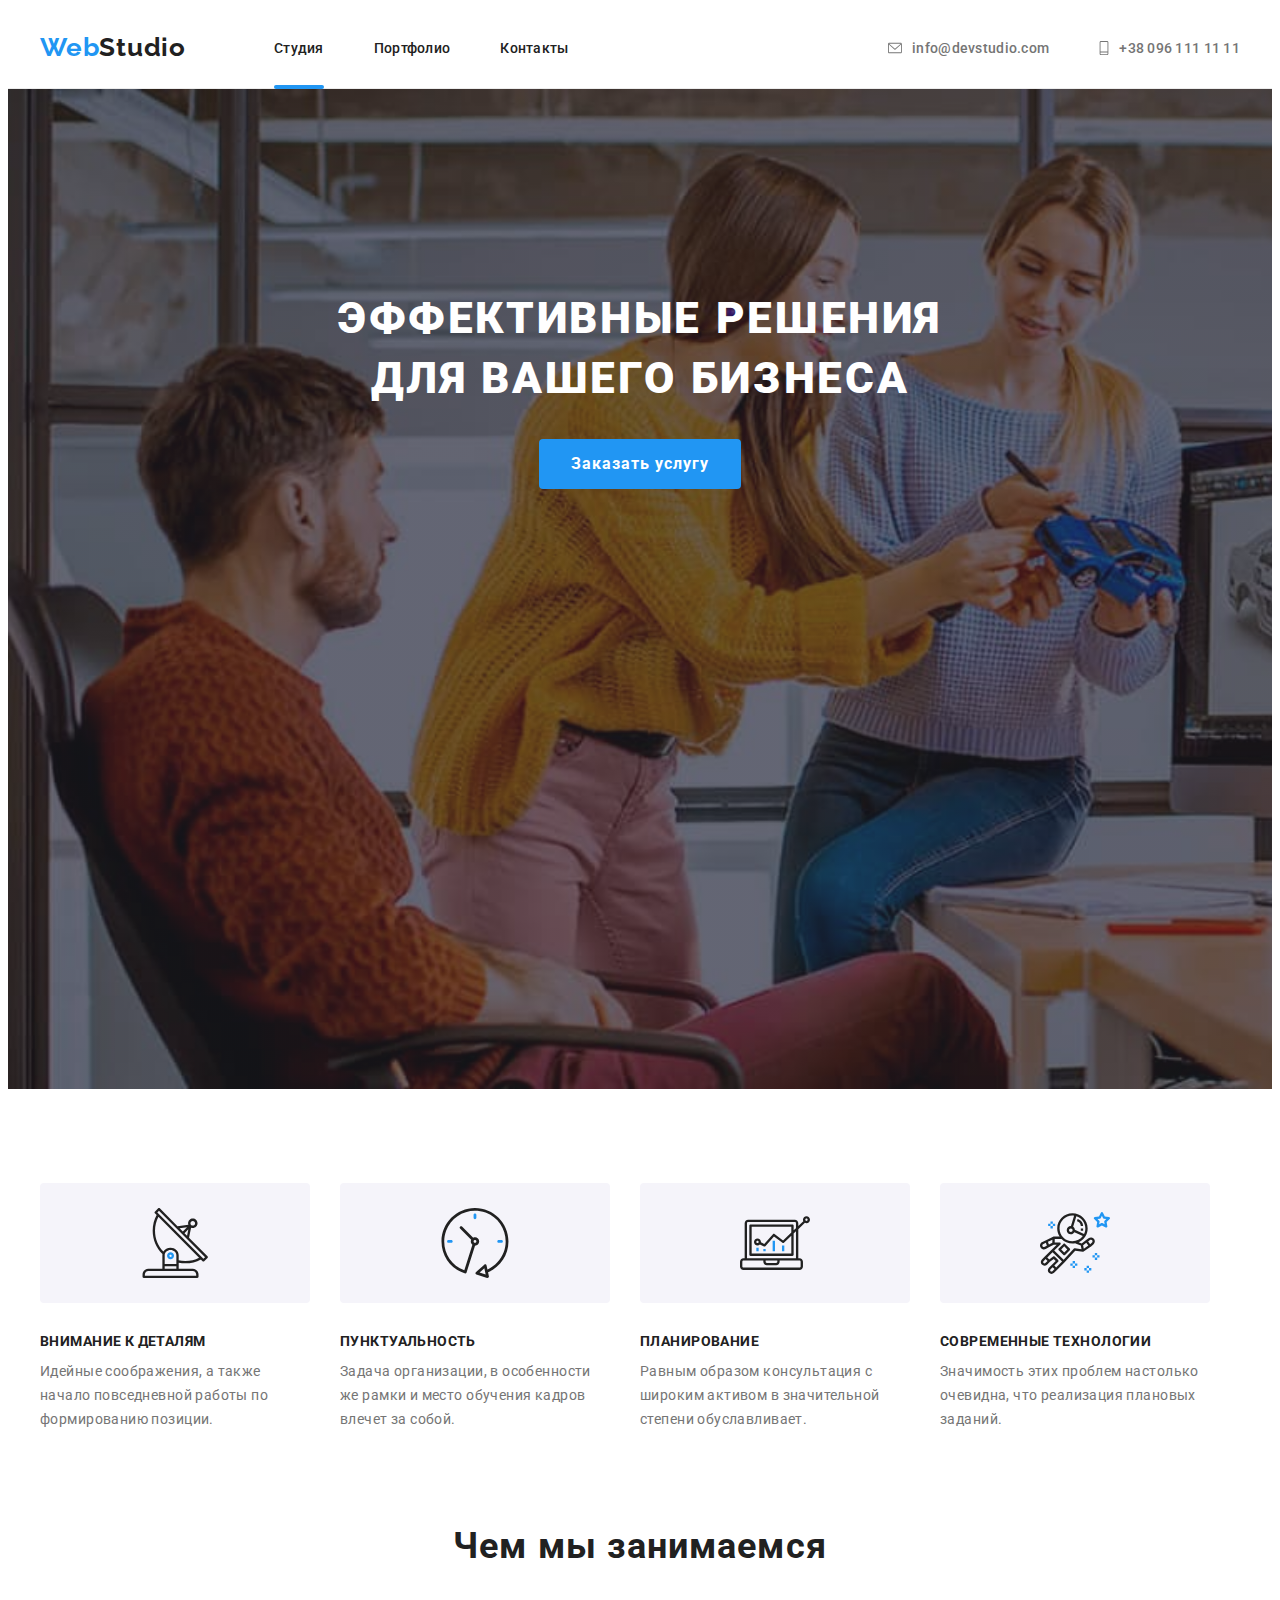
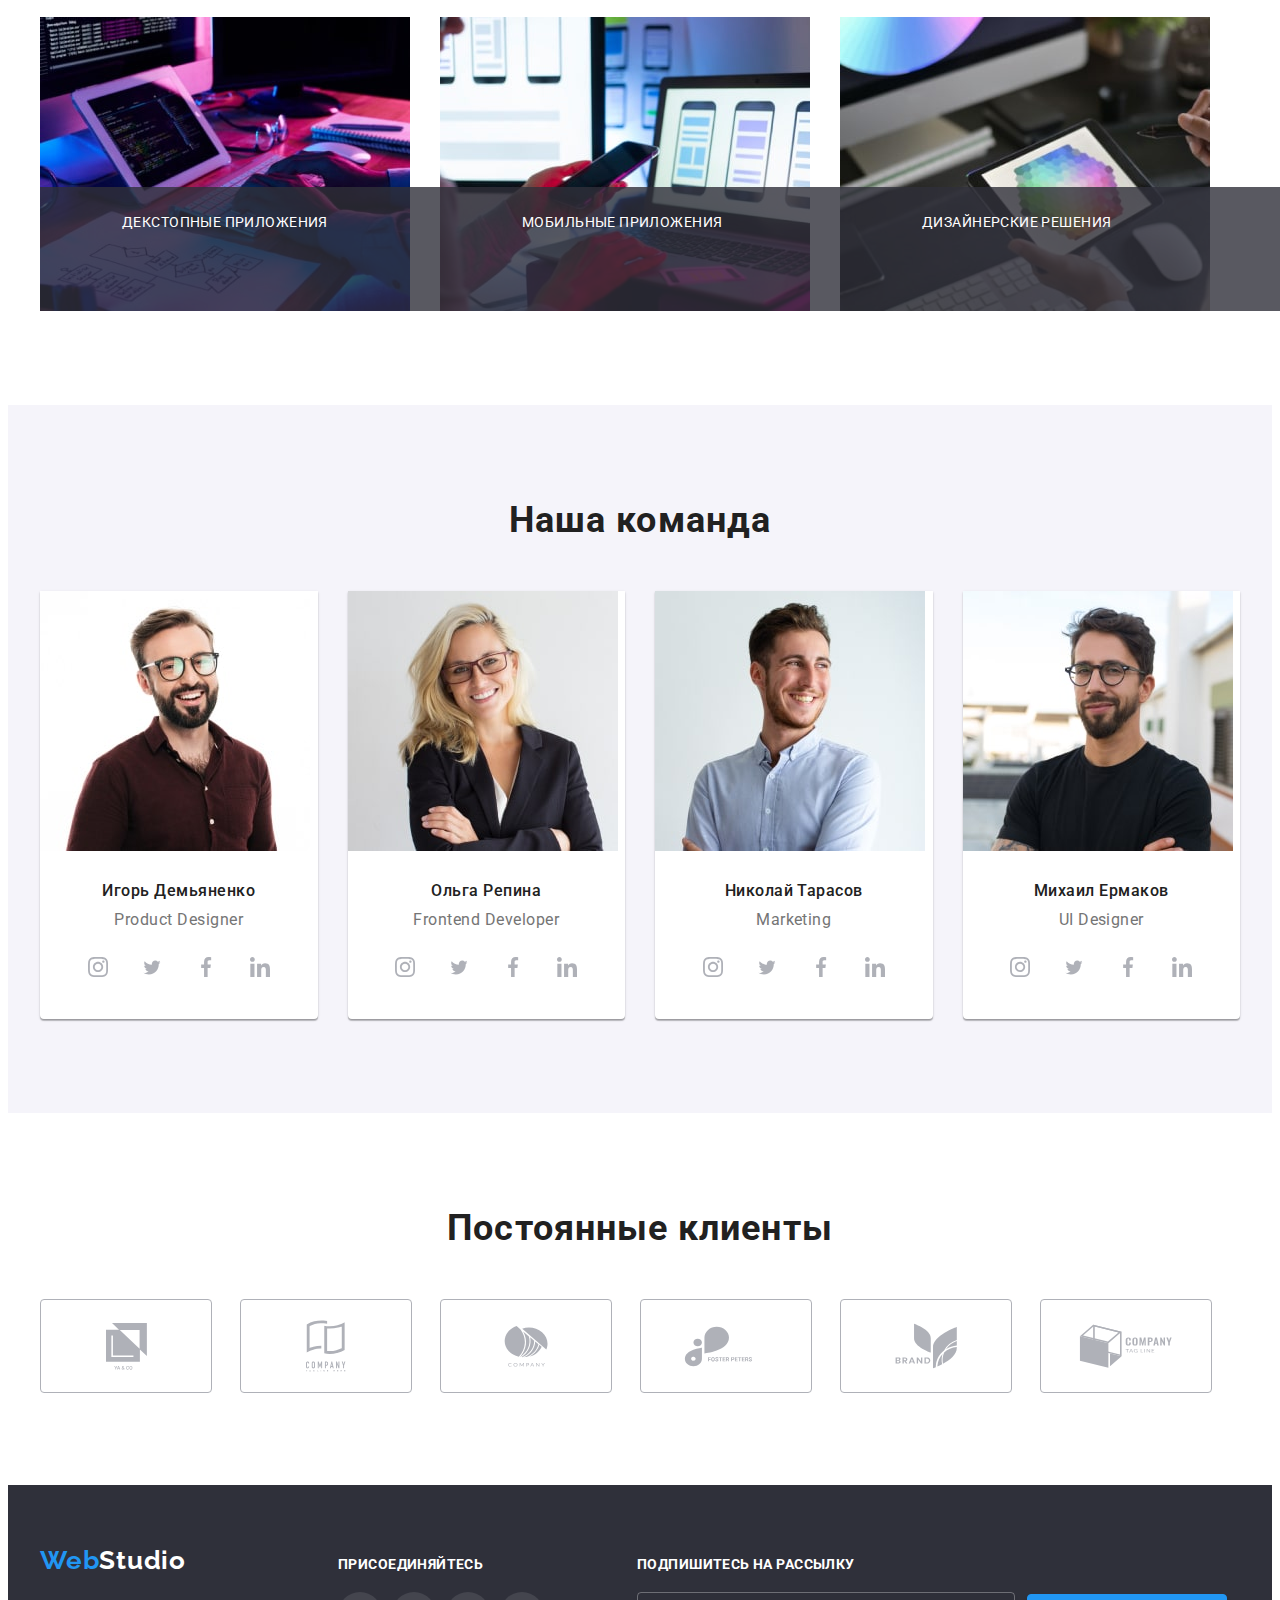
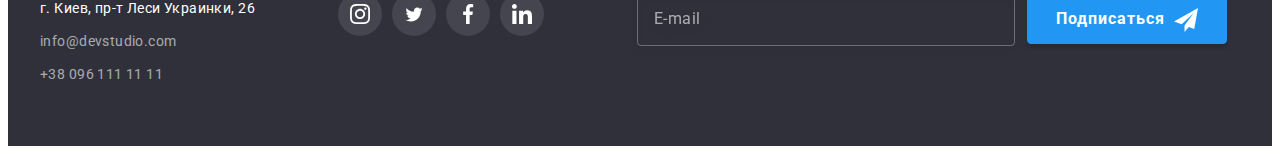
==== commit 4d701e07: "Modal адаптив" ====
--- a/index.html
+++ b/index.html
@@ -24,7 +24,7 @@
   <body>
     <!-- Хедер -->
     <header class="header">
-      <div class="container">
+      <div class="container header__container">
         <a href="" lang="en" class="logo link"
           ><span class="logo__accent">Web</span>Studio</a
         >
@@ -89,14 +89,20 @@
           </div>
 
           <div class="mob-menu__bottom">
-            <div class="mob-connect">
-              <a href="tel:+380961111111" class="mob-connect__tel link"
-                >+38 096 111 11 11</a
-              >
-              <a href="mailto:info@devstudio.com" class="mob-connect__mail link"
-                >info@devstudio.com</a
-              >
-            </div>
+            <ul class="mob-connect__list list">
+              <li class="mob-connect__item">
+                <a href="tel:+380961111111" class="mob-connect__tel link"
+                  >+38 096 111 11 11</a
+                >
+              </li>
+              <li>
+                <a
+                  href="mailto:info@devstudio.com"
+                  class="mob-connect__mail link"
+                  >info@devstudio.com</a
+                >
+              </li>
+            </ul>
 
             <ul class="mob-soc__list list">
               <li class="mob-soc__item">
@@ -784,11 +790,13 @@
               value="true"
               class="modal-check visually-hidden"
             />
-            <label for="privacy" class="check-text"
-              >Соглашаюсь с рассылкой и принимаю<a href="" class="check-link"
-                >Условия договора</a
-              ></label
-            >
+            <span class="check-text-wrap">
+              <label for="privacy" class="check-text"
+                >Соглашаюсь с рассылкой и принимаю<a href="" class="check-link"
+                  >Условия договора</a
+                ></label
+              >
+            </span>
           </div>
 
           <button type="submit" class="submit-btn">Отправить</button>
@@ -796,6 +804,8 @@
       </div>
     </div>
 
+    <!-- Скрипты -->
+
     <script src="./js/modal.js"></script>
     <script src="./js/menu.js"></script>
   </body>
--- a/css/main.min.css
+++ b/css/main.min.css
@@ -1 +1 @@
-:root{--main-btn-color: #2196f3;--second-btn-color: #ffffff;--main-title-color: #ffffff;--second-title-color: #2f303a;--accent-blu-color: #2196f3;--accent-white-color: #ffffff}.visually-hidden{position:absolute;white-space:nowrap;width:1px;height:1px;overflow:hidden;border:0;padding:0;clip:rect(0 0 0 0);clip-path:inset(50%);margin:-1px}.container{width:100%;margin:0 auto;padding-left:15px;padding-right:15px}@media screen and (min-width: 480px){.container{width:480px}}@media screen and (min-width: 768px){.container{width:768px}}@media screen and (min-width: 1200px){.container{width:1200px;max-width:1600px}}.btn{font-family:inherit;background-color:var(--main-btn-color);border:none;cursor:pointer;border-radius:4px}.section{padding-top:60px;padding-bottom:60px}@media screen and (min-width: 1200px){.section{padding-top:94px;padding-bottom:94px}}.backdrop{width:100%;height:100%;background-color:rgba(0,0,0,.2);position:fixed;top:0;transition:opacity 250ms,visibility 250ms}.is-hidden{visibility:hidden;opacity:0;pointer-events:none}.no-scroll{overflow:hidden}.modal{width:528px;height:581px;background-color:#fff;box-shadow:0px 1px 3px rgba(0,0,0,.12),0px 1px 1px rgba(0,0,0,.14),0px 2px 1px rgba(0,0,0,.2);border-radius:4px;position:absolute;top:50%;left:50%;transform:translate(-50%, -50%) scale(1) rotate(0);transition:transform 250ms cubic-bezier(0.4, 0, 0.2, 1);padding:40px}.backdrop.is-hidden .modal{transform:translate(-50%, -50%) scale(0) rotate(90deg)}.modal-close-btn{display:flex;justify-content:center;align-items:center;width:30px;height:30px;border:1px solid rgba(0,0,0,.1);border-radius:50%;background:rgba(0,0,0,0);position:absolute;top:8px;right:8px}.modal-close-icon{transition:transform 250ms cubic-bezier(0.4, 0, 0.2, 1)}.modal-close-icon:focus,.modal-close-icon:hover{fill:var(--accent-blu-color)}.modal-title{font-family:"Roboto";font-style:normal;font-weight:700;font-size:20px;line-height:1.15;text-align:center;letter-spacing:.03em;color:#212121;margin-bottom:12px}.modal-field:not(:first-child){margin-top:10px}.input-wrap{position:relative}.user-icon{position:absolute;left:15px;top:50%;transform:translateY(-50%);transition:transform 250ms cubic-bezier(0.4, 0, 0.2, 1)}.modal-label{font-family:"Roboto";font-style:normal;font-weight:400;font-size:12px;line-height:1.1666666667;letter-spacing:.01em;color:#757575;margin-left:auto;margin-bottom:4px;display:block}.modal-input{width:100%;height:40px;border:1px solid rgba(33,33,33,.2);border-radius:4px;outline:none;padding-left:42px;transition:transform 250ms cubic-bezier(0.4, 0, 0.2, 1)}.modal-input:focus{border-color:var(--accent-blu-color)}.modal-input:focus+.user-icon{fill:var(--accent-blu-color)}.modal-text{width:100%;height:120px;font-size:14px;border:1px solid rgba(33,33,33,.2);border-radius:4px;resize:none;outline:none;padding:12px 16px;transition:transform 250ms cubic-bezier(0.4, 0, 0.2, 1)}.modal-text::placeholder{font-family:"Roboto";font-style:normal;font-weight:400;font-size:14px;line-height:1.1428571429;letter-spacing:.01em;color:rgba(117,117,117,.5)}.modal-text:focus{border-color:var(--accent-blu-color)}.check-field{margin-top:20px}.check-text{font-family:"Roboto";font-style:normal;font-weight:400;font-size:14px;line-height:1.7142857143;letter-spacing:.03em;color:#757575;display:flex;align-items:center}.check-text::before{content:"";width:16px;height:15px;border:2px solid #212121;border-radius:2px;margin-right:9px;margin-left:12px;transition:transform 250ms cubic-bezier(0.4, 0, 0.2, 1)}.modal-check:checked+.check-text::before{background-color:var(--accent-blu-color);background-image:url(../images/check.svg);border:none;background-repeat:no-repeat;background-position:center}.modal-check:focus+.check-text::before{border-color:var(--accent-blu-color)}.check-link{font-family:"Roboto";font-style:normal;font-weight:400;font-size:14px;line-height:1.7142857143;letter-spacing:.03em;color:var(--accent-blu-color);align-items:center;display:flex;margin-left:4px}.submit-btn{display:flex;margin:0 auto;padding:10px 55px;width:200px;height:50px;align-items:center;text-align:center;margin-top:30px;background:var(--main-btn-color);box-shadow:0px 4px 4px rgba(0,0,0,.15);border-radius:4px;border:1px solid var(--main-btn-color);font-family:"Roboto";font-style:normal;font-weight:700;font-size:16px;line-height:1.875;letter-spacing:.06em;color:var(--second-btn-color);outline:none}.submit-btn:focus{background-color:#188ce8;box-shadow:0px 4px 4px rgba(0,0,0,.15);transition:transform 250ms cubic-bezier(0.4, 0, 0.2, 1)}.logo{font-family:"Raleway";font-weight:700;font-size:24px;line-height:1.1666666667;letter-spacing:.03em;color:#212121}@media screen and (min-width: 768px){.logo{font-size:24px;line-height:1.1666666667}}@media screen and (min-width: 1200px){.logo{font-size:26px;line-height:1.1923076923}}.logo__accent{font-family:"Raleway";font-weight:700;font-size:24px;line-height:1.1666666667;letter-spacing:.03em;color:var(--accent-blu-color)}@media screen and (min-width: 768px){.logo__accent{font-size:24px;line-height:1.1666666667}}@media screen and (min-width: 1200px){.logo__accent{font-size:26px;line-height:1.1923076923}}p,h1,h2,h3,h4,h5,h6{margin:0}ol,ul{margin:0;padding-left:0}img{display:block;max-width:100%;width:auto;height:auto}button{cursor:pointer}body{font-family:"Roboto","Open Sans",sans-serif;color:#212121}.list{list-style-type:none}.link{text-decoration:none}.header{background-color:#fff;border-bottom:1px solid #ececec;padding-top:16px;padding-bottom:16px}@media screen and (min-width: 768px){.header{padding-top:26px;padding-bottom:26px}}@media screen and (min-width: 1200px){.header{padding-top:24px;padding-bottom:25px}}.header .container{display:flex;align-items:center}.nav{display:none}@media screen and (min-width: 768px){.nav{display:contents}}@media screen and (min-width: 1200px){.nav{display:contents}}.nav__list{display:flex;align-items:center;margin-left:93px}@media screen and (min-width: 768px){.nav__list{margin-left:88px}}.nav__item:not(:last-child){margin-right:50px}.nav__link{position:relative;font-weight:500;font-size:14px;line-height:1.1428571429;letter-spacing:.02em;color:#212121;transition:color 250ms cubic-bezier(0.4, 0, 0.2, 1)}.nav__link.current::after{content:"";position:absolute;width:100%;height:4px;border-radius:2px;background-color:var(--accent-blu-color);left:0;transition:color 250ms cubic-bezier(0.4, 0, 0.2, 1)}@media screen and (min-width: 768px){.nav__link.current::after{bottom:-38px}}@media screen and (min-width: 1200px){.nav__link.current::after{bottom:-34px}}.nav__link:hover,.nav__link:focus{color:var(--accent-blu-color)}.connect{display:none;margin-left:auto}@media screen and (min-width: 768px){.connect{display:block}}@media screen and (min-width: 1200px){.connect{display:flex;margin-left:auto;margin:0 auto}}.connect__mail{display:flex;align-items:center;font-weight:500;font-size:12px;line-height:1.1666666667;letter-spacing:.02em;color:#757575;transition:color 250ms cubic-bezier(0.4, 0, 0.2, 1)}@media screen and (min-width: 768px){.connect__mail{margin-bottom:10px;font-size:12px;line-height:1.1666666667}}@media screen and (min-width: 1200px){.connect__mail{margin-bottom:0px;margin-right:50px;font-size:14px;line-height:1.1428571429}}.connect__mail:hover,.connect__mail:focus{color:var(--accent-blu-color)}.connect__mail-icon{fill:currentColor;margin-right:10px;align-self:center}.connect__tel{display:flex;align-items:center;font-weight:500;font-size:12px;line-height:1.1666666667;letter-spacing:.02em;color:#757575;transition:color 250ms cubic-bezier(0.4, 0, 0.2, 1)}@media screen and (min-width: 768px){.connect__tel{font-size:12px;line-height:1.1666666667}}@media screen and (min-width: 1200px){.connect__tel{font-size:14px;line-height:1.1428571429}}.connect__tel:hover,.connect__tel:focus{color:var(--accent-blu-color)}.connect__tel-icon{fill:currentColor;margin-right:10px;align-self:center}.mob-menu__open-btn{display:block;margin-left:auto;color:#212121;background-color:rgba(0,0,0,0);border:rgba(0,0,0,0);transition:fill 250ms cubic-bezier(0.4, 0, 0.2, 1)}.mob-menu__open-btn:hover,.mob-menu__open-btn:focus{fill:var(--accent-blu-color)}@media screen and (min-width: 768px){.mob-menu__open-btn{display:none}}@media screen and (min-width: 1200px){.mob-menu__open-btn{display:none}}.mob-menu{position:fixed;z-index:1;top:0;left:0;background-color:#fff;width:100vw;height:100vh;padding-top:21px;padding-left:40px;padding-bottom:48px}.mob-menu>.container{display:flex;flex-direction:column;justify-content:space-between;height:100%}.mob-menu__close-btn{display:block;margin-left:auto;margin-bottom:9px;border:rgba(0,0,0,0);background-color:rgba(0,0,0,0);transition:fill 250ms cubic-bezier(0.4, 0, 0.2, 1)}.mob-menu__close-btn:hover,.mob-menu__close-btn:focus{fill:var(--accent-blu-color)}.mob-menu__list{margin-bottom:302px}.mob-menu__item{margin-bottom:35px}.mob-menu__link{font-size:40px;line-height:47px;letter-spacing:.02em;color:#212121;transition:color 250ms cubic-bezier(0.4, 0, 0.2, 1)}.mob-menu__link:hover,.mob-menu__link:focus{color:var(--accent-blu-color)}.mob-connect__tel{font-size:34px;line-height:1.1764705882;letter-spacing:.02em;color:var(--accent-blu-color);margin-bottom:32px}.mob-connect__mail{font-size:24px;line-height:1.1666666667;letter-spacing:.02em;color:#757575}.mob-soc__list{display:flex;margin-top:64px}.mob-soc__item:not(:last-child){margin-right:10px;padding-right:10px;border-right:1px solid rgba(33,33,33,.2)}.mob-soc__link{font-family:"Roboto";font-style:normal;font-weight:500;font-size:18px;line-height:1.2222222222;letter-spacing:.02em;color:var(--accent-blu-color);text-align:center}.hero{background-color:#c4c4c4;background-image:linear-gradient(rgba(47, 48, 58, 0.4), rgba(47, 48, 58, 0.4)),url(../images/hero-bg-mobile.jpg);background-repeat:no-repeat;background-size:calc(100% - 30px);max-width:480px;flex-grow:1;background-size:cover;margin:0 auto;padding-top:118px;padding-bottom:118px}@media(min-device-pixel-ratio: 2),(min-resolution: 192dpi),(min-resolution: 2dppx){.hero{background-image:linear-gradient(rgba(47, 48, 58, 0.4), rgba(47, 48, 58, 0.4)),url(../images/hero-bg-mobile-2x.jpg)}}@media screen and (min-width: 768px){.hero{background-image:linear-gradient(rgba(47, 48, 58, 0.4), rgba(47, 48, 58, 0.4)),url(../images/hero-bg-tablet.jpg);height:400px;max-width:768px}}@media screen and (min-width: 768px)and (min-device-pixel-ratio: 2),screen and (min-width: 768px)and (min-resolution: 192dpi),screen and (min-width: 768px)and (min-resolution: 2dppx){.hero{background-image:linear-gradient(rgba(47, 48, 58, 0.4), rgba(47, 48, 58, 0.4)),url(../images/hero-bg-tablet-2x.jpg)}}@media screen and (min-width: 1200px){.hero{background-image:linear-gradient(rgba(47, 48, 58, 0.4), rgba(47, 48, 58, 0.4)),url(../images/hero-bg.jpg);height:600px;max-width:1600px;padding-top:200px;padding-bottom:200px}}@media screen and (min-width: 1200px)and (min-device-pixel-ratio: 2),screen and (min-width: 1200px)and (min-resolution: 192dpi),screen and (min-width: 1200px)and (min-resolution: 2dppx){.hero{background-image:linear-gradient(rgba(47, 48, 58, 0.4), rgba(47, 48, 58, 0.4)),url(../images/hero-bg-2x.jpg)}}.hero .container{width:100%;padding:0;padding-left:15px;padding-right:15px}@media screen and (min-width: 768px){.hero .container{width:768px}}@media screen and (min-width: 1200px){.hero .container{width:1200px}}.hero__text{font-weight:900;font-size:26px;line-height:1.62;text-align:center;letter-spacing:.06em;text-transform:uppercase;color:var(--accent-white-color);max-width:360px;margin:0 auto;margin-bottom:30px}@media screen and (min-width: 1200px){.hero__text{font-size:44px;line-height:1.36;max-width:696px}}.hero__btn{font-weight:700;font-size:16px;line-height:1.88;display:flex;align-items:center;text-align:center;letter-spacing:.06em;color:var(--second-btn-color);margin:0 auto;padding:10px 32px 10px 32px}.benefits{background-color:#fff}.benefits__list{width:100%;display:flex;flex-wrap:wrap;gap:30px}.benefits__item{width:100%;max-width:450px}@media screen and (min-width: 768px){.benefits__item{width:calc((100% - 30px)/2);max-width:354px}}@media screen and (min-width: 1200px){.benefits__item{width:calc((100% - 90px)/4);max-width:270px}}.benefits__icon{display:flex;height:120px;margin-bottom:30px;background-color:#f5f4fa;border-radius:4px;justify-content:center;align-items:center}.benefits__top-text{font-weight:700;font-size:14px;line-height:1.1428571429;letter-spacing:.03em;text-transform:uppercase;color:#212121;margin-bottom:10px}@media screen and (min-width: 480px){.benefits__top-text{text-align:center}}@media screen and (min-width: 768px){.benefits__top-text{text-align:start}}@media screen and (min-width: 1200px){.benefits__top-text{text-align:start}}.benefits__title{font-size:14px;line-height:1.7142857143;letter-spacing:.03em;color:#757575}@media screen and (max-width: 480px){.about{display:none}}@media screen and (min-width: 480px){.about{display:none}}@media screen and (min-width: 1200px){.about{display:block;background-color:#fff;padding-bottom:94px}}.about__text{font-weight:700;font-size:36px;line-height:1.1666666667;text-align:center;letter-spacing:.03em;color:#212121;margin-bottom:50px}.about__list{display:flex;flex-direction:row}.about__item{position:relative;overflow:visible}.about__item:not(:last-child){margin-right:30px}.about__item-overlay{position:absolute;display:flex;flex-wrap:wrap;bottom:0;width:100%;height:70px;padding:27px 82px;font-size:14px;line-height:1.1428571429;text-align:center;letter-spacing:.03em;text-transform:uppercase;color:#fff;background-color:rgba(47,48,58,.8)}.team{width:100%;background-color:#f5f4fa}.team__text{font-weight:700;font-size:36px;line-height:1.1666666667;text-align:center;letter-spacing:.03em;color:#212121;margin-bottom:30px}@media screen and (min-width: 1200px){.team__text{margin-bottom:50px}}.team__list{width:100%;display:flex;flex-wrap:wrap;gap:30px}.team__item{background-color:#fff;box-shadow:0px 1px 3px rgba(0,0,0,.12),0px 1px 1px rgba(0,0,0,.14),0px 2px 1px rgba(0,0,0,.2);border-radius:0px 0px 4px 4px;width:100%}@media screen and (min-width: 768px){.team__item{width:calc((100% - 30px)/2)}}@media screen and (min-width: 1200px){.team__item{width:calc((100% - 90px)/4)}}.team__item-card-text{padding-top:30px;padding-bottom:24px}@media screen and (min-width: 1200px){.team__item-card-text{padding-bottom:30px}}.team__top-text{font-weight:500;font-size:16px;line-height:1.1875;text-align:center;letter-spacing:.03em;color:#212121;margin-bottom:10px}.team__bottom-text{font-size:16px;line-height:1.1875;text-align:center;letter-spacing:.03em;color:#757575}.soc-team__list{display:flex;justify-content:center;margin-top:16px;margin-left:0 auto}.soc-team__item{width:44px;height:44px}.soc-team__item:not(:last-child){margin-right:10px}.soc-team__link{width:100%;height:100%;border-radius:50%;background-color:#fff;display:flex;justify-content:center;align-items:center;transition:background-color 250ms cubic-bezier(0.4, 0, 0.2, 1)}.soc-team__link:hover,.soc-team__link:focus{background-color:var(--accent-blu-color)}.soc-team__icon{fill:#afb1b8;transition:fill 250ms cubic-bezier(0.4, 0, 0.2, 1)}.soc-team__link:hover .soc-team__icon,.soc-team__link:focus .soc-team__icon{fill:#fff}.regular-customers{background-color:#fff}.regular-customers__text{font-weight:700;font-size:36px;line-height:1.1666666667;text-align:center;letter-spacing:.03em;color:#212121;margin-bottom:50px}.regular-customers__list{margin-left:0 auto;width:100%;display:flex;flex-wrap:wrap;gap:30px}.regular-customers__item{width:170px;height:92px;background-color:#fff;width:100%;max-width:210px}@media screen and (min-width: 768px){.regular-customers__item{width:calc((100% - 30px)/2);max-width:226px}}@media screen and (min-width: 1200px){.regular-customers__item{width:calc((100% - 90px)/4);max-width:170px}}.regular-customers__link{width:100%;height:100%;background-color:#fff;border:1px solid #afb1b8;border-radius:4px;display:flex;justify-content:center;align-items:center;transition:border 250ms cubic-bezier(0.4, 0, 0.2, 1)}.regular-customers__link:hover,.regular-customers__link:focus{border:1px solid var(--accent-blu-color)}.regular-customers__icon{fill:#afb1b8;transition:fill 250ms cubic-bezier(0.4, 0, 0.2, 1)}.regular-customers__link:hover .regular-customers__icon,.regular-customers__link:focus .regular-customers__icon{fill:var(--accent-blu-color)}.footer{background-color:#2f303a;padding-top:60px;padding-bottom:60px}.footer .container{display:block}@media screen and (min-width: 768px){.footer .container{display:flex;align-items:baseline;flex-wrap:wrap}}@media screen and (min-width: 1200px){.footer .container{display:flex;align-items:baseline;flex-wrap:wrap}}.contact{display:block;text-align:center;justify-content:center;align-items:center;margin:0 auto}@media screen and (min-width: 768px){.contact{margin-left:76px;margin-bottom:0px}}@media screen and (min-width: 1200px){.contact{display:block;margin-left:0px;margin-bottom:0px;text-align:left}}.footer__logo{font-family:"Raleway";font-weight:700;font-size:26px;line-height:1.1923076923;letter-spacing:.03em;color:var(--accent-white-color)}.contact__addres-item{margin-top:20px;margin-bottom:9px}.contact__addres-link{font-style:normal;font-weight:400;font-size:14px;line-height:1.7142857143;letter-spacing:.03em;color:#fff;transition:color 250ms cubic-bezier(0.4, 0, 0.2, 1)}.contact__addres-link:hover,.contact__addres-link:focus{color:var(--accent-blu-color)}.contact__addres-mail{font-style:normal;font-size:14px;line-height:1.7142857143;letter-spacing:.03em;color:rgba(255,255,255,.6);transition:color 250ms cubic-bezier(0.4, 0, 0.2, 1)}.contact__addres-mail:hover,.contact__addres-mail:focus{color:var(--accent-blu-color)}.contact__addres-tel{font-style:normal;font-size:14px;line-height:1.7142857143;letter-spacing:.03em;color:rgba(255,255,255,.6);display:block;margin-top:9px;transition:color 250ms cubic-bezier(0.4, 0, 0.2, 1)}.contact__addres-tel:hover,.contact__addres-tel:focus{color:var(--accent-blu-color)}.soc{display:block;margin-top:60px;text-align:center}@media screen and (min-width: 768px){.soc{margin:0 auto}}@media screen and (min-width: 1200px){.soc{margin-left:70px;margin-right:0px;text-align:left}}.soc__text{font-family:"Roboto";font-style:normal;font-weight:700;font-size:14px;line-height:1.1428571429;letter-spacing:.03em;text-transform:uppercase;color:#fff}@media screen and (min-width: 1200px){.soc__text{justify-content:start}}.soc__list{display:flex;margin-top:20px;align-items:center;justify-content:center}.soc__item{width:44px;height:44px}.soc__item:not(:last-child){margin-right:10px}.soc__link{width:100%;height:100%;border-radius:50%;background-color:rgba(255,255,255,.1);display:flex;justify-content:center;align-items:center;transition:background-color 250ms cubic-bezier(0.4, 0, 0.2, 1)}.soc__link:hover,.soc__link:focus{background-color:var(--accent-blu-color)}.soc__icon{fill:#fff}.subscribe{margin:0 auto;margin-top:60px;display:flex;flex-direction:column;justify-content:center;align-items:center}@media screen and (min-width: 1200px){.subscribe{margin-left:93px;margin-top:0px;display:block}}.subscribe__wrap{display:flex;flex-direction:column;justify-content:center;align-items:center}@media screen and (min-width: 1200px){.subscribe__wrap{flex-direction:row}}.subscribe__title{font-family:"Roboto";font-style:normal;font-weight:700;font-size:14px;line-height:1.1428571429;letter-spacing:.03em;text-transform:uppercase;color:#fff;margin-bottom:20px}.subscribe__input{width:450px;height:50px;border:1px solid rgba(255,255,255,.3);filter:drop-shadow(0px 4px 4px rgba(0, 0, 0, 0.15));border-radius:4px;outline:none;background-color:rgba(0,0,0,0);padding-left:16px;align-items:center;color:rgba(255,255,255,.6);margin-right:12px}@media screen and (min-width: 1200px){.subscribe__input{width:358px}}.subscribe__input::placeholder{font-family:"Roboto";font-style:normal;font-weight:400;font-size:16px;line-height:1.25;align-items:center;letter-spacing:.03em;color:rgba(255,255,255,.6)}.subscribe__btn{display:flex;align-items:center;justify-content:center;position:relative;padding:10px 62px 10px 29px;margin-top:20px;width:200px;height:50px;background:var(--main-btn-color);box-shadow:0px 4px 4px rgba(0,0,0,.15);border-radius:4px;border:1px solid var(--main-btn-color);font-family:"Roboto";font-style:normal;font-weight:700;font-size:16px;line-height:1.875;letter-spacing:.06em;color:var(--second-btn-color);outline:none}@media screen and (min-width: 1200px){.subscribe__btn{margin-top:0px}}.subscribe__icon{fill:#fff;position:absolute;right:28px;top:13px}.button__list{margin-bottom:40px;width:100%;display:flex;flex-wrap:wrap;justify-content:start}@media screen and (min-width: 768px){.button__list{flex-direction:row;justify-content:center;margin-bottom:30px}}@media screen and (min-width: 1200px){.button__list{flex-direction:row;justify-content:center;margin-bottom:50px}}.button__item{margin-bottom:15px}.button__item:not(:last-child){margin-right:8px}.button__btn{font-family:inherit;font-weight:500;font-size:16px;line-height:1.625;text-align:center;letter-spacing:.03em;color:#212121;border:none;border-radius:4px;padding:6px 22px 6px 22px;transition:background-color 250ms cubic-bezier(0.4, 0, 0.2, 1),color 250ms cubic-bezier(0.4, 0, 0.2, 1),box-shadow 250ms cubic-bezier(0.4, 0, 0.2, 1)}.button__btn:hover,.button__btn:focus{background-color:var(--accent-blu-color);color:var(--accent-white-color);box-shadow:0px 3px 1px rgba(0,0,0,.1),0px 1px 2px rgba(0,0,0,.08),0px 2px 2px rgba(0,0,0,.12);border-radius:4px}.card-set__list{width:100%;display:flex;flex-wrap:wrap;gap:30px}.card-set__item{transition:box-shadow 250ms cubic-bezier(0.4, 0, 0.2, 1);width:100%}.card-set__item:hover,.card-set__item:focus{box-shadow:0px 1px 1px rgba(0,0,0,.12),0px 4px 4px rgba(0,0,0,.06),1px 4px 6px rgba(0,0,0,.16)}@media screen and (min-width: 768px){.card-set__item{width:calc((100% - 30px)/2);display:flex;flex-direction:column}}@media screen and (min-width: 1200px){.card-set__item{width:calc((100% - 60px)/3)}}@media screen and (min-width: 768px){.card-set__item .card-set__item-description{flex-grow:1}}.card-set__item-wrap{position:relative;overflow:hidden}.card-set__item-text{position:absolute;top:0;height:100%;padding:63px 24px;color:var(--main-title-color);background:rgba(33,150,243,.9);font-size:18px;line-height:1.5555555556;letter-spacing:.03em;transform:translateY(100%);transition:transform 250ms cubic-bezier(0.4, 0, 0.2, 1)}.card-set__item:hover .card-set__item-text{transform:translateY(0%)}.card-set__item-description{padding-top:20px;padding-bottom:20px;border-left:1px solid #eee;border-right:1px solid #eee;border-bottom:1px solid #eee}.card-set__top-text{font-weight:700;font-size:18px;line-height:2;letter-spacing:.06em;color:#212121;padding-left:24px;padding-right:24px}.card-set__title{font-size:16px;line-height:1.875;letter-spacing:.03em;color:#757575;margin-top:4px;padding-left:24px;padding-right:24px}/*# sourceMappingURL=main.min.css.map */+:root{--main-btn-color: #2196f3;--second-btn-color: #ffffff;--main-title-color: #ffffff;--second-title-color: #2f303a;--accent-blu-color: #2196f3;--accent-white-color: #ffffff}.visually-hidden{position:absolute;white-space:nowrap;width:1px;height:1px;overflow:hidden;border:0;padding:0;clip:rect(0 0 0 0);clip-path:inset(50%);margin:-1px}.container{width:100%;margin:0 auto;padding-left:15px;padding-right:15px}@media screen and (min-width: 480px){.container{width:480px}}@media screen and (min-width: 768px){.container{width:768px}}@media screen and (min-width: 1200px){.container{width:1200px;max-width:1600px}}.btn{font-family:inherit;background-color:var(--main-btn-color);border:none;cursor:pointer;border-radius:4px}.section{padding-top:60px;padding-bottom:60px}@media screen and (min-width: 1200px){.section{padding-top:94px;padding-bottom:94px}}.backdrop{width:100%;height:100%;background-color:rgba(0,0,0,.2);position:fixed;top:0;transition:opacity 250ms,visibility 250ms}.is-hidden{visibility:hidden;opacity:0;pointer-events:none}.no-scroll{overflow:hidden}.modal{width:100%;max-width:450px;height:609px;background-color:#fff;box-shadow:0px 1px 3px rgba(0,0,0,.12),0px 1px 1px rgba(0,0,0,.14),0px 2px 1px rgba(0,0,0,.2);border-radius:4px;position:absolute;top:50%;left:50%;transform:translate(-50%, -50%) scale(1) rotate(0);transition:transform 250ms cubic-bezier(0.4, 0, 0.2, 1);padding:40px}@media screen and (min-width: 768px){.modal{max-width:450px;height:609px}}@media screen and (min-width: 1200px){.modal{max-width:528px;height:581px}}.backdrop.is-hidden .modal{transform:translate(-50%, -50%) scale(0) rotate(90deg)}.modal-close-btn{display:flex;justify-content:center;align-items:center;width:30px;height:30px;border:1px solid rgba(0,0,0,.1);border-radius:50%;background:rgba(0,0,0,0);position:absolute;top:8px;right:8px}.modal-close-icon{transition:transform 250ms cubic-bezier(0.4, 0, 0.2, 1)}.modal-close-icon:focus,.modal-close-icon:hover{fill:var(--accent-blu-color)}.modal-title{font-family:"Roboto";font-style:normal;font-weight:700;font-size:20px;line-height:1.5;text-align:center;letter-spacing:.03em;color:#212121;margin-bottom:12px}@media screen and (min-width: 1200px){.modal-title{font-size:20px;line-height:1.15}}.modal-field:not(:first-child){margin-top:10px}.input-wrap{position:relative}.user-icon{position:absolute;left:15px;top:50%;transform:translateY(-50%);transition:transform 250ms cubic-bezier(0.4, 0, 0.2, 1)}.modal-label{font-family:"Roboto";font-style:normal;font-weight:400;font-size:12px;line-height:1.1666666667;letter-spacing:.01em;color:#757575;margin-left:auto;margin-bottom:4px;display:block}.modal-input{width:100%;height:40px;border:1px solid rgba(33,33,33,.2);border-radius:4px;outline:none;padding-left:40px;transition:transform 250ms cubic-bezier(0.4, 0, 0.2, 1)}.modal-input:focus{border-color:var(--accent-blu-color)}.modal-input:focus+.user-icon{fill:var(--accent-blu-color)}.modal-text{width:100%;height:120px;font-size:14px;border:1px solid rgba(33,33,33,.2);border-radius:4px;resize:none;outline:none;padding:12px 16px;transition:transform 250ms cubic-bezier(0.4, 0, 0.2, 1)}.modal-text::placeholder{font-family:"Roboto";font-style:normal;font-weight:400;font-size:14px;line-height:1.1428571429;letter-spacing:.01em;color:rgba(117,117,117,.5)}.modal-text:focus{border-color:var(--accent-blu-color)}.check-field{margin-top:20px}.check-text{display:flex;align-items:center;font-family:"Roboto";font-style:normal;font-weight:400;font-size:12px;line-height:1.1666666667;letter-spacing:.03em;color:#757575}@media screen and (min-width: 1200px){.check-text{font-size:14px;line-height:1.7142857143}}.check-text::before{content:"";width:16px;height:15px;border:2px solid #212121;border-radius:2px;margin-right:9px;margin-left:1px;transition:transform 250ms cubic-bezier(0.4, 0, 0.2, 1)}@media screen and (min-width: 1200px){.check-text::before{margin-left:12px}}.modal-check:checked+.check-text::before{background-color:var(--accent-blu-color);background-image:url(../images/check.svg);border:none;background-repeat:no-repeat;background-position:center}.modal-check:focus+.check-text::before{border-color:var(--accent-blu-color)}.check-link{font-family:"Roboto";font-style:normal;font-weight:400;font-size:12px;line-height:1.1666666667;letter-spacing:.03em;color:var(--accent-blu-color);align-items:center;margin-left:2px}@media screen and (min-width: 1200px){.check-link{font-size:14px;line-height:1.7142857143}}@media screen and (min-width: 1200px){.check-link{display:flex;margin-left:4px}}.submit-btn{display:flex;margin:0 auto;padding:10px 55px;width:200px;height:50px;align-items:center;text-align:center;margin-top:31px;background:var(--main-btn-color);box-shadow:0px 4px 4px rgba(0,0,0,.15);border-radius:4px;border:1px solid var(--main-btn-color);font-family:"Roboto";font-style:normal;font-weight:700;font-size:16px;line-height:1.875;letter-spacing:.06em;color:var(--second-btn-color);outline:none}@media screen and (min-width: 1200px){.submit-btn{margin-top:30px}}.submit-btn:focus{background-color:#188ce8;box-shadow:0px 4px 4px rgba(0,0,0,.15);transition:transform 250ms cubic-bezier(0.4, 0, 0.2, 1)}.logo{font-family:"Raleway";font-weight:700;font-size:24px;line-height:1.1666666667;letter-spacing:.03em;color:#212121}@media screen and (min-width: 768px){.logo{font-size:24px;line-height:1.1666666667}}@media screen and (min-width: 1200px){.logo{font-size:26px;line-height:1.1923076923}}.logo__accent{font-family:"Raleway";font-weight:700;font-size:24px;line-height:1.1666666667;letter-spacing:.03em;color:var(--accent-blu-color)}@media screen and (min-width: 768px){.logo__accent{font-size:24px;line-height:1.1666666667}}@media screen and (min-width: 1200px){.logo__accent{font-size:26px;line-height:1.1923076923}}p,h1,h2,h3,h4,h5,h6{margin:0}ol,ul{margin:0;padding-left:0}img{display:block;max-width:100%;width:auto;height:auto}button{cursor:pointer}body{font-family:"Roboto","Open Sans",sans-serif;color:#212121}.list{list-style-type:none}.link{text-decoration:none}.header{background-color:#fff;border-bottom:1px solid #ececec;padding-top:16px;padding-bottom:16px}@media screen and (min-width: 768px){.header{padding-top:26px;padding-bottom:26px}}@media screen and (min-width: 1200px){.header{padding-top:24px;padding-bottom:25px}}.header__container{display:flex;align-items:center}.nav{display:none}@media screen and (min-width: 768px){.nav{display:contents}}@media screen and (min-width: 1200px){.nav{display:contents}}.nav__list{display:flex;align-items:center;margin-left:93px}@media screen and (min-width: 768px){.nav__list{margin-left:88px}}.nav__item:not(:last-child){margin-right:50px}.nav__link{position:relative;font-weight:500;font-size:14px;line-height:1.1428571429;letter-spacing:.02em;color:#212121;transition:color 250ms cubic-bezier(0.4, 0, 0.2, 1)}.nav__link.current::after{content:"";position:absolute;width:100%;height:4px;border-radius:2px;background-color:var(--accent-blu-color);left:0;transition:color 250ms cubic-bezier(0.4, 0, 0.2, 1)}@media screen and (min-width: 768px){.nav__link.current::after{bottom:-37px}}@media screen and (min-width: 1200px){.nav__link.current::after{bottom:-33px}}.nav__link:hover,.nav__link:focus{color:var(--accent-blu-color)}.connect{display:none;margin-left:auto}@media screen and (min-width: 768px){.connect{display:block}}@media screen and (min-width: 1200px){.connect{display:flex;margin-left:auto}}.connect__mail{display:flex;align-items:center;font-weight:500;font-size:12px;line-height:1.1666666667;letter-spacing:.02em;color:#757575;transition:color 250ms cubic-bezier(0.4, 0, 0.2, 1)}@media screen and (min-width: 768px){.connect__mail{margin-bottom:10px;font-size:12px;line-height:1.1666666667}}@media screen and (min-width: 1200px){.connect__mail{margin-bottom:0px;margin-right:50px;font-size:14px;line-height:1.1428571429}}.connect__mail:hover,.connect__mail:focus{color:var(--accent-blu-color)}.connect__mail-icon{fill:currentColor;margin-right:10px;align-self:center}.connect__tel{display:flex;align-items:center;font-weight:500;font-size:12px;line-height:1.1666666667;letter-spacing:.02em;color:#757575;transition:color 250ms cubic-bezier(0.4, 0, 0.2, 1)}@media screen and (min-width: 768px){.connect__tel{font-size:12px;line-height:1.1666666667}}@media screen and (min-width: 1200px){.connect__tel{font-size:14px;line-height:1.1428571429}}.connect__tel:hover,.connect__tel:focus{color:var(--accent-blu-color)}.connect__tel-icon{fill:currentColor;margin-right:10px;align-self:center}.mob-menu__open-btn{display:block;margin-left:auto;color:#212121;background-color:rgba(0,0,0,0);border:rgba(0,0,0,0);transition:fill 250ms cubic-bezier(0.4, 0, 0.2, 1)}.mob-menu__open-btn:hover,.mob-menu__open-btn:focus{fill:var(--accent-blu-color)}@media screen and (min-width: 768px){.mob-menu__open-btn{display:none}}@media screen and (min-width: 1200px){.mob-menu__open-btn{display:none}}.mob-menu{position:fixed;z-index:1;top:0;left:0;background-color:#fff;width:100vw;height:100%}.mob-menu>.container{display:flex;flex-direction:column;justify-content:space-between;padding-top:21px;padding-left:40px;padding-bottom:48px;height:100%;overflow-y:auto}.mob-menu__close-btn{display:block;margin-left:auto;margin-bottom:9px;border:rgba(0,0,0,0);background-color:rgba(0,0,0,0);transition:fill 250ms cubic-bezier(0.4, 0, 0.2, 1)}.mob-menu__close-btn:hover,.mob-menu__close-btn:focus{fill:var(--accent-blu-color)}.mob-menu__item:not(:last-child){margin-bottom:32px}.mob-menu__link{font-size:40px;line-height:47px;letter-spacing:.02em;color:#212121;transition:color 250ms cubic-bezier(0.4, 0, 0.2, 1)}.mob-menu__link:hover,.mob-menu__link:focus{color:var(--accent-blu-color)}.mob-connect__item{margin-bottom:32px}.mob-connect__tel{font-size:34px;line-height:1.1764705882;letter-spacing:.02em;color:var(--accent-blu-color);display:block;margin-bottom:32px}.mob-connect__mail{font-size:24px;line-height:1.1666666667;letter-spacing:.02em;color:#757575;display:block;margin-bottom:64px}.mob-soc__list{display:flex;flex-wrap:wrap;gap:10px}.mob-soc__item:not(:last-child){margin-right:10px;padding-right:10px;border-right:1px solid rgba(33,33,33,.2)}.mob-soc__link{font-size:18px;line-height:1.2222222222;letter-spacing:.02em;color:var(--accent-blu-color);text-align:center}.hero{background-color:#c4c4c4;background-image:linear-gradient(rgba(47, 48, 58, 0.4), rgba(47, 48, 58, 0.4)),url(../images/hero-bg-mobile.jpg);background-repeat:no-repeat;background-size:calc(100% - 30px);max-width:480px;flex-grow:1;background-size:cover;margin:0 auto;padding-top:118px;padding-bottom:118px}@media(min-device-pixel-ratio: 2),(min-resolution: 192dpi),(min-resolution: 2dppx){.hero{background-image:linear-gradient(rgba(47, 48, 58, 0.4), rgba(47, 48, 58, 0.4)),url(../images/hero-bg-mobile-2x.jpg)}}@media screen and (min-width: 768px){.hero{background-image:linear-gradient(rgba(47, 48, 58, 0.4), rgba(47, 48, 58, 0.4)),url(../images/hero-bg-tablet.jpg);height:400px;max-width:768px}}@media screen and (min-width: 768px)and (min-device-pixel-ratio: 2),screen and (min-width: 768px)and (min-resolution: 192dpi),screen and (min-width: 768px)and (min-resolution: 2dppx){.hero{background-image:linear-gradient(rgba(47, 48, 58, 0.4), rgba(47, 48, 58, 0.4)),url(../images/hero-bg-tablet-2x.jpg)}}@media screen and (min-width: 1200px){.hero{background-image:linear-gradient(rgba(47, 48, 58, 0.4), rgba(47, 48, 58, 0.4)),url(../images/hero-bg.jpg);height:600px;max-width:1600px;padding-top:200px;padding-bottom:200px}}@media screen and (min-width: 1200px)and (min-device-pixel-ratio: 2),screen and (min-width: 1200px)and (min-resolution: 192dpi),screen and (min-width: 1200px)and (min-resolution: 2dppx){.hero{background-image:linear-gradient(rgba(47, 48, 58, 0.4), rgba(47, 48, 58, 0.4)),url(../images/hero-bg-2x.jpg)}}.hero .container{width:100%;padding:0;padding-left:15px;padding-right:15px}@media screen and (min-width: 768px){.hero .container{width:768px}}@media screen and (min-width: 1200px){.hero .container{width:1200px}}.hero__text{font-weight:900;font-size:26px;line-height:1.62;text-align:center;letter-spacing:.06em;text-transform:uppercase;color:var(--accent-white-color);max-width:360px;margin:0 auto;margin-bottom:30px}@media screen and (min-width: 1200px){.hero__text{font-size:44px;line-height:1.36;max-width:696px}}.hero__btn{font-weight:700;font-size:16px;line-height:1.88;display:flex;align-items:center;text-align:center;letter-spacing:.06em;color:var(--second-btn-color);margin:0 auto;padding:10px 32px 10px 32px}.benefits{background-color:#fff}.benefits__list{width:100%;display:flex;flex-wrap:wrap;gap:30px}.benefits__item{width:100%;max-width:450px}@media screen and (min-width: 768px){.benefits__item{width:calc((100% - 30px)/2);max-width:354px}}@media screen and (min-width: 1200px){.benefits__item{width:calc((100% - 90px)/4);max-width:270px}}.benefits__icon{display:flex;height:120px;margin-bottom:30px;background-color:#f5f4fa;border-radius:4px;justify-content:center;align-items:center}.benefits__top-text{font-weight:700;font-size:14px;line-height:1.1428571429;letter-spacing:.03em;text-transform:uppercase;color:#212121;text-align:center;margin-bottom:10px}@media screen and (min-width: 768px){.benefits__top-text{text-align:start}}@media screen and (min-width: 1200px){.benefits__top-text{text-align:start}}.benefits__title{font-size:14px;line-height:1.7142857143;letter-spacing:.03em;color:#757575}@media screen and (max-width: 480px){.about{display:none}}@media screen and (min-width: 480px){.about{display:none}}@media screen and (min-width: 1200px){.about{display:block;background-color:#fff;padding-bottom:94px}}.about__text{font-weight:700;font-size:36px;line-height:1.1666666667;text-align:center;letter-spacing:.03em;color:#212121;margin-bottom:50px}.about__list{display:flex;flex-direction:row}.about__item{position:relative;overflow:visible}.about__item:not(:last-child){margin-right:30px}.about__item-overlay{position:absolute;display:flex;flex-wrap:wrap;bottom:0;width:100%;height:70px;padding:27px 82px;font-size:14px;line-height:1.1428571429;text-align:center;letter-spacing:.03em;text-transform:uppercase;color:#fff;background-color:rgba(47,48,58,.8)}.team{width:100%;background-color:#f5f4fa}.team__text{font-weight:700;font-size:36px;line-height:1.1666666667;text-align:center;letter-spacing:.03em;color:#212121;margin-bottom:30px}@media screen and (min-width: 1200px){.team__text{margin-bottom:50px}}.team__list{width:100%;display:flex;flex-wrap:wrap;gap:30px}.team__item{background-color:#fff;box-shadow:0px 1px 3px rgba(0,0,0,.12),0px 1px 1px rgba(0,0,0,.14),0px 2px 1px rgba(0,0,0,.2);border-radius:0px 0px 4px 4px;width:100%}@media screen and (min-width: 768px){.team__item{width:calc((100% - 30px)/2)}}@media screen and (min-width: 1200px){.team__item{width:calc((100% - 90px)/4)}}.team__item-card-text{padding-top:30px;padding-bottom:24px}@media screen and (min-width: 1200px){.team__item-card-text{padding-bottom:30px}}.team__top-text{font-weight:500;font-size:16px;line-height:1.1875;text-align:center;letter-spacing:.03em;color:#212121;margin-bottom:10px}.team__bottom-text{font-size:16px;line-height:1.1875;text-align:center;letter-spacing:.03em;color:#757575}.soc-team__list{display:flex;justify-content:center;margin-top:16px;margin-left:0 auto}.soc-team__item{width:44px;height:44px}.soc-team__item:not(:last-child){margin-right:10px}.soc-team__link{width:100%;height:100%;border-radius:50%;background-color:#fff;display:flex;justify-content:center;align-items:center;transition:background-color 250ms cubic-bezier(0.4, 0, 0.2, 1)}.soc-team__link:hover,.soc-team__link:focus{background-color:var(--accent-blu-color)}.soc-team__icon{fill:#afb1b8;transition:fill 250ms cubic-bezier(0.4, 0, 0.2, 1)}.soc-team__link:hover .soc-team__icon,.soc-team__link:focus .soc-team__icon{fill:#fff}.regular-customers{background-color:#fff}.regular-customers__text{font-weight:700;font-size:36px;line-height:1.1666666667;text-align:center;letter-spacing:.03em;color:#212121;margin-bottom:50px}.regular-customers__list{margin-left:0 auto;width:100%;display:flex;flex-wrap:wrap;gap:30px}.regular-customers__item{width:170px;height:92px;background-color:#fff;width:100%;max-width:210px}@media screen and (min-width: 768px){.regular-customers__item{width:calc((100% - 30px)/2);max-width:226px}}@media screen and (min-width: 1200px){.regular-customers__item{width:calc((100% - 90px)/4);max-width:170px}}.regular-customers__link{width:100%;height:100%;background-color:#fff;border:1px solid #afb1b8;border-radius:4px;display:flex;justify-content:center;align-items:center;transition:border 250ms cubic-bezier(0.4, 0, 0.2, 1)}.regular-customers__link:hover,.regular-customers__link:focus{border:1px solid var(--accent-blu-color)}.regular-customers__icon{fill:#afb1b8;transition:fill 250ms cubic-bezier(0.4, 0, 0.2, 1)}.regular-customers__link:hover .regular-customers__icon,.regular-customers__link:focus .regular-customers__icon{fill:var(--accent-blu-color)}.footer{background-color:#2f303a;padding-top:60px;padding-bottom:60px}.footer .container{display:block}@media screen and (min-width: 768px){.footer .container{display:flex;align-items:baseline;flex-wrap:wrap}}@media screen and (min-width: 1200px){.footer .container{display:flex;align-items:baseline;flex-wrap:wrap}}.contact{display:block;text-align:center;justify-content:center;align-items:center;margin:0 auto}@media screen and (min-width: 768px){.contact{margin-left:76px;margin-bottom:0px}}@media screen and (min-width: 1200px){.contact{display:block;margin-left:0px;margin-bottom:0px;text-align:left}}.footer__logo{font-family:"Raleway";font-weight:700;font-size:26px;line-height:1.1923076923;letter-spacing:.03em;color:var(--accent-white-color)}.contact__addres-item{margin-top:20px;margin-bottom:9px}.contact__addres-link{font-style:normal;font-weight:400;font-size:14px;line-height:1.7142857143;letter-spacing:.03em;color:#fff;transition:color 250ms cubic-bezier(0.4, 0, 0.2, 1)}.contact__addres-link:hover,.contact__addres-link:focus{color:var(--accent-blu-color)}.contact__addres-mail{font-style:normal;font-size:14px;line-height:1.7142857143;letter-spacing:.03em;color:rgba(255,255,255,.6);transition:color 250ms cubic-bezier(0.4, 0, 0.2, 1)}.contact__addres-mail:hover,.contact__addres-mail:focus{color:var(--accent-blu-color)}.contact__addres-tel{font-style:normal;font-size:14px;line-height:1.7142857143;letter-spacing:.03em;color:rgba(255,255,255,.6);display:block;margin-top:9px;transition:color 250ms cubic-bezier(0.4, 0, 0.2, 1)}.contact__addres-tel:hover,.contact__addres-tel:focus{color:var(--accent-blu-color)}.soc{display:block;margin-top:60px;text-align:center}@media screen and (min-width: 768px){.soc{margin:0 auto}}@media screen and (min-width: 1200px){.soc{margin-left:70px;margin-right:0px;text-align:left}}.soc__text{font-family:"Roboto";font-style:normal;font-weight:700;font-size:14px;line-height:1.1428571429;letter-spacing:.03em;text-transform:uppercase;color:#fff}@media screen and (min-width: 1200px){.soc__text{justify-content:start}}.soc__list{display:flex;margin-top:20px;align-items:center;justify-content:center}.soc__item{width:44px;height:44px}.soc__item:not(:last-child){margin-right:10px}.soc__link{width:100%;height:100%;border-radius:50%;background-color:rgba(255,255,255,.1);display:flex;justify-content:center;align-items:center;transition:background-color 250ms cubic-bezier(0.4, 0, 0.2, 1)}.soc__link:hover,.soc__link:focus{background-color:var(--accent-blu-color)}.soc__icon{fill:#fff}.subscribe{margin:0 auto;margin-top:60px;display:flex;flex-direction:column;justify-content:center;align-items:center}@media screen and (min-width: 1200px){.subscribe{margin-left:93px;margin-top:0px;display:block}}.subscribe__wrap{display:flex;flex-direction:column;justify-content:center;align-items:center}@media screen and (min-width: 1200px){.subscribe__wrap{flex-direction:row}}.subscribe__title{font-family:"Roboto";font-style:normal;font-weight:700;font-size:14px;line-height:1.1428571429;letter-spacing:.03em;text-transform:uppercase;color:#fff;margin-bottom:20px}.subscribe__input{width:450px;height:50px;flex-grow:1;border:1px solid rgba(255,255,255,.3);filter:drop-shadow(0px 4px 4px rgba(0, 0, 0, 0.15));border-radius:4px;outline:none;background-color:rgba(0,0,0,0);padding-left:16px;align-items:center;color:rgba(255,255,255,.6);margin-right:12px}@media screen and (min-width: 1200px){.subscribe__input{width:358px}}.subscribe__input::placeholder{font-family:"Roboto";font-style:normal;font-weight:400;font-size:16px;line-height:1.25;align-items:center;letter-spacing:.03em;color:rgba(255,255,255,.6)}.subscribe__btn{display:flex;align-items:center;justify-content:center;position:relative;padding:10px 62px 10px 29px;margin-top:20px;width:200px;height:50px;background:var(--main-btn-color);box-shadow:0px 4px 4px rgba(0,0,0,.15);border-radius:4px;border:1px solid var(--main-btn-color);font-family:"Roboto";font-style:normal;font-weight:700;font-size:16px;line-height:1.875;letter-spacing:.06em;color:var(--second-btn-color);outline:none}@media screen and (min-width: 1200px){.subscribe__btn{margin-top:0px}}.subscribe__icon{fill:#fff;position:absolute;right:28px;top:13px}.button__list{margin-bottom:40px;width:100%;display:flex;flex-wrap:wrap;justify-content:start}@media screen and (min-width: 768px){.button__list{flex-direction:row;justify-content:center;margin-bottom:30px}}@media screen and (min-width: 1200px){.button__list{flex-direction:row;justify-content:center;margin-bottom:50px}}.button__item{margin-bottom:15px}.button__item:not(:last-child){margin-right:8px}.button__btn{font-family:inherit;font-weight:500;font-size:16px;line-height:1.625;text-align:center;letter-spacing:.03em;color:#212121;border:none;border-radius:4px;padding:6px 22px 6px 22px;transition:background-color 250ms cubic-bezier(0.4, 0, 0.2, 1),color 250ms cubic-bezier(0.4, 0, 0.2, 1),box-shadow 250ms cubic-bezier(0.4, 0, 0.2, 1)}.button__btn:hover,.button__btn:focus{background-color:var(--accent-blu-color);color:var(--accent-white-color);box-shadow:0px 3px 1px rgba(0,0,0,.1),0px 1px 2px rgba(0,0,0,.08),0px 2px 2px rgba(0,0,0,.12);border-radius:4px}.card-set__list{width:100%;display:flex;flex-wrap:wrap;gap:30px}.card-set__item{transition:box-shadow 250ms cubic-bezier(0.4, 0, 0.2, 1);width:100%}.card-set__item:hover,.card-set__item:focus{box-shadow:0px 1px 1px rgba(0,0,0,.12),0px 4px 4px rgba(0,0,0,.06),1px 4px 6px rgba(0,0,0,.16)}@media screen and (min-width: 768px){.card-set__item{width:calc((100% - 30px)/2);display:flex;flex-direction:column}}@media screen and (min-width: 1200px){.card-set__item{width:calc((100% - 60px)/3)}}@media screen and (min-width: 768px){.card-set__item .card-set__item-description{flex-grow:1}}.card-set__item-wrap{position:relative;overflow:hidden}.card-set__item-text{position:absolute;top:0;height:100%;padding:63px 24px;color:var(--main-title-color);background:rgba(33,150,243,.9);font-size:18px;line-height:1.5555555556;letter-spacing:.03em;transform:translateY(100%);transition:transform 250ms cubic-bezier(0.4, 0, 0.2, 1)}.card-set__item:hover .card-set__item-text{transform:translateY(0%)}.card-set__item-description{padding-top:20px;padding-bottom:20px;border-left:1px solid #eee;border-right:1px solid #eee;border-bottom:1px solid #eee}.card-set__top-text{font-weight:700;font-size:18px;line-height:2;letter-spacing:.06em;color:#212121;padding-left:24px;padding-right:24px}.card-set__title{font-size:16px;line-height:1.875;letter-spacing:.03em;color:#757575;margin-top:4px;padding-left:24px;padding-right:24px}/*# sourceMappingURL=main.min.css.map */